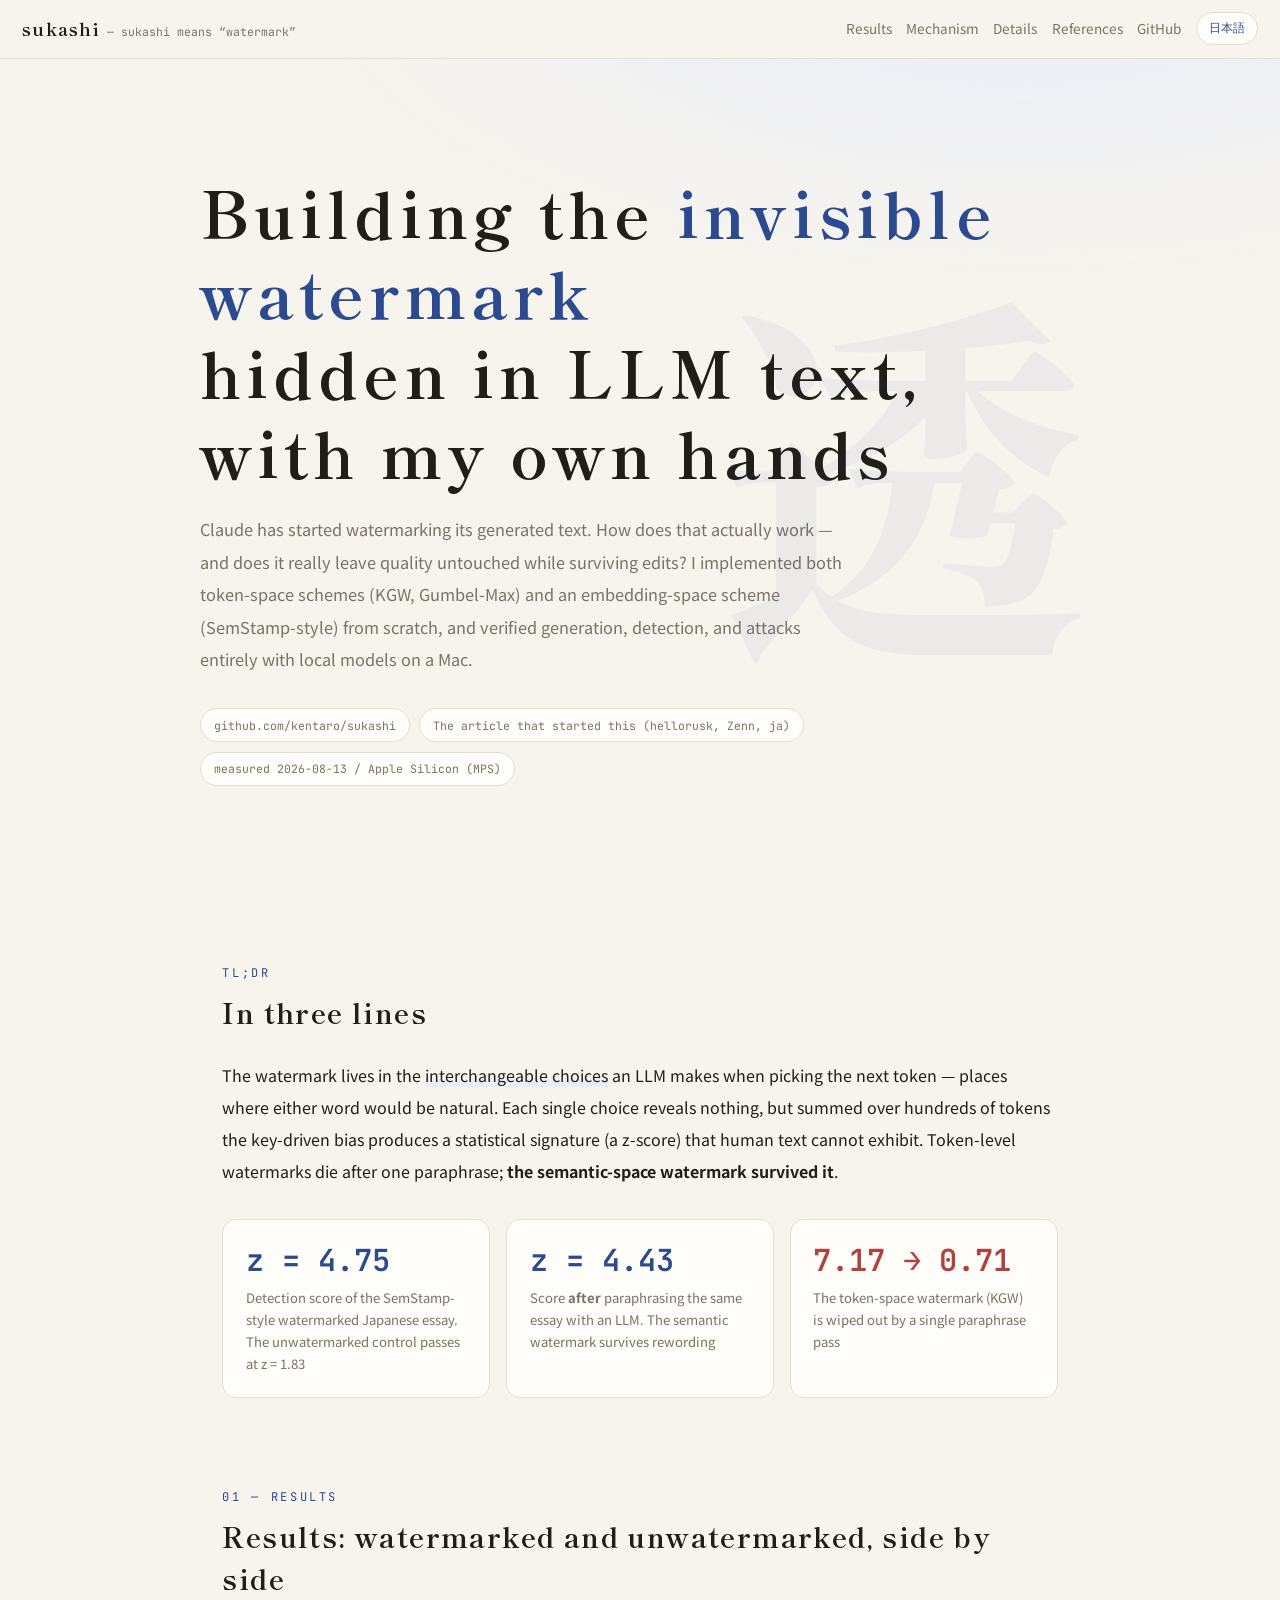
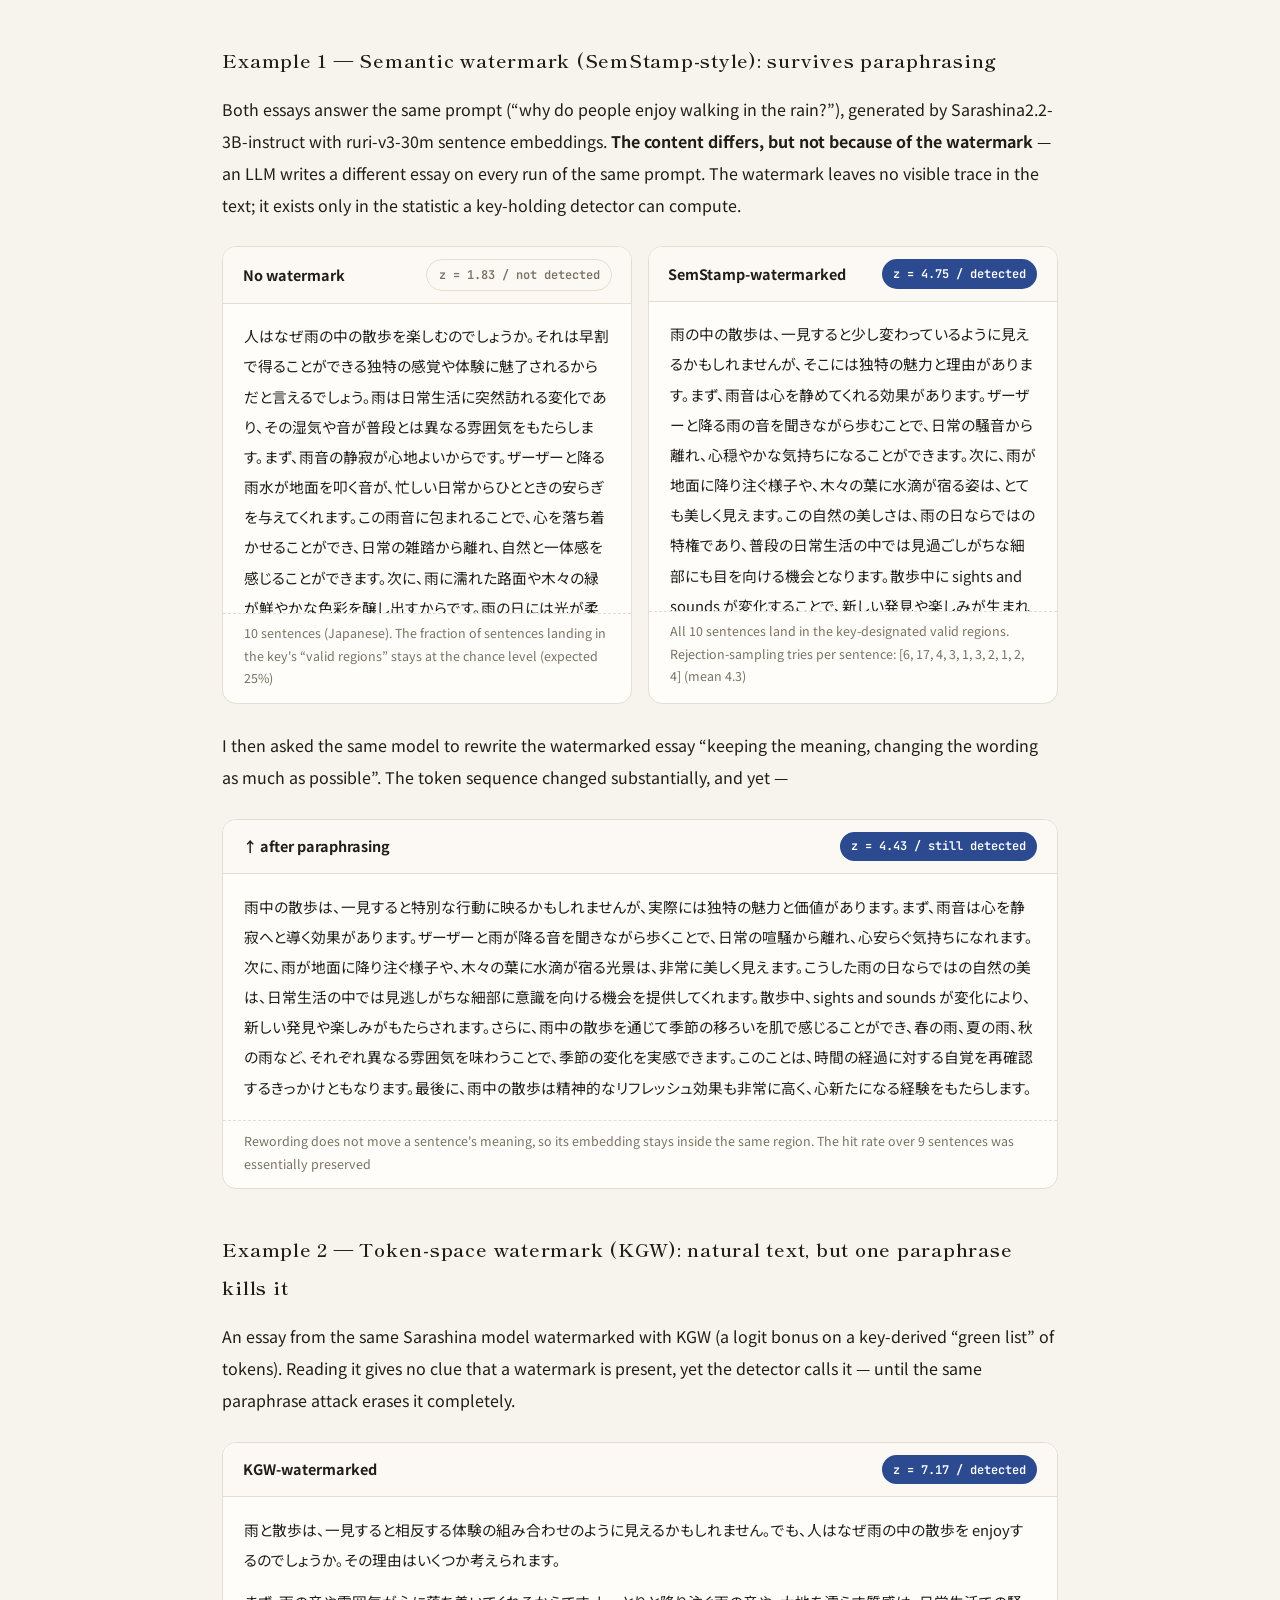
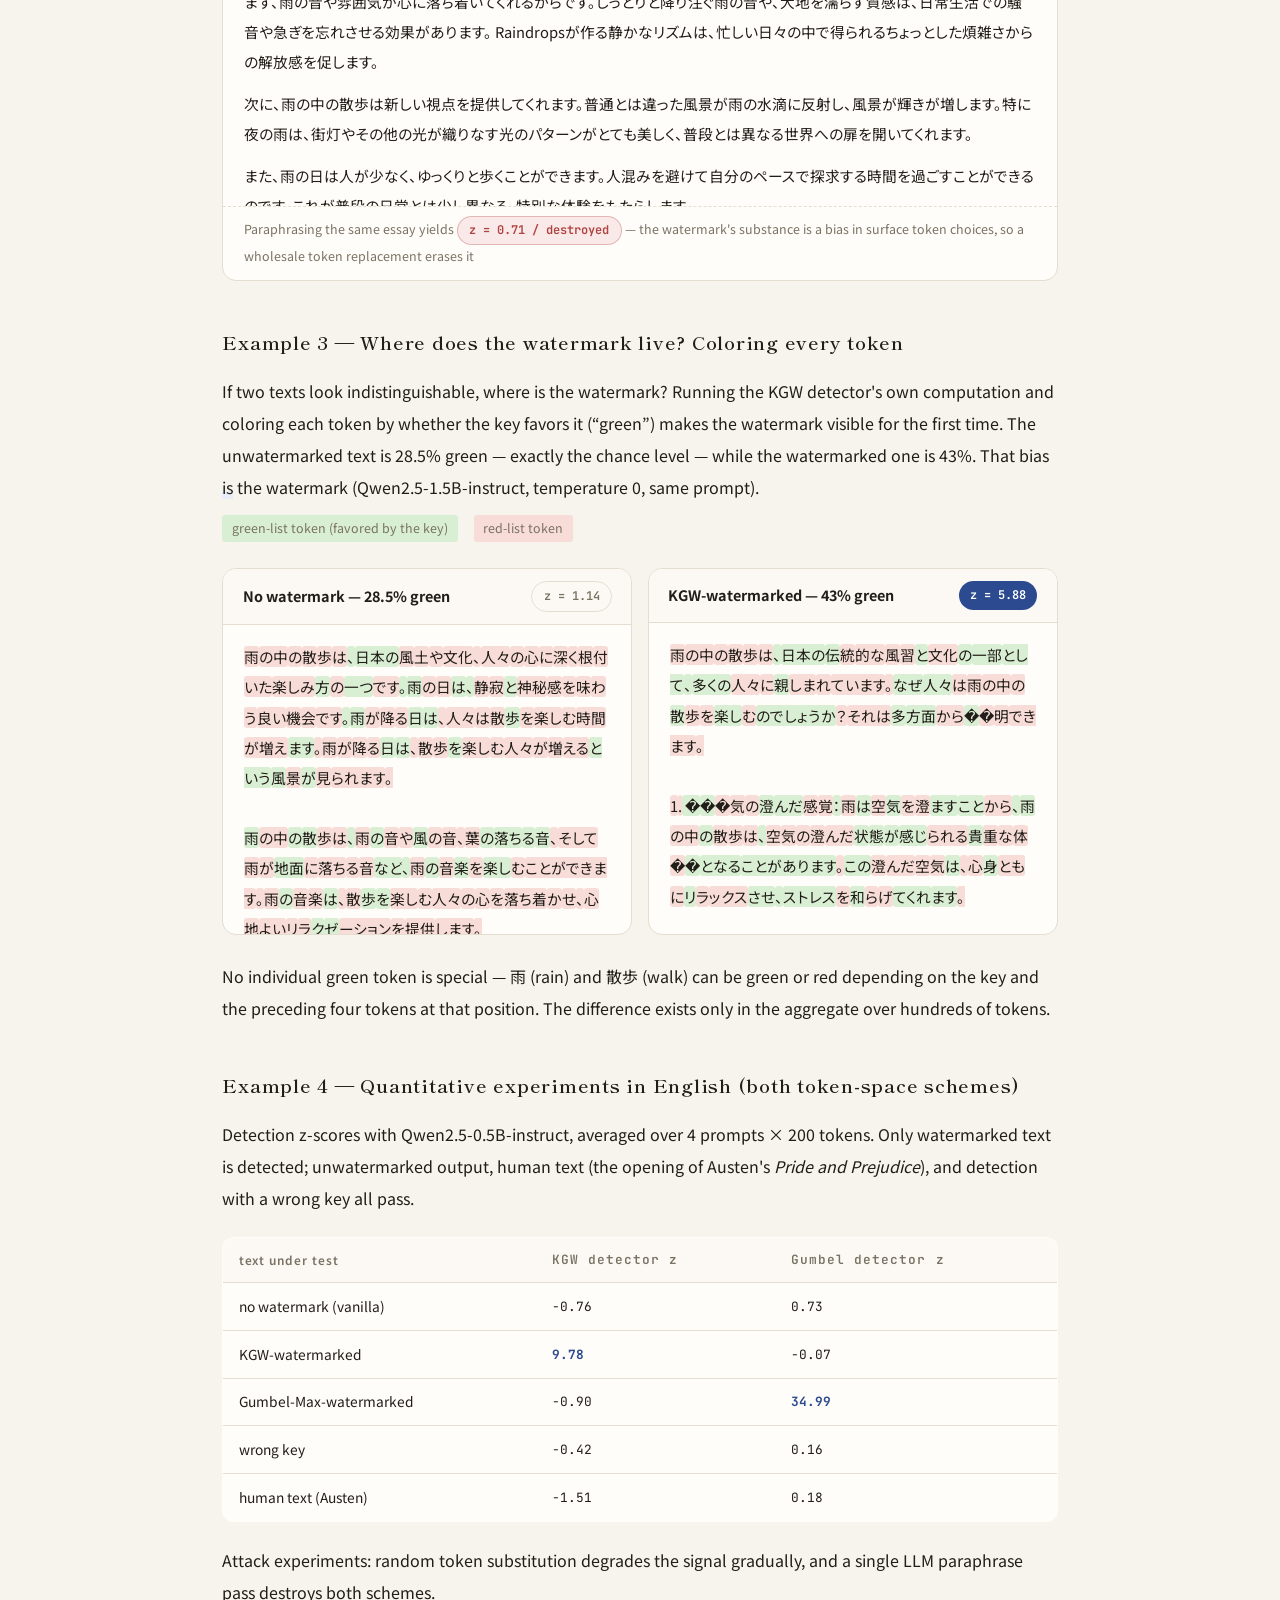
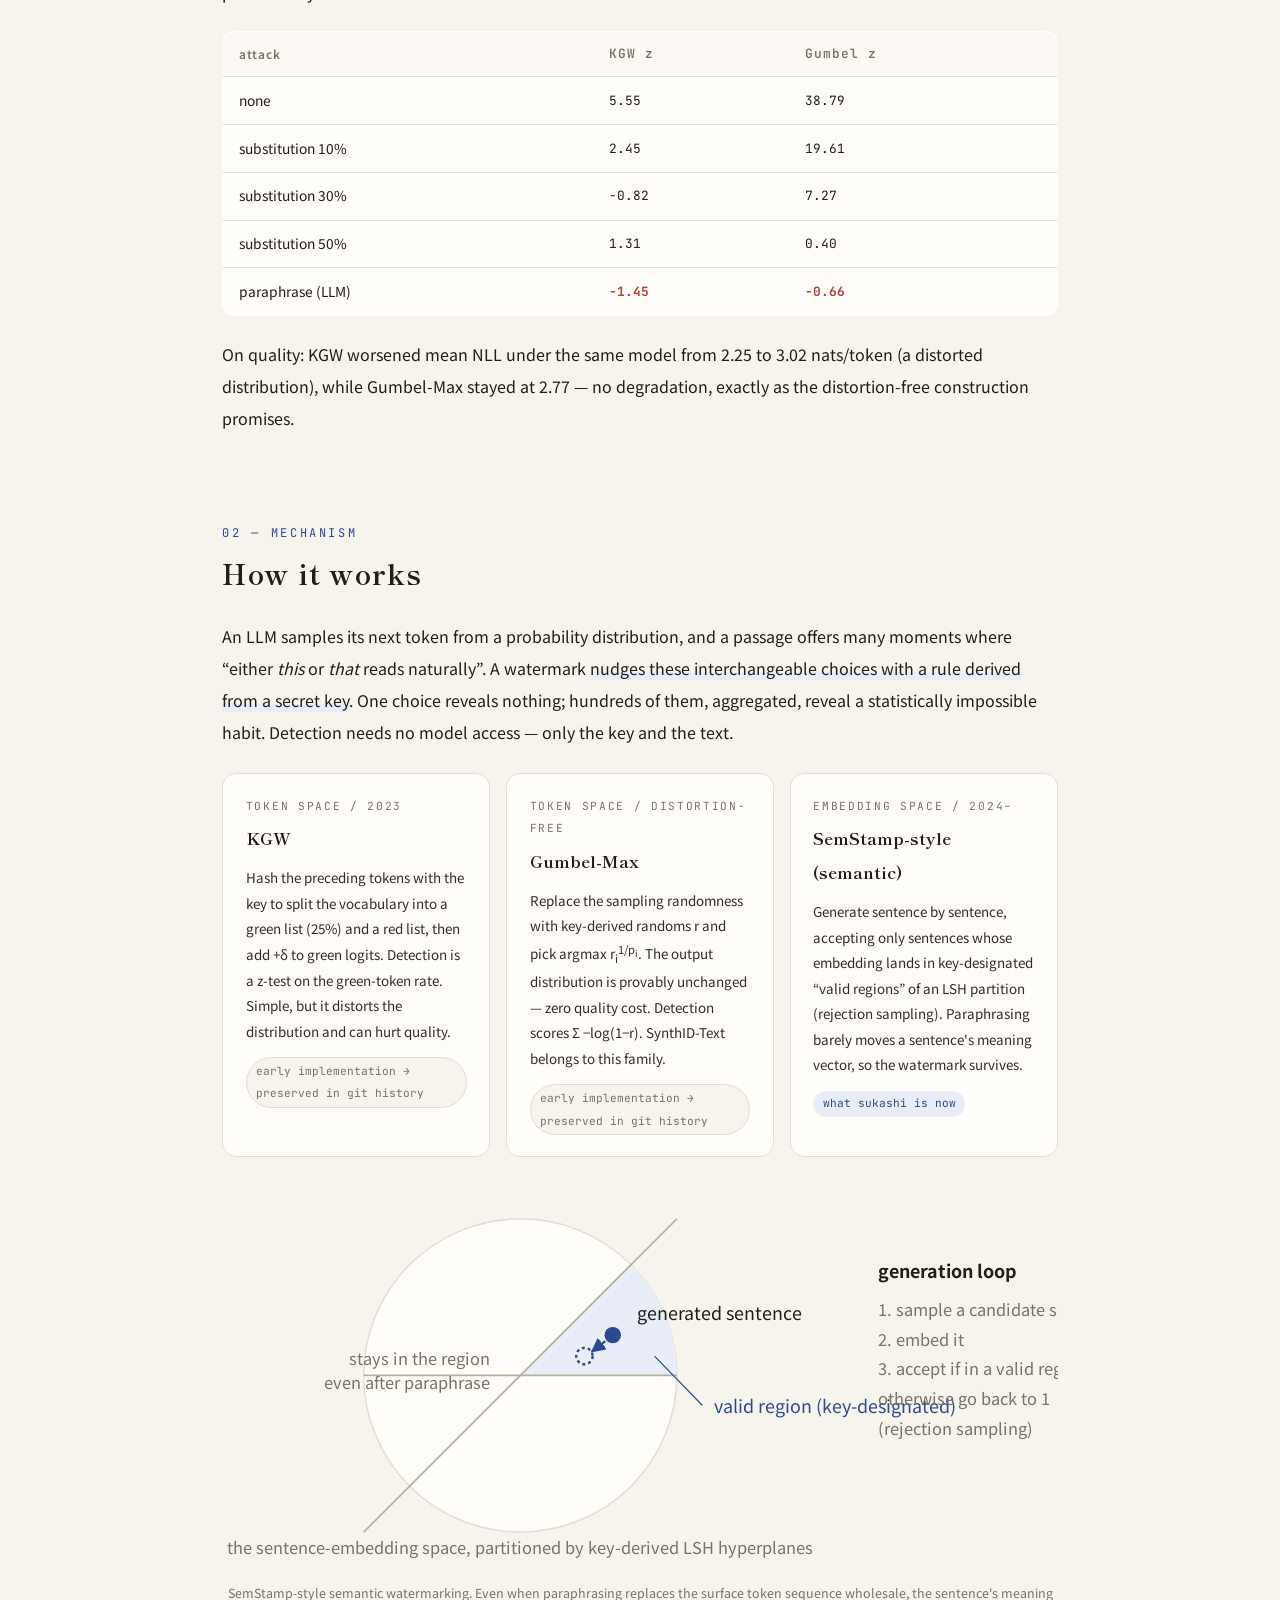
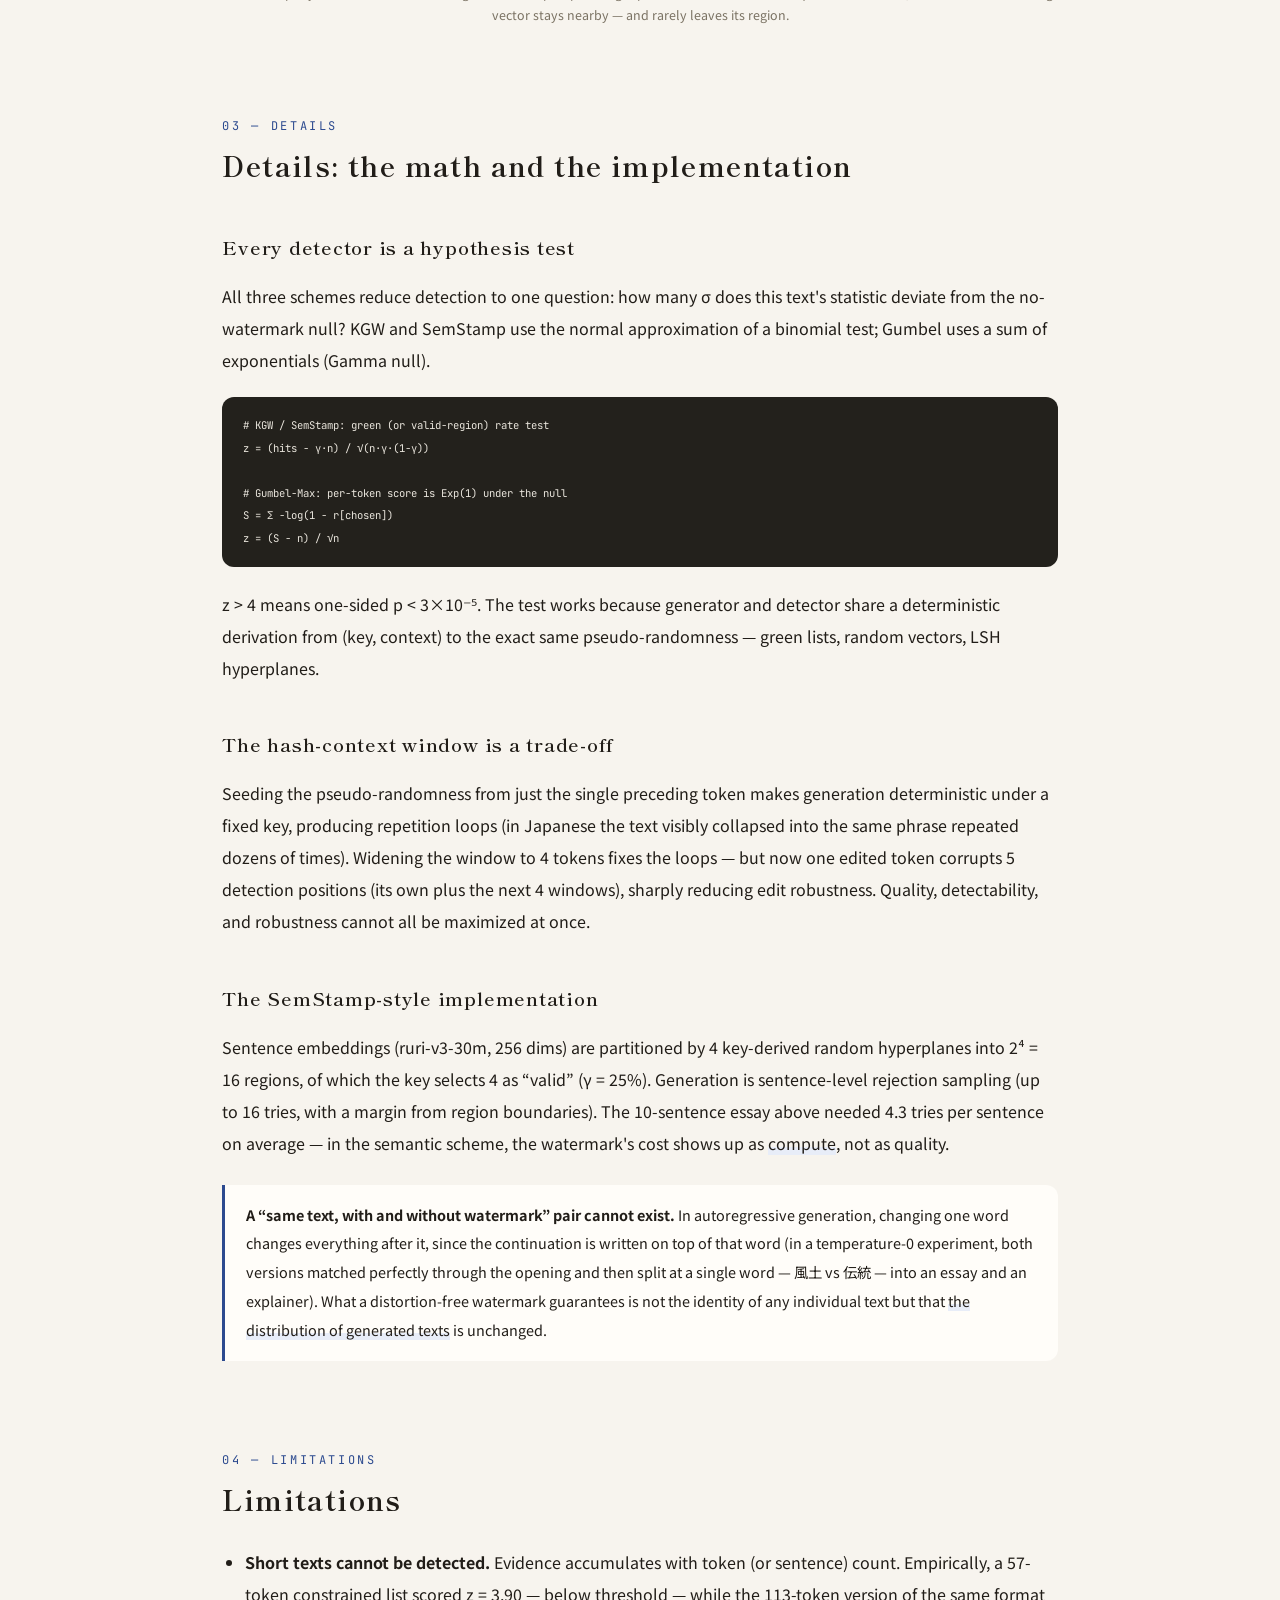
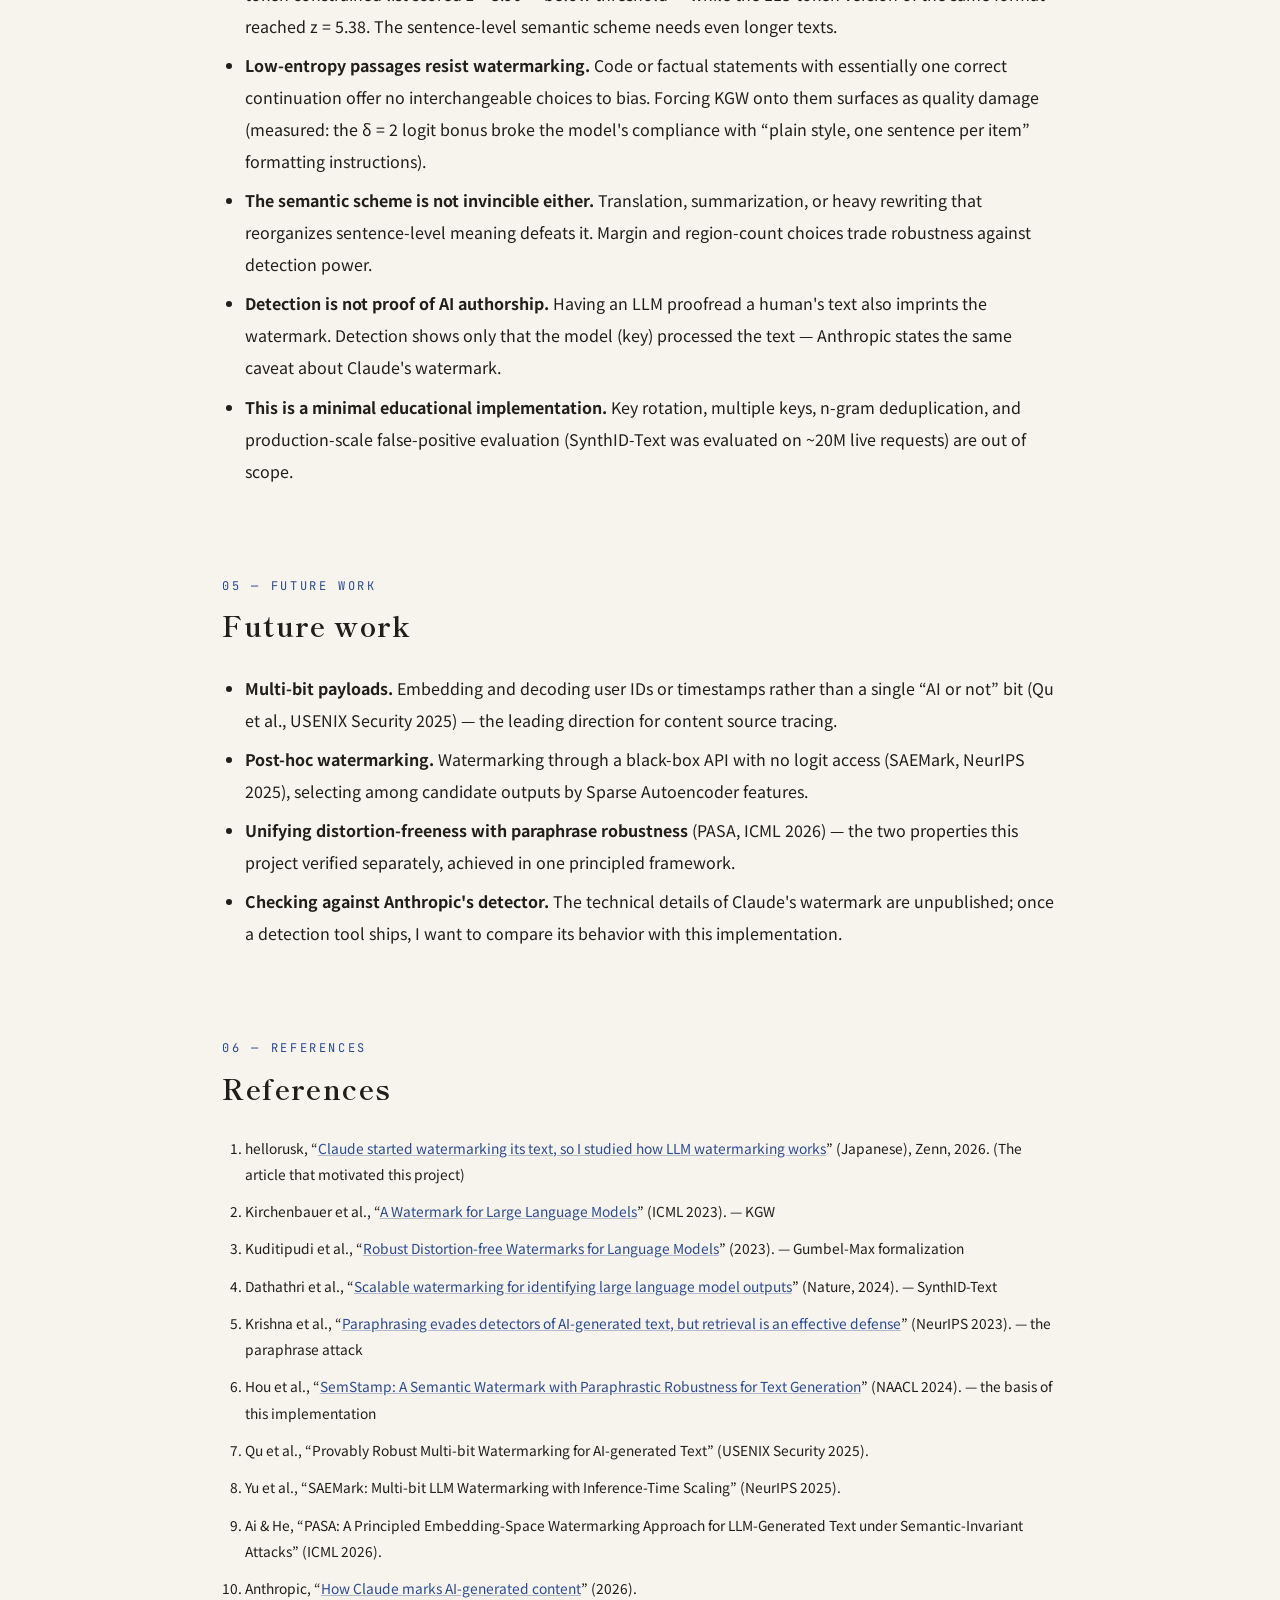
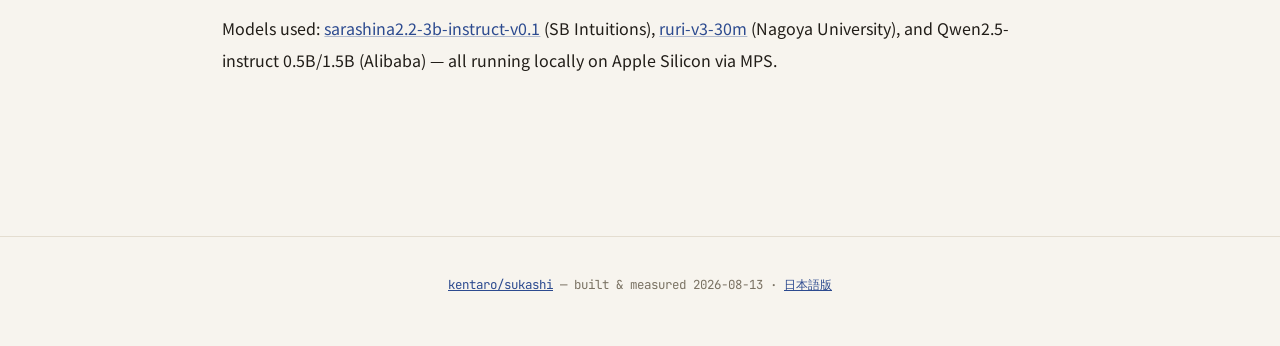
==== docs/en/index.html @ 8abce8b2 "Add bilingual GitHub Pages site with results, mechanism, and references" ====
<!doctype html>
<html lang="en">
<head>
<meta charset="utf-8">
<meta name="viewport" content="width=device-width, initial-scale=1">
<title>sukashi — Building LLM text watermarking from scratch</title>
<meta name="description" content="From-scratch implementations of LLM text watermarking (KGW, Gumbel-Max, and SemStamp-style semantic watermarking), verified end to end with local models: generation, detection, attacks, and paraphrase robustness">
<link rel="icon" href="data:image/svg+xml,<svg xmlns='http://www.w3.org/2000/svg' viewBox='0 0 100 100'><text y='.9em' font-size='90'>💠</text></svg>">
<link rel="preconnect" href="https://fonts.googleapis.com">
<link rel="preconnect" href="https://fonts.gstatic.com" crossorigin>
<link href="https://fonts.googleapis.com/css2?family=Shippori+Mincho:wght@500;600;700&family=Noto+Sans+JP:wght@400;500;700&family=JetBrains+Mono:wght@400;600&display=swap" rel="stylesheet">
<link rel="stylesheet" href="../assets/style.css">
</head>
<body>

<nav>
  <a class="brand" href="#">sukashi<small>— sukashi means “watermark”</small></a>
  <div class="links">
    <a href="#results">Results</a>
    <a href="#how">Mechanism</a>
    <a href="#details">Details</a>
    <a href="#refs">References</a>
    <a href="https://github.com/kentaro/sukashi">GitHub</a>
    <a class="lang" href="../">日本語</a>
  </div>
</nav>

<header class="hero">
  <div class="hero-inner">
    <div class="glyph">透</div>
    <h1>Building the <span class="accent">invisible watermark</span><br>hidden in LLM text,<br>with my own hands</h1>
    <p class="tagline">Claude has started watermarking its generated text. How does that actually work — and does it really leave quality untouched while surviving edits? I implemented both token-space schemes (KGW, Gumbel-Max) and an embedding-space scheme (SemStamp-style) from scratch, and verified generation, detection, and attacks entirely with local models on a Mac.</p>
    <div class="meta">
      <a class="chip" href="https://github.com/kentaro/sukashi">github.com/kentaro/sukashi</a>
      <a class="chip" href="https://zenn.dev/hellorusk/articles/3328866ca9e922">The article that started this (hellorusk, Zenn, ja)</a>
      <span class="chip">measured 2026-08-13 / Apple Silicon (MPS)</span>
    </div>
  </div>
</header>

<main>

<section id="tldr">
  <span class="sec-label">TL;DR</span>
  <h2>In three lines</h2>
  <p>The watermark lives in the <em>interchangeable choices</em> an LLM makes when picking the next token — places where either word would be natural. Each single choice reveals nothing, but summed over hundreds of tokens the key-driven bias produces a statistical signature (a z-score) that human text cannot exhibit. Token-level watermarks die after one paraphrase; <strong>the semantic-space watermark survived it</strong>.</p>
  <div class="stats">
    <div class="stat"><div class="num">z = 4.75</div><div class="desc">Detection score of the SemStamp-style watermarked Japanese essay. The unwatermarked control passes at z = 1.83</div></div>
    <div class="stat"><div class="num">z = 4.43</div><div class="desc">Score <strong>after</strong> paraphrasing the same essay with an LLM. The semantic watermark survives rewording</div></div>
    <div class="stat"><div class="num dead">7.17 → 0.71</div><div class="desc">The token-space watermark (KGW) is wiped out by a single paraphrase pass</div></div>
  </div>
</section>

<section id="results">
  <span class="sec-label">01 — Results</span>
  <h2>Results: watermarked and unwatermarked, side by side</h2>

  <h3>Example 1 — Semantic watermark (SemStamp-style): survives paraphrasing</h3>
  <p>Both essays answer the same prompt (“why do people enjoy walking in the rain?”), generated by Sarashina2.2-3B-instruct with ruri-v3-30m sentence embeddings. <strong>The content differs, but not because of the watermark</strong> — an LLM writes a different essay on every run of the same prompt. The watermark leaves no visible trace in the text; it exists only in the statistic a key-holding detector can compute.</p>

  <div class="pair-wrap"><div class="pair">
    <div class="sample">
      <div class="head"><span class="t">No watermark</span><span class="z miss">z = 1.83 / not detected</span></div>
      <div class="body"><p>人はなぜ雨の中の散歩を楽しむのでしょうか。それは早割で得ることができる独特の感覚や体験に魅了されるからだと言えるでしょう。雨は日常生活に突然訪れる変化であり、その湿気や音が普段とは異なる雰囲気をもたらします。まず、雨音の静寂が心地よいからです。ザーザーと降る雨水が地面を叩く音が、忙しい日常からひとときの安らぎを与えてくれます。この雨音に包まれることで、心を落ち着かせることができ、日常の雑踏から離れ、自然と一体感を感じることができます。次に、雨に濡れた路面や木々の緑が鮮やかな色彩を醸し出すからです。雨の日には光が柔らかく散乱し、世界がより幻想的に見えるのです。特に、濡れた葉っぱや地面に反射する太陽光が描く光の帯は、見る者に不思議な美しさを感じさせます。こうした視覚的な楽しさが、雨の中の散歩をより魅力的なものにします。</p></div>
      <div class="note">10 sentences (Japanese). The fraction of sentences landing in the key's “valid regions” stays at the chance level (expected 25%)</div>
    </div>
    <div class="sample">
      <div class="head"><span class="t">SemStamp-watermarked</span><span class="z hit">z = 4.75 / detected</span></div>
      <div class="body"><p>雨の中の散歩は、一見すると少し変わっているように見えるかもしれませんが、そこには独特の魅力と理由があります。まず、雨音は心を静めてくれる効果があります。ザーザーと降る雨の音を聞きながら歩むことで、日常の騒音から離れ、心穏やかな気持ちになることができます。次に、雨が地面に降り注ぐ様子や、木々の葉に水滴が宿る姿は、とても美しく見えます。この自然の美しさは、雨の日ならではの特権であり、普段の日常生活の中では見過ごしがちな細部にも目を向ける機会となります。散歩中に sights and sounds が変化することで、新しい発見や楽しみが生まれます。さらに、雨中の散歩は季節の移り変わりを肌で感じることができます。春の雨、夏の雨、秋の雨、それぞれ異なる雰囲気があり、それを感じるたびに季節の変化を実感することができます。このことは、時間の流れに対する意識を改めて見直すきっかけにもなります。また、雨中の散歩は精神的なリフレッシュ効果も抜群です。</p></div>
      <div class="note">All 10 sentences land in the key-designated valid regions. Rejection-sampling tries per sentence: [6, 17, 4, 3, 1, 3, 2, 1, 2, 4] (mean 4.3)</div>
    </div>
  </div></div>

  <p>I then asked the same model to rewrite the watermarked essay “keeping the meaning, changing the wording as much as possible”. The token sequence changed substantially, and yet —</p>

  <div class="sample">
    <div class="head"><span class="t">↑ after paraphrasing</span><span class="z hit">z = 4.43 / still detected</span></div>
    <div class="body"><p>雨中の散歩は、一見すると特別な行動に映るかもしれませんが、実際には独特の魅力と価値があります。まず、雨音は心を静寂へと導く効果があります。ザーザーと雨が降る音を聞きながら歩くことで、日常の喧騒から離れ、心安らぐ気持ちになれます。次に、雨が地面に降り注ぐ様子や、木々の葉に水滴が宿る光景は、非常に美しく見えます。こうした雨の日ならではの自然の美は、日常生活の中では見逃しがちな細部に意識を向ける機会を提供してくれます。散歩中、sights and sounds が変化により、新しい発見や楽しみがもたらされます。さらに、雨中の散歩を通じて季節の移ろいを肌で感じることができ、春の雨、夏の雨、秋の雨など、それぞれ異なる雰囲気を味わうことで、季節の変化を実感できます。このことは、時間の経過に対する自覚を再確認するきっかけともなります。最後に、雨中の散歩は精神的なリフレッシュ効果も非常に高く、心新たになる経験をもたらします。</p></div>
    <div class="note">Rewording does not move a sentence's meaning, so its embedding stays inside the same region. The hit rate over 9 sentences was essentially preserved</div>
  </div>

  <h3>Example 2 — Token-space watermark (KGW): natural text, but one paraphrase kills it</h3>
  <p>An essay from the same Sarashina model watermarked with KGW (a logit bonus on a key-derived “green list” of tokens). Reading it gives no clue that a watermark is present, yet the detector calls it — until the same paraphrase attack erases it completely.</p>

  <div class="sample">
    <div class="head"><span class="t">KGW-watermarked</span><span class="z hit">z = 7.17 / detected</span></div>
    <div class="body">
      <p>雨と散歩は、一見すると相反する体験の組み合わせのように見えるかもしれません。でも、人はなぜ雨の中の散歩を enjoyするのでしょうか。その理由はいくつか考えられます。</p>
      <p>まず、雨の音や雰囲気が心に落ち着いてくれるからです。しっとりと降り注ぐ雨の音や、大地を濡らす質感は、日常生活での騒音や急ぎを忘れさせる効果があります。 Raindropsが作る静かなリズムは、忙しい日々の中で得られるちょっとした煩雑さからの解放感を促します。</p>
      <p>次に、雨の中の散歩は新しい視点を提供してくれます。普通とは違った風景が雨の水滴に反射し、風景が輝きが増します。特に夜の雨は、街灯やその他の光が織りなす光のパターンがとても美しく、普段とは異なる世界への扉を開いてくれます。</p>
      <p>また、雨の日は人が少なく、ゆっくりと歩くことができます。人混みを避けて自分のペースで探求する時間を過ごすことができるのです。これが普段の日常とは少し異なる、特別な体験をもたらします。</p>
      <p>最後に、雨の中の散歩は自己発見の場ともなり得ます。静かに自分を省みる時間を持つことで、普段見逃しがちな感情や思考を整理することができます。雨に濡れることによる肌感覚も、新たなインスピレーションを引き出すきっかけとなります。</p>
    </div>
    <div class="note">Paraphrasing the same essay yields <span class="z dead">z = 0.71 / destroyed</span> — the watermark's substance is a bias in surface token choices, so a wholesale token replacement erases it</div>
  </div>

  <h3>Example 3 — Where does the watermark live? Coloring every token</h3>
  <p>If two texts look indistinguishable, where is the watermark? Running the KGW detector's own computation and coloring each token by whether the key favors it (“green”) makes the watermark visible for the first time. The unwatermarked text is 28.5% green — exactly the chance level — while the watermarked one is 43%. That bias <em>is</em> the watermark (Qwen2.5-1.5B-instruct, temperature 0, same prompt).</p>
  <div class="legend"><span class="g">green-list token (favored by the key)</span><span class="r">red-list token</span></div>
  <div class="pair-wrap"><div class="pair">
    <div class="sample">
      <div class="head"><span class="t">No watermark — 28.5% green</span><span class="z miss">z = 1.14</span></div>
      <div class="body tokens"><span class="r">雨</span><span class="r">の中</span><span class="r">の</span><span class="r">散</span><span class="r">歩</span><span class="r">は</span><span class="g">、</span><span class="g">日本の</span><span class="r">風</span><span class="r">土</span><span class="r">や</span><span class="r">文化</span><span class="r">、</span><span class="r">人々</span><span class="r">の</span><span class="r">心</span><span class="r">に</span><span class="r">深</span><span class="r">く</span><span class="r">根</span><span class="r">付</span><span class="r">いた</span><span class="r">楽しみ</span><span class="g">方</span><span class="r">の</span><span class="g">一つ</span><span class="r">です</span><span class="g">。</span><span class="g">雨</span><span class="r">の</span><span class="r">日</span><span class="g">は</span><span class="g">、</span><span class="r">静</span><span class="r">寂</span><span class="g">と</span><span class="r">神秘</span><span class="r">感</span><span class="r">を</span><span class="r">味</span><span class="r">わ</span><span class="r">う</span><span class="r">良い</span><span class="r">機</span><span class="r">会</span><span class="r">です</span><span class="g">。</span><span class="g">雨</span><span class="r">が</span><span class="r">降</span><span class="r">る</span><span class="g">日</span><span class="g">は</span><span class="r">、</span><span class="r">人々</span><span class="r">は</span><span class="r">散</span><span class="g">歩</span><span class="r">を</span><span class="r">楽し</span><span class="r">む</span><span class="r">時間</span><span class="r">が増え</span><span class="g">ます</span><span class="r">。</span><span class="r">雨</span><span class="r">が</span><span class="r">降</span><span class="r">る</span><span class="g">日</span><span class="g">は</span><span class="r">、</span><span class="r">散</span><span class="r">歩</span><span class="g">を</span><span class="r">楽し</span><span class="r">む</span><span class="r">人々</span><span class="r">が</span><span class="r">増</span><span class="r">える</span><span class="g">という</span><span class="g">風</span><span class="r">景</span><span class="g">が</span><span class="r">見</span><span class="r">られます</span><span class="r">。<br><br></span><span class="g">雨</span><span class="r">の中</span><span class="g">の</span><span class="g">散</span><span class="r">歩</span><span class="r">は</span><span class="g">、</span><span class="r">雨</span><span class="g">の</span><span class="r">音</span><span class="r">や</span><span class="g">風</span><span class="r">の</span><span class="r">音</span><span class="r">、</span><span class="r">葉</span><span class="g">の</span><span class="g">落ち</span><span class="g">る</span><span class="g">音</span><span class="r">、</span><span class="r">そして</span><span class="r">雨</span><span class="r">が</span><span class="g">地面</span><span class="r">に</span><span class="r">落ち</span><span class="r">る</span><span class="r">音</span><span class="g">など</span><span class="g">、</span><span class="r">雨</span><span class="g">の</span><span class="r">音</span><span class="g">楽</span><span class="r">を</span><span class="g">楽し</span><span class="r">む</span><span class="r">ことができます</span><span class="r">。</span><span class="r">雨</span><span class="g">の</span><span class="r">音</span><span class="r">楽</span><span class="g">は</span><span class="r">、</span><span class="r">散</span><span class="g">歩</span><span class="g">を</span><span class="r">楽し</span><span class="r">む</span><span class="r">人々</span><span class="r">の</span><span class="r">心</span><span class="r">を</span><span class="r">落ち着</span><span class="r">か</span><span class="r">せ</span><span class="r">、</span><span class="r">心</span><span class="r">地</span><span class="r">よい</span><span class="r">リ</span><span class="r">ラ</span><span class="g">ク</span><span class="g">ゼ</span><span class="r">ーション</span><span class="r">を</span><span class="r">提供</span><span class="r">します</span><span class="r">。<br><br></span><span class="g">また</span><span class="r">、</span><span class="r">雨</span><span class="r">の中</span><span class="g">の</span><span class="r">散</span><span class="r">歩</span><span class="r">は</span><span class="g">、</span><span class="r">雨</span><span class="g">の</span><span class="r">色</span><span class="g">や</span><span class="g">雨</span><span class="g">の</span><span class="g">風</span><span class="r">景</span><span class="r">を</span><span class="g">楽し</span><span class="r">む</span><span class="g">ことができます</span><span class="r">。</span><span class="r">雨</span><span class="g">の</span><span class="r">色</span><span class="r">は</span><span class="r">、</span><span class="r">青</span><span class="r">や</span><span class="r">紫</span><span class="r">、</span><span class="r">赤</span><span class="g">など</span><span class="r">、</span><span class="g">様々な</span><span class="r">色</span><span class="r">を</span><span class="r">楽し</span><span class="g">む</span><span class="r">ことができます</span><span class="r">。</span></div>
    </div>
    <div class="sample">
      <div class="head"><span class="t">KGW-watermarked — 43% green</span><span class="z hit">z = 5.88</span></div>
      <div class="body tokens"><span class="r">雨</span><span class="r">の中</span><span class="r">の</span><span class="r">散</span><span class="r">歩</span><span class="r">は</span><span class="g">、</span><span class="g">日本の</span><span class="g">伝</span><span class="r">統</span><span class="r">的な</span><span class="r">風</span><span class="r">習</span><span class="g">と</span><span class="r">文化</span><span class="g">の</span><span class="g">一部</span><span class="g">として</span><span class="g">、</span><span class="g">多くの</span><span class="r">人々</span><span class="r">に</span><span class="g">親</span><span class="r">しま</span><span class="r">れ</span><span class="r">ています</span><span class="r">。</span><span class="g">なぜ</span><span class="g">人々</span><span class="r">は</span><span class="r">雨</span><span class="r">の中</span><span class="r">の</span><span class="g">散</span><span class="r">歩</span><span class="r">を</span><span class="g">楽し</span><span class="r">む</span><span class="g">のでしょうか</span><span class="r">？</span><span class="r">それは</span><span class="g">多</span><span class="g">方面</span><span class="r">から</span><span class="g">�</span><span class="r">�</span><span class="r">明</span><span class="r">できます</span><span class="r">。<br><br></span><span class="r">1</span><span class="r">.</span><span class="g"> �</span><span class="g">�</span><span class="r">�</span><span class="r">気</span><span class="r">の</span><span class="g">澄</span><span class="g">んだ</span><span class="r">感</span><span class="r">覚</span><span class="g">：</span><span class="r">雨</span><span class="g">は</span><span class="r">空</span><span class="g">気</span><span class="r">を</span><span class="r">澄</span><span class="g">ます</span><span class="g">こと</span><span class="r">から</span><span class="g">、</span><span class="g">雨</span><span class="r">の中</span><span class="g">の</span><span class="r">散</span><span class="r">歩</span><span class="r">は</span><span class="g">、</span><span class="r">空</span><span class="r">気</span><span class="r">の</span><span class="r">澄</span><span class="r">んだ</span><span class="g">状</span><span class="g">態</span><span class="g">が</span><span class="g">感じ</span><span class="r">られる</span><span class="g">貴</span><span class="r">重</span><span class="r">な</span><span class="r">体</span><span class="r">�</span><span class="g">�</span><span class="g">となる</span><span class="g">ことがあります</span><span class="r">。</span><span class="g">この</span><span class="r">澄</span><span class="r">んだ</span><span class="r">空</span><span class="r">気</span><span class="g">は</span><span class="r">、</span><span class="r">心</span><span class="g">身</span><span class="r">とも</span><span class="r">に</span><span class="g">リ</span><span class="r">ラ</span><span class="r">ックス</span><span class="g">させ</span><span class="g">、</span><span class="g">ストレス</span><span class="r">を</span><span class="g">和</span><span class="r">ら</span><span class="r">げ</span><span class="g">てくれ</span><span class="g">ます</span><span class="r">。<br><br></span><span class="g">2</span><span class="g">.</span><span class="g"> </span><span class="r">人</span><span class="r">間</span><span class="r">の</span><span class="g">心理</span><span class="g">的な</span><span class="r">反</span><span class="g">�</span><span class="r">�</span><span class="r">：</span><span class="g">雨</span><span class="r">の中</span><span class="r">の</span><span class="g">散</span><span class="r">歩</span><span class="r">は</span><span class="g">、</span><span class="g">人々</span><span class="g">が</span><span class="g">自然</span><span class="g">の</span><span class="g">力を</span><span class="r">体</span><span class="r">�</span><span class="r">�</span><span class="g">する</span><span class="r">機</span><span class="r">会</span><span class="g">となる</span><span class="g">ため</span><span class="r">、</span><span class="g">心理</span><span class="g">的な</span><span class="r">反</span><span class="g">�</span><span class="r">�</span><span class="g">にも</span><span class="g">影響</span><span class="g">を</span><span class="r">及</span><span class="r">ぼ</span><span class="r">します</span><span class="r">。</span><span class="r">雨</span><span class="g">が</span><span class="r">降</span><span class="g">った</span><span class="g">とき</span><span class="r">、</span><span class="r">人々</span><span class="r">は</span><span class="g">心</span><span class="r">地</span><span class="g">よく</span><span class="r">、</span><span class="g">�</span><span class="r">�</span><span class="g">や</span><span class="r">か</span><span class="g">になる</span><span class="g">ことができます</span><span class="g">。<br><br></span><span class="r">3</span><span class="g">.</span><span class="g"> �</span><span class="r">�</span><span class="r">�</span><span class="r">光</span><span class="r">の</span><span class="g">目的</span><span class="r">：</span><span class="r">雨</span><span class="r">の中</span><span class="r">の</span><span class="g">散</span><span class="r">歩</span><span class="r">は</span></div>
    </div>
  </div></div>
  <p>No individual green token is special — 雨 (rain) and 散歩 (walk) can be green or red depending on the key and the preceding four tokens at that position. The difference exists only in the aggregate over hundreds of tokens.</p>

  <h3>Example 4 — Quantitative experiments in English (both token-space schemes)</h3>
  <p>Detection z-scores with Qwen2.5-0.5B-instruct, averaged over 4 prompts × 200 tokens. Only watermarked text is detected; unwatermarked output, human text (the opening of Austen's <i>Pride and Prejudice</i>), and detection with a wrong key all pass.</p>
  <div class="tbl-wrap"><table>
    <tr><th>text under test</th><th class="mono">KGW detector z</th><th class="mono">Gumbel detector z</th></tr>
    <tr><td>no watermark (vanilla)</td><td class="mono">-0.76</td><td class="mono">0.73</td></tr>
    <tr><td>KGW-watermarked</td><td class="mono"><span class="hi">9.78</span></td><td class="mono">-0.07</td></tr>
    <tr><td>Gumbel-Max-watermarked</td><td class="mono">-0.90</td><td class="mono"><span class="hi">34.99</span></td></tr>
    <tr><td>wrong key</td><td class="mono">-0.42</td><td class="mono">0.16</td></tr>
    <tr><td>human text (Austen)</td><td class="mono">-1.51</td><td class="mono">0.18</td></tr>
  </table></div>
  <p>Attack experiments: random token substitution degrades the signal gradually, and a single LLM paraphrase pass destroys both schemes.</p>
  <div class="tbl-wrap"><table>
    <tr><th>attack</th><th class="mono">KGW z</th><th class="mono">Gumbel z</th></tr>
    <tr><td>none</td><td class="mono">5.55</td><td class="mono">38.79</td></tr>
    <tr><td>substitution 10%</td><td class="mono">2.45</td><td class="mono">19.61</td></tr>
    <tr><td>substitution 30%</td><td class="mono">-0.82</td><td class="mono">7.27</td></tr>
    <tr><td>substitution 50%</td><td class="mono">1.31</td><td class="mono">0.40</td></tr>
    <tr><td>paraphrase (LLM)</td><td class="mono"><span class="lo">-1.45</span></td><td class="mono"><span class="lo">-0.66</span></td></tr>
  </table></div>
  <p>On quality: KGW worsened mean NLL under the same model from 2.25 to 3.02 nats/token (a distorted distribution), while Gumbel-Max stayed at 2.77 — no degradation, exactly as the distortion-free construction promises.</p>
</section>

<section id="how">
  <span class="sec-label">02 — Mechanism</span>
  <h2>How it works</h2>
  <p>An LLM samples its next token from a probability distribution, and a passage offers many moments where “either <i>this</i> or <i>that</i> reads naturally”. A watermark <em>nudges these interchangeable choices with a rule derived from a secret key</em>. One choice reveals nothing; hundreds of them, aggregated, reveal a statistically impossible habit. Detection needs no model access — only the key and the text.</p>

  <div class="schemes">
    <div class="scheme">
      <div class="k">TOKEN SPACE / 2023</div>
      <h4>KGW</h4>
      <p>Hash the preceding tokens with the key to split the vocabulary into a green list (25%) and a red list, then add +δ to green logits. Detection is a z-test on the green-token rate. Simple, but it distorts the distribution and can hurt quality.</p>
      <span class="tag hist">early implementation → preserved in git history</span>
    </div>
    <div class="scheme">
      <div class="k">TOKEN SPACE / DISTORTION-FREE</div>
      <h4>Gumbel-Max</h4>
      <p>Replace the sampling randomness with key-derived randoms r and pick argmax r<sub>i</sub><sup>1/p<sub>i</sub></sup>. The output distribution is provably unchanged — zero quality cost. Detection scores Σ −log(1−r). SynthID-Text belongs to this family.</p>
      <span class="tag hist">early implementation → preserved in git history</span>
    </div>
    <div class="scheme">
      <div class="k">EMBEDDING SPACE / 2024–</div>
      <h4>SemStamp-style (semantic)</h4>
      <p>Generate sentence by sentence, accepting only sentences whose embedding lands in key-designated “valid regions” of an LSH partition (rejection sampling). Paraphrasing barely moves a sentence's meaning vector, so the watermark survives.</p>
      <span class="tag alive">what sukashi is now</span>
    </div>
  </div>

  <figure class="diagram">
    <svg viewBox="0 0 560 250" xmlns="http://www.w3.org/2000/svg" font-family="'Noto Sans JP',sans-serif">
      <defs>
        <marker id="arr" viewBox="0 0 10 10" refX="9" refY="5" markerWidth="7" markerHeight="7" orient="auto-start-reverse">
          <path d="M 0 0 L 10 5 L 0 10 z" fill="#2c4a8f"/>
        </marker>
      </defs>
      <circle cx="200" cy="125" r="105" fill="#fffdf9" stroke="#e4ddd0"/>
      <path d="M 200 125 L 274 50 A 105 105 0 0 1 305 125 Z" fill="#e8edf8"/>
      <line x1="95" y1="230" x2="305" y2="20" stroke="#b9b0a0" stroke-width="1.2"/>
      <line x1="95" y1="125" x2="305" y2="125" stroke="#b9b0a0" stroke-width="1.2"/>
      <circle cx="262" cy="98" r="5.5" fill="#2c4a8f"/>
      <circle cx="243" cy="112" r="5.5" fill="none" stroke="#2c4a8f" stroke-width="1.6" stroke-dasharray="2 2"/>
      <line x1="257" y1="102" x2="248" y2="109" stroke="#2c4a8f" stroke-width="1.4" marker-end="url(#arr)"/>
      <text x="278" y="88" font-size="12" fill="#211d18">generated sentence</text>
      <text x="180" y="118" font-size="11" fill="#7a7263" text-anchor="end">stays in the region</text>
      <text x="180" y="134" font-size="11" fill="#7a7263" text-anchor="end">even after paraphrase</text>
      <text x="330" y="150" font-size="12" fill="#2c4a8f">valid region (key-designated)</text>
      <line x1="322" y1="145" x2="290" y2="112" stroke="#2c4a8f" stroke-width="0.8"/>
      <text x="200" y="245" font-size="11" fill="#7a7263" text-anchor="middle">the sentence-embedding space, partitioned by key-derived LSH hyperplanes</text>
      <text x="440" y="60" font-size="12" fill="#211d18" font-weight="bold">generation loop</text>
      <text x="440" y="85" font-size="11" fill="#7a7263">1. sample a candidate sentence</text>
      <text x="440" y="105" font-size="11" fill="#7a7263">2. embed it</text>
      <text x="440" y="125" font-size="11" fill="#7a7263">3. accept if in a valid region,</text>
      <text x="440" y="145" font-size="11" fill="#7a7263">    otherwise go back to 1</text>
      <text x="440" y="165" font-size="11" fill="#7a7263">(rejection sampling)</text>
    </svg>
    <figcaption>SemStamp-style semantic watermarking. Even when paraphrasing replaces the surface token sequence wholesale, the sentence's meaning vector stays nearby — and rarely leaves its region.</figcaption>
  </figure>
</section>

<section id="details">
  <span class="sec-label">03 — Details</span>
  <h2>Details: the math and the implementation</h2>

  <h3>Every detector is a hypothesis test</h3>
  <p>All three schemes reduce detection to one question: how many σ does this text's statistic deviate from the no-watermark null? KGW and SemStamp use the normal approximation of a binomial test; Gumbel uses a sum of exponentials (Gamma null).</p>
  <pre><code># KGW / SemStamp: green (or valid-region) rate test
z = (hits − γ·n) / √(n·γ·(1−γ))

# Gumbel-Max: per-token score is Exp(1) under the null
S = Σ −log(1 − r[chosen])
z = (S − n) / √n</code></pre>
  <p>z &gt; 4 means one-sided p &lt; 3×10⁻⁵. The test works because generator and detector share a deterministic derivation from (key, context) to the exact same pseudo-randomness — green lists, random vectors, LSH hyperplanes.</p>

  <h3>The hash-context window is a trade-off</h3>
  <p>Seeding the pseudo-randomness from just the single preceding token makes generation deterministic under a fixed key, producing repetition loops (in Japanese the text visibly collapsed into the same phrase repeated dozens of times). Widening the window to 4 tokens fixes the loops — but now one edited token corrupts 5 detection positions (its own plus the next 4 windows), sharply reducing edit robustness. Quality, detectability, and robustness cannot all be maximized at once.</p>

  <h3>The SemStamp-style implementation</h3>
  <p>Sentence embeddings (ruri-v3-30m, 256 dims) are partitioned by 4 key-derived random hyperplanes into 2⁴ = 16 regions, of which the key selects 4 as “valid” (γ = 25%). Generation is sentence-level rejection sampling (up to 16 tries, with a margin from region boundaries). The 10-sentence essay above needed 4.3 tries per sentence on average — in the semantic scheme, the watermark's cost shows up as <em>compute</em>, not as quality.</p>

  <div class="callout">
    <strong>A “same text, with and without watermark” pair cannot exist.</strong> In autoregressive generation, changing one word changes everything after it, since the continuation is written on top of that word (in a temperature-0 experiment, both versions matched perfectly through the opening and then split at a single word — 風土 vs 伝統 — into an essay and an explainer). What a distortion-free watermark guarantees is not the identity of any individual text but that <em>the distribution of generated texts</em> is unchanged.
  </div>
</section>

<section id="limits">
  <span class="sec-label">04 — Limitations</span>
  <h2>Limitations</h2>
  <ul>
    <li><strong>Short texts cannot be detected.</strong> Evidence accumulates with token (or sentence) count. Empirically, a 57-token constrained list scored z = 3.90 — below threshold — while the 113-token version of the same format reached z = 5.38. The sentence-level semantic scheme needs even longer texts.</li>
    <li><strong>Low-entropy passages resist watermarking.</strong> Code or factual statements with essentially one correct continuation offer no interchangeable choices to bias. Forcing KGW onto them surfaces as quality damage (measured: the δ = 2 logit bonus broke the model's compliance with “plain style, one sentence per item” formatting instructions).</li>
    <li><strong>The semantic scheme is not invincible either.</strong> Translation, summarization, or heavy rewriting that reorganizes sentence-level meaning defeats it. Margin and region-count choices trade robustness against detection power.</li>
    <li><strong>Detection is not proof of AI authorship.</strong> Having an LLM proofread a human's text also imprints the watermark. Detection shows only that the model (key) processed the text — Anthropic states the same caveat about Claude's watermark.</li>
    <li><strong>This is a minimal educational implementation.</strong> Key rotation, multiple keys, n-gram deduplication, and production-scale false-positive evaluation (SynthID-Text was evaluated on ~20M live requests) are out of scope.</li>
  </ul>
</section>

<section id="future">
  <span class="sec-label">05 — Future Work</span>
  <h2>Future work</h2>
  <ul>
    <li><strong>Multi-bit payloads.</strong> Embedding and decoding user IDs or timestamps rather than a single “AI or not” bit (Qu et al., USENIX Security 2025) — the leading direction for content source tracing.</li>
    <li><strong>Post-hoc watermarking.</strong> Watermarking through a black-box API with no logit access (SAEMark, NeurIPS 2025), selecting among candidate outputs by Sparse Autoencoder features.</li>
    <li><strong>Unifying distortion-freeness with paraphrase robustness</strong> (PASA, ICML 2026) — the two properties this project verified separately, achieved in one principled framework.</li>
    <li><strong>Checking against Anthropic's detector.</strong> The technical details of Claude's watermark are unpublished; once a detection tool ships, I want to compare its behavior with this implementation.</li>
  </ul>
</section>

<section id="refs">
  <span class="sec-label">06 — References</span>
  <h2>References</h2>
  <ol class="refs">
    <li>hellorusk, “<a href="https://zenn.dev/hellorusk/articles/3328866ca9e922">Claude started watermarking its text, so I studied how LLM watermarking works</a>” (Japanese), Zenn, 2026. (The article that motivated this project)</li>
    <li>Kirchenbauer et al., “<a href="https://arxiv.org/abs/2301.10226">A Watermark for Large Language Models</a>” (ICML 2023). — KGW</li>
    <li>Kuditipudi et al., “<a href="https://arxiv.org/abs/2307.15593">Robust Distortion-free Watermarks for Language Models</a>” (2023). — Gumbel-Max formalization</li>
    <li>Dathathri et al., “<a href="https://www.nature.com/articles/s41586-024-08025-4">Scalable watermarking for identifying large language model outputs</a>” (Nature, 2024). — SynthID-Text</li>
    <li>Krishna et al., “<a href="https://arxiv.org/abs/2303.13408">Paraphrasing evades detectors of AI-generated text, but retrieval is an effective defense</a>” (NeurIPS 2023). — the paraphrase attack</li>
    <li>Hou et al., “<a href="https://arxiv.org/abs/2310.03991">SemStamp: A Semantic Watermark with Paraphrastic Robustness for Text Generation</a>” (NAACL 2024). — the basis of this implementation</li>
    <li>Qu et al., “Provably Robust Multi-bit Watermarking for AI-generated Text” (USENIX Security 2025).</li>
    <li>Yu et al., “SAEMark: Multi-bit LLM Watermarking with Inference-Time Scaling” (NeurIPS 2025).</li>
    <li>Ai &amp; He, “PASA: A Principled Embedding-Space Watermarking Approach for LLM-Generated Text under Semantic-Invariant Attacks” (ICML 2026).</li>
    <li>Anthropic, “<a href="https://support.claude.com/en/articles/16266773-how-claude-marks-ai-generated-content">How Claude marks AI-generated content</a>” (2026).</li>
  </ol>
  <p>Models used: <a href="https://huggingface.co/sbintuitions/sarashina2.2-3b-instruct-v0.1">sarashina2.2-3b-instruct-v0.1</a> (SB Intuitions), <a href="https://huggingface.co/cl-nagoya/ruri-v3-30m">ruri-v3-30m</a> (Nagoya University), and Qwen2.5-instruct 0.5B/1.5B (Alibaba) — all running locally on Apple Silicon via MPS.</p>
</section>

</main>

<footer>
  <a href="https://github.com/kentaro/sukashi">kentaro/sukashi</a> — built &amp; measured 2026-08-13 · <a href="../">日本語版</a>
</footer>

</body>
</html>
---- docs/assets/style.css ----
:root {
  --bg: #f7f4ee;
  --surface: #fffdf9;
  --ink: #211d18;
  --muted: #7a7263;
  --line: #e4ddd0;
  --indigo: #2c4a8f;
  --indigo-soft: #e8edf8;
  --crimson: #b0413e;
  --crimson-soft: #f9e9e8;
  --green-bg: #d9efd3;
  --red-bg: #f7dcd8;
  --serif: "Shippori Mincho", "Hiragino Mincho ProN", Georgia, serif;
  --sans: "Noto Sans JP", "Hiragino Kaku Gothic ProN", -apple-system, sans-serif;
  --mono: "JetBrains Mono", "SF Mono", Menlo, monospace;
}

* { margin: 0; padding: 0; box-sizing: border-box; }

html { scroll-behavior: smooth; }

body {
  background: var(--bg);
  color: var(--ink);
  font-family: var(--sans);
  font-size: 16px;
  line-height: 2;
  font-feature-settings: "palt";
}

/* ---------- nav ---------- */
nav {
  position: sticky; top: 0; z-index: 10;
  display: flex; align-items: center; justify-content: space-between;
  padding: 0.7rem 1.4rem;
  background: color-mix(in srgb, var(--bg) 88%, transparent);
  backdrop-filter: blur(8px);
  border-bottom: 1px solid var(--line);
}
nav .brand { font-family: var(--serif); font-weight: 700; font-size: 1.1rem; letter-spacing: 0.06em; text-decoration: none; color: var(--ink); }
nav .brand small { font-family: var(--mono); font-weight: 400; color: var(--muted); margin-left: 0.6em; font-size: 0.72rem; letter-spacing: 0; }
nav .links { display: flex; gap: 0.9rem; align-items: center; font-size: 0.85rem; }
nav .links a { color: var(--muted); text-decoration: none; }
nav .links a:hover { color: var(--indigo); }
nav .lang {
  font-family: var(--mono); font-size: 0.78rem;
  border: 1px solid var(--line); border-radius: 99px;
  padding: 0.18rem 0.75rem; background: var(--surface);
  color: var(--indigo) !important;
}

/* ---------- hero ---------- */
header.hero {
  position: relative; overflow: hidden;
  padding: 7rem 1.4rem 5.5rem;
  text-align: left;
  background:
    radial-gradient(1200px 500px at 80% -10%, var(--indigo-soft) 0%, transparent 60%),
    var(--bg);
}
.hero-inner { max-width: 880px; margin: 0 auto; position: relative; }
.hero .glyph {
  position: absolute; right: -1rem; top: 50%;
  transform: translateY(-54%);
  font-family: var(--serif); font-weight: 700;
  font-size: clamp(14rem, 30vw, 24rem);
  color: var(--indigo); opacity: 0.055;
  user-select: none; pointer-events: none; line-height: 1;
}
.hero h1 {
  font-family: var(--serif); font-weight: 700;
  font-size: clamp(2.6rem, 6vw, 4rem);
  letter-spacing: 0.08em; line-height: 1.25;
}
.hero h1 .accent { color: var(--indigo); }
.hero .tagline { margin-top: 1.4rem; max-width: 40em; font-size: 1.02rem; color: var(--muted); }
.hero .meta { margin-top: 2rem; display: flex; flex-wrap: wrap; gap: 0.6rem; }
.chip {
  font-family: var(--mono); font-size: 0.72rem;
  border: 1px solid var(--line); background: var(--surface);
  border-radius: 99px; padding: 0.28rem 0.8rem; color: var(--muted);
  text-decoration: none;
}
a.chip:hover { border-color: var(--indigo); color: var(--indigo); }

/* ---------- layout ---------- */
main { max-width: 880px; margin: 0 auto; padding: 0 1.4rem 6rem; }
section { margin-top: 5rem; }
.sec-label {
  font-family: var(--mono); font-size: 0.75rem; letter-spacing: 0.22em;
  color: var(--indigo); text-transform: uppercase;
}
section > h2 {
  font-family: var(--serif); font-weight: 700;
  font-size: 1.75rem; letter-spacing: 0.05em;
  margin: 0.35rem 0 1.6rem; line-height: 1.5;
}
section h3 {
  font-family: var(--serif); font-weight: 600; font-size: 1.18rem;
  margin: 2.6rem 0 0.9rem; letter-spacing: 0.04em;
}
p + p { margin-top: 1em; }
section a { color: var(--indigo); text-decoration-color: color-mix(in srgb, var(--indigo) 35%, transparent); }
em { font-style: normal; background: linear-gradient(transparent 68%, var(--indigo-soft) 68%); }
strong { font-weight: 700; }

/* ---------- stat cards ---------- */
.stats { display: grid; grid-template-columns: repeat(auto-fit, minmax(220px, 1fr)); gap: 1rem; margin: 2rem 0 0; }
.stat {
  background: var(--surface); border: 1px solid var(--line); border-radius: 14px;
  padding: 1.3rem 1.4rem;
}
.stat .num { font-family: var(--mono); font-size: 1.9rem; font-weight: 600; color: var(--indigo); line-height: 1.3; }
.stat .num.dead { color: var(--crimson); }
.stat .desc { font-size: 0.82rem; color: var(--muted); margin-top: 0.4rem; line-height: 1.7; }

/* ---------- z badges ---------- */
.z {
  display: inline-block; font-family: var(--mono); font-size: 0.75rem; font-weight: 600;
  border-radius: 99px; padding: 0.16rem 0.7rem; white-space: nowrap; vertical-align: middle;
}
.z.hit { background: var(--indigo); color: #fff; }
.z.miss { background: transparent; color: var(--muted); border: 1px solid var(--line); }
.z.dead { background: var(--crimson-soft); color: var(--crimson); border: 1px solid color-mix(in srgb, var(--crimson) 30%, transparent); }

/* ---------- sample cards ---------- */
.sample { margin: 1.6rem 0; background: var(--surface); border: 1px solid var(--line); border-radius: 14px; overflow: hidden; }
.sample .head {
  display: flex; align-items: center; justify-content: space-between; gap: 1rem;
  padding: 0.75rem 1.2rem; border-bottom: 1px solid var(--line);
  background: color-mix(in srgb, var(--surface) 60%, var(--bg));
}
.sample .head .t { font-weight: 700; font-size: 0.9rem; }
.sample .body {
  padding: 1.1rem 1.3rem; font-size: 0.92rem; line-height: 2.05;
  max-height: 21em; overflow-y: auto;
}
.sample .body p + p { margin-top: 0.8em; }
.sample .note { padding: 0.55rem 1.3rem 0.8rem; font-size: 0.78rem; color: var(--muted); border-top: 1px dashed var(--line); line-height: 1.8; }

.pair { display: grid; grid-template-columns: 1fr 1fr; gap: 1rem; }
@media (max-width: 720px) { .pair { grid-template-columns: 1fr; } }
.pair .sample { margin: 0; }
.pair-wrap { margin: 1.6rem 0; }

/* ---------- token coloring ---------- */
.tokens { font-size: 0.88rem; line-height: 2.2; }
.g { background: var(--green-bg); border-radius: 3px; }
.r { background: var(--red-bg); border-radius: 3px; }
.legend { display: flex; gap: 1rem; font-size: 0.78rem; color: var(--muted); margin: 0.8rem 0; flex-wrap: wrap; }
.legend .g, .legend .r { padding: 0.05rem 0.6rem; }

/* ---------- tables ---------- */
.tbl-wrap { overflow-x: auto; margin: 1.4rem 0; }
table { border-collapse: collapse; width: 100%; font-size: 0.86rem; background: var(--surface); border: 1px solid var(--line); border-radius: 12px; overflow: hidden; }
th, td { padding: 0.6rem 0.95rem; text-align: left; border-bottom: 1px solid var(--line); }
th { font-size: 0.74rem; letter-spacing: 0.08em; color: var(--muted); font-weight: 600; background: color-mix(in srgb, var(--surface) 60%, var(--bg)); }
td.mono, th.mono { font-family: var(--mono); font-size: 0.8rem; }
tr:last-child td { border-bottom: none; }
td .hi { color: var(--indigo); font-weight: 700; }
td .lo { color: var(--crimson); font-weight: 700; }

/* ---------- scheme cards ---------- */
.schemes { display: grid; grid-template-columns: repeat(auto-fit, minmax(240px, 1fr)); gap: 1rem; margin-top: 1.6rem; }
.scheme { background: var(--surface); border: 1px solid var(--line); border-radius: 14px; padding: 1.3rem 1.4rem; }
.scheme .k { font-family: var(--mono); font-size: 0.7rem; color: var(--muted); letter-spacing: 0.15em; }
.scheme h4 { font-family: var(--serif); font-size: 1.05rem; margin: 0.3rem 0 0.6rem; }
.scheme p { font-size: 0.84rem; line-height: 1.9; color: color-mix(in srgb, var(--ink) 82%, var(--muted)); }
.scheme .tag { display: inline-block; margin-top: 0.8rem; font-size: 0.7rem; font-family: var(--mono); border-radius: 99px; padding: 0.12rem 0.6rem; }
.scheme .tag.alive { background: var(--indigo-soft); color: var(--indigo); }
.scheme .tag.hist { background: var(--bg); color: var(--muted); border: 1px solid var(--line); }

/* ---------- figure ---------- */
figure.diagram { margin: 2rem 0; text-align: center; }
figure.diagram svg { max-width: 100%; height: auto; }
figcaption { font-size: 0.78rem; color: var(--muted); margin-top: 0.7rem; line-height: 1.8; }

/* ---------- callout ---------- */
.callout {
  border-left: 3px solid var(--indigo); background: var(--surface);
  border-radius: 0 12px 12px 0; padding: 1rem 1.3rem; margin: 1.6rem 0;
  font-size: 0.9rem;
}

/* ---------- code ---------- */
pre {
  background: #23211c; color: #eae6dd; border-radius: 12px;
  padding: 1.1rem 1.3rem; overflow-x: auto;
  font-family: var(--mono); font-size: 0.78rem; line-height: 1.8; margin: 1.3rem 0;
}
code { font-family: var(--mono); font-size: 0.85em; background: var(--indigo-soft); border-radius: 4px; padding: 0.08em 0.35em; }
pre code { background: none; padding: 0; }

/* ---------- references ---------- */
ol.refs { padding-left: 1.4rem; font-size: 0.86rem; }
ol.refs li { margin-bottom: 0.7rem; line-height: 1.9; }

ul { padding-left: 1.4rem; }
li { margin-bottom: 0.45em; }

footer {
  border-top: 1px solid var(--line); margin-top: 4rem;
  padding: 2.2rem 1.4rem 3rem; text-align: center;
  font-size: 0.78rem; color: var(--muted); font-family: var(--mono);
}
footer a { color: var(--indigo); }
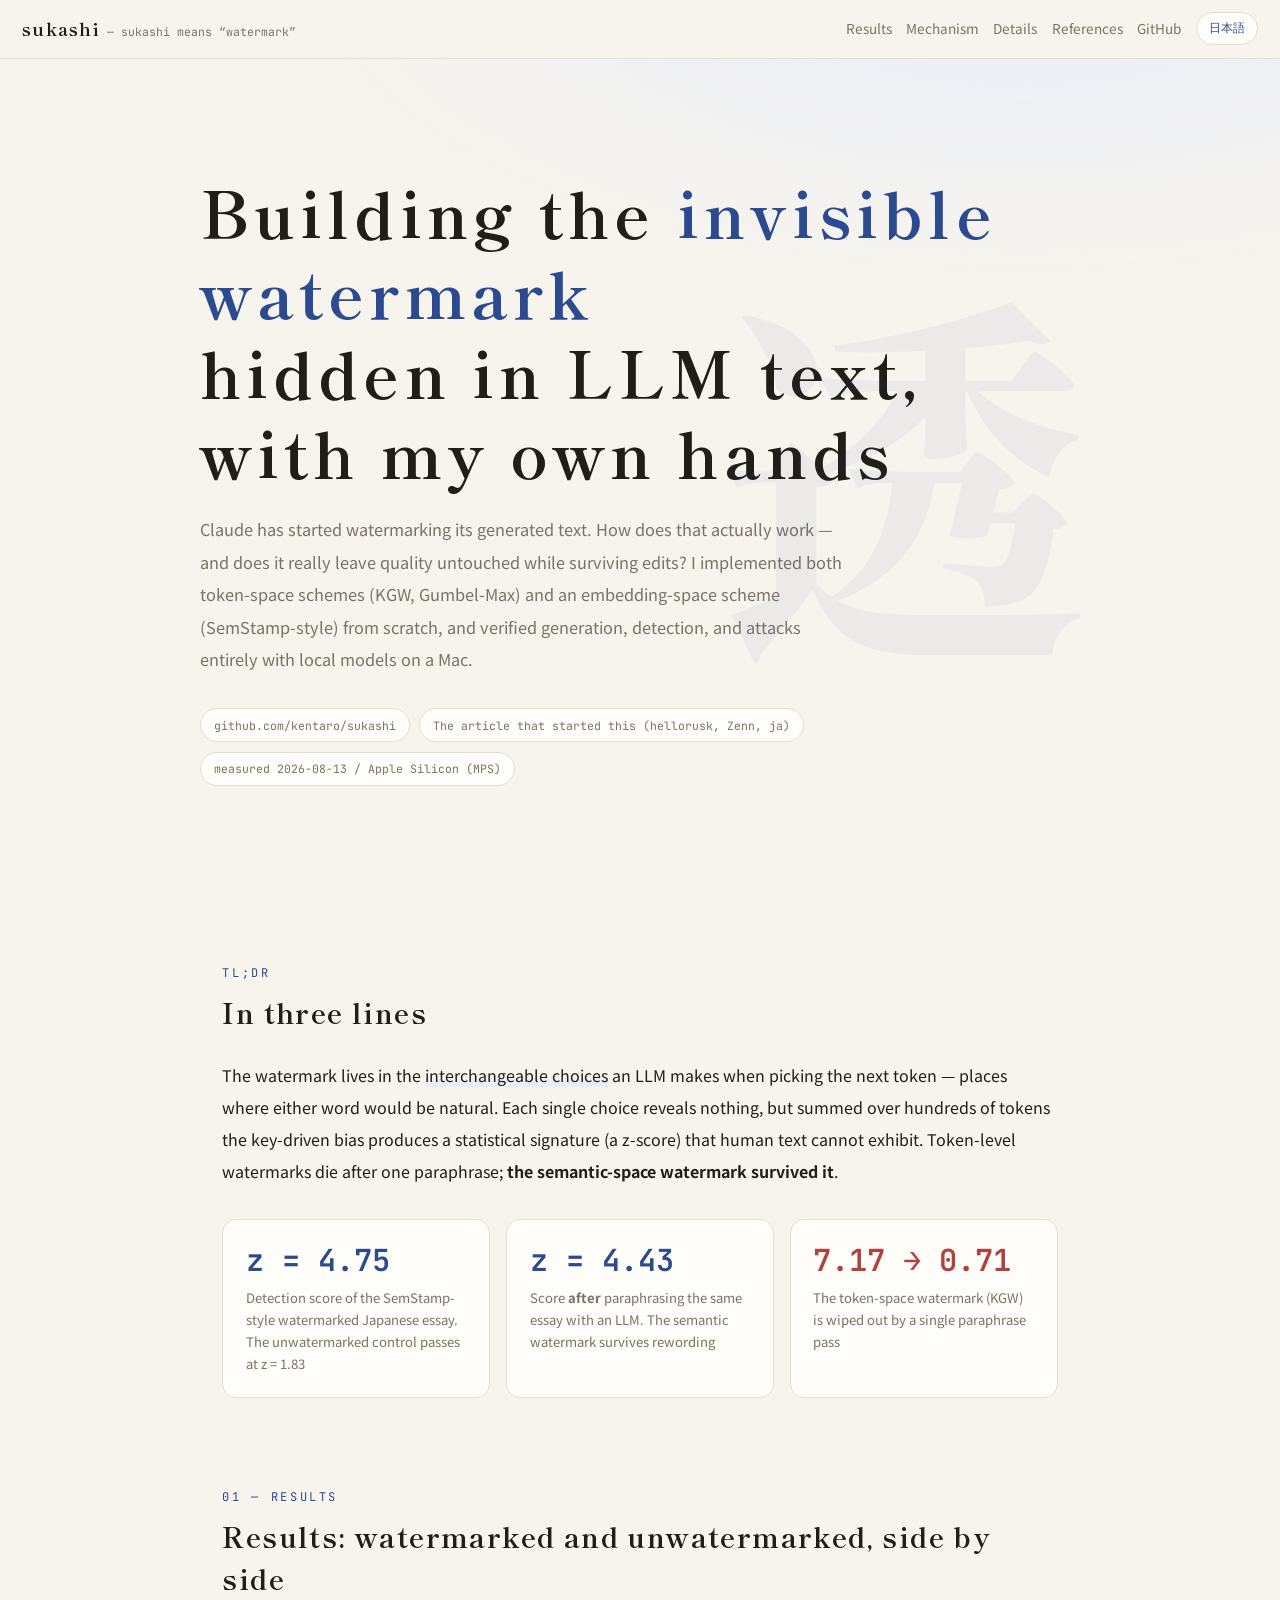
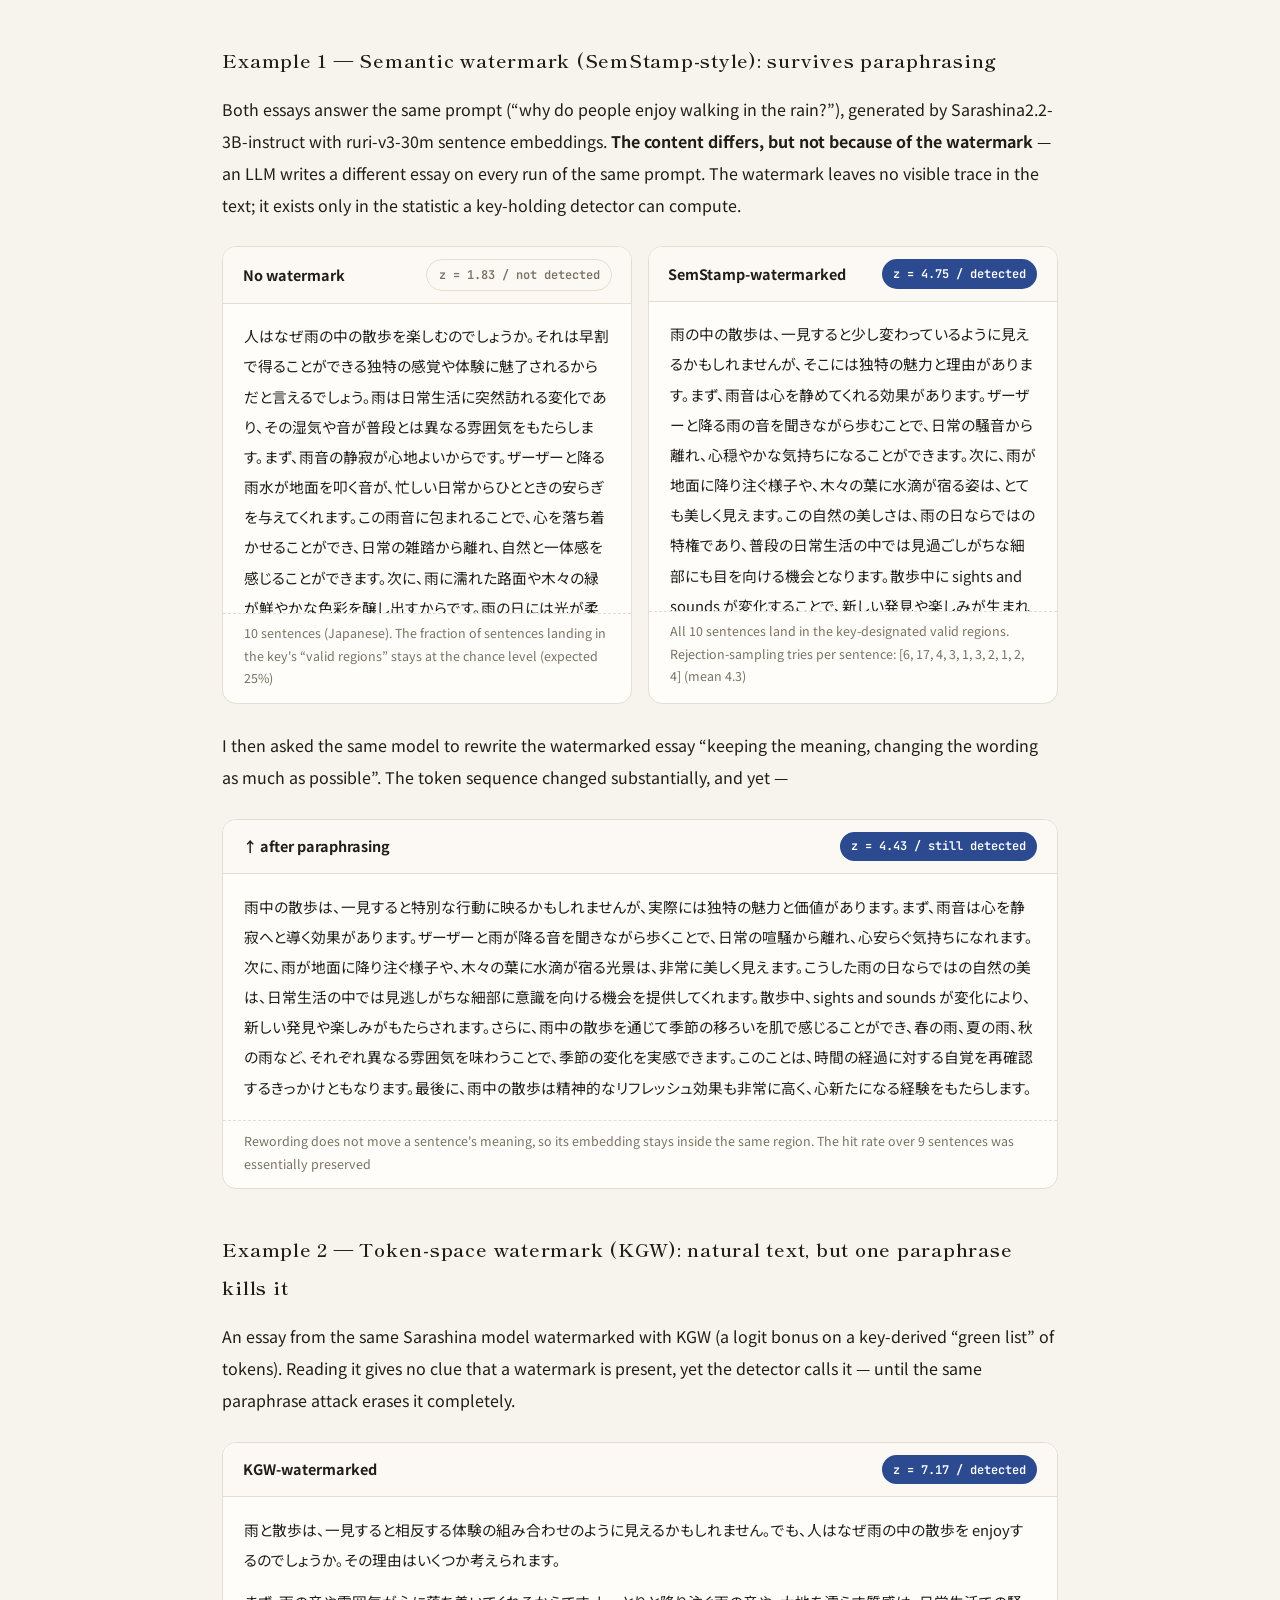
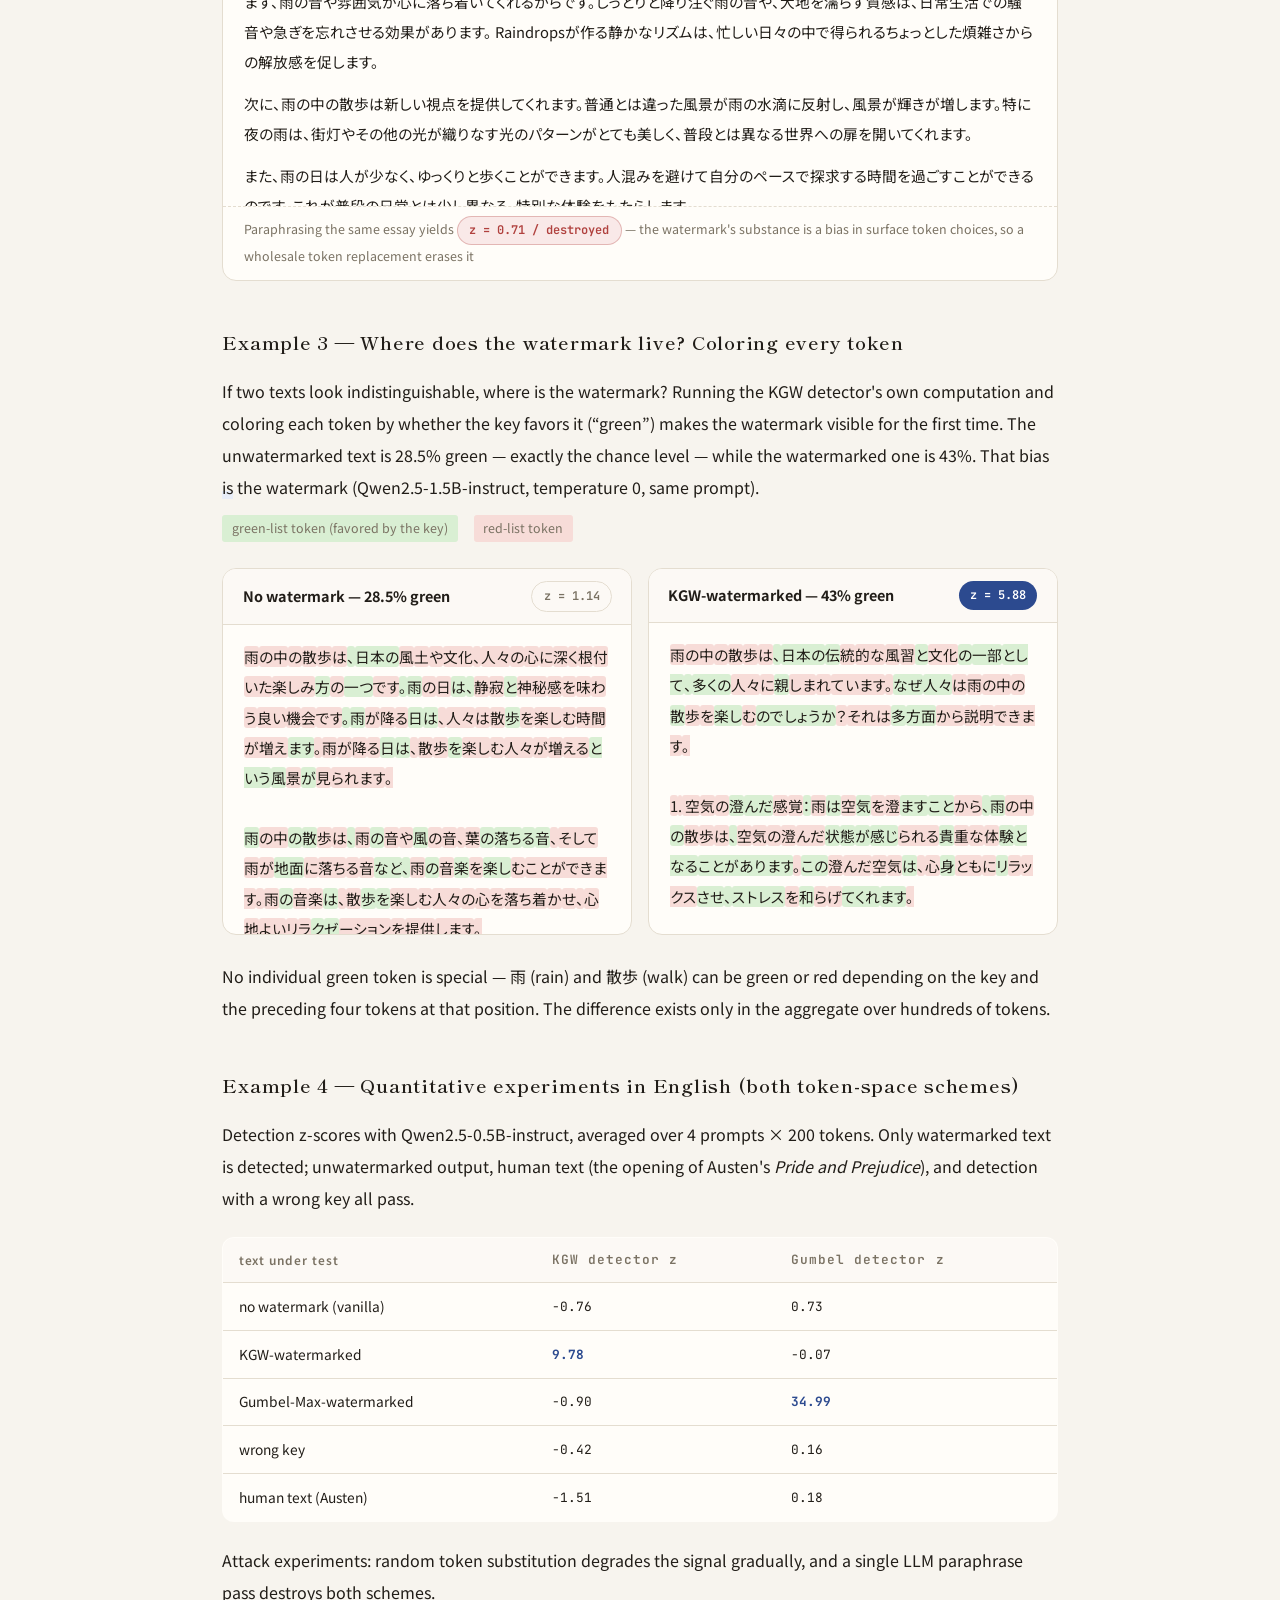
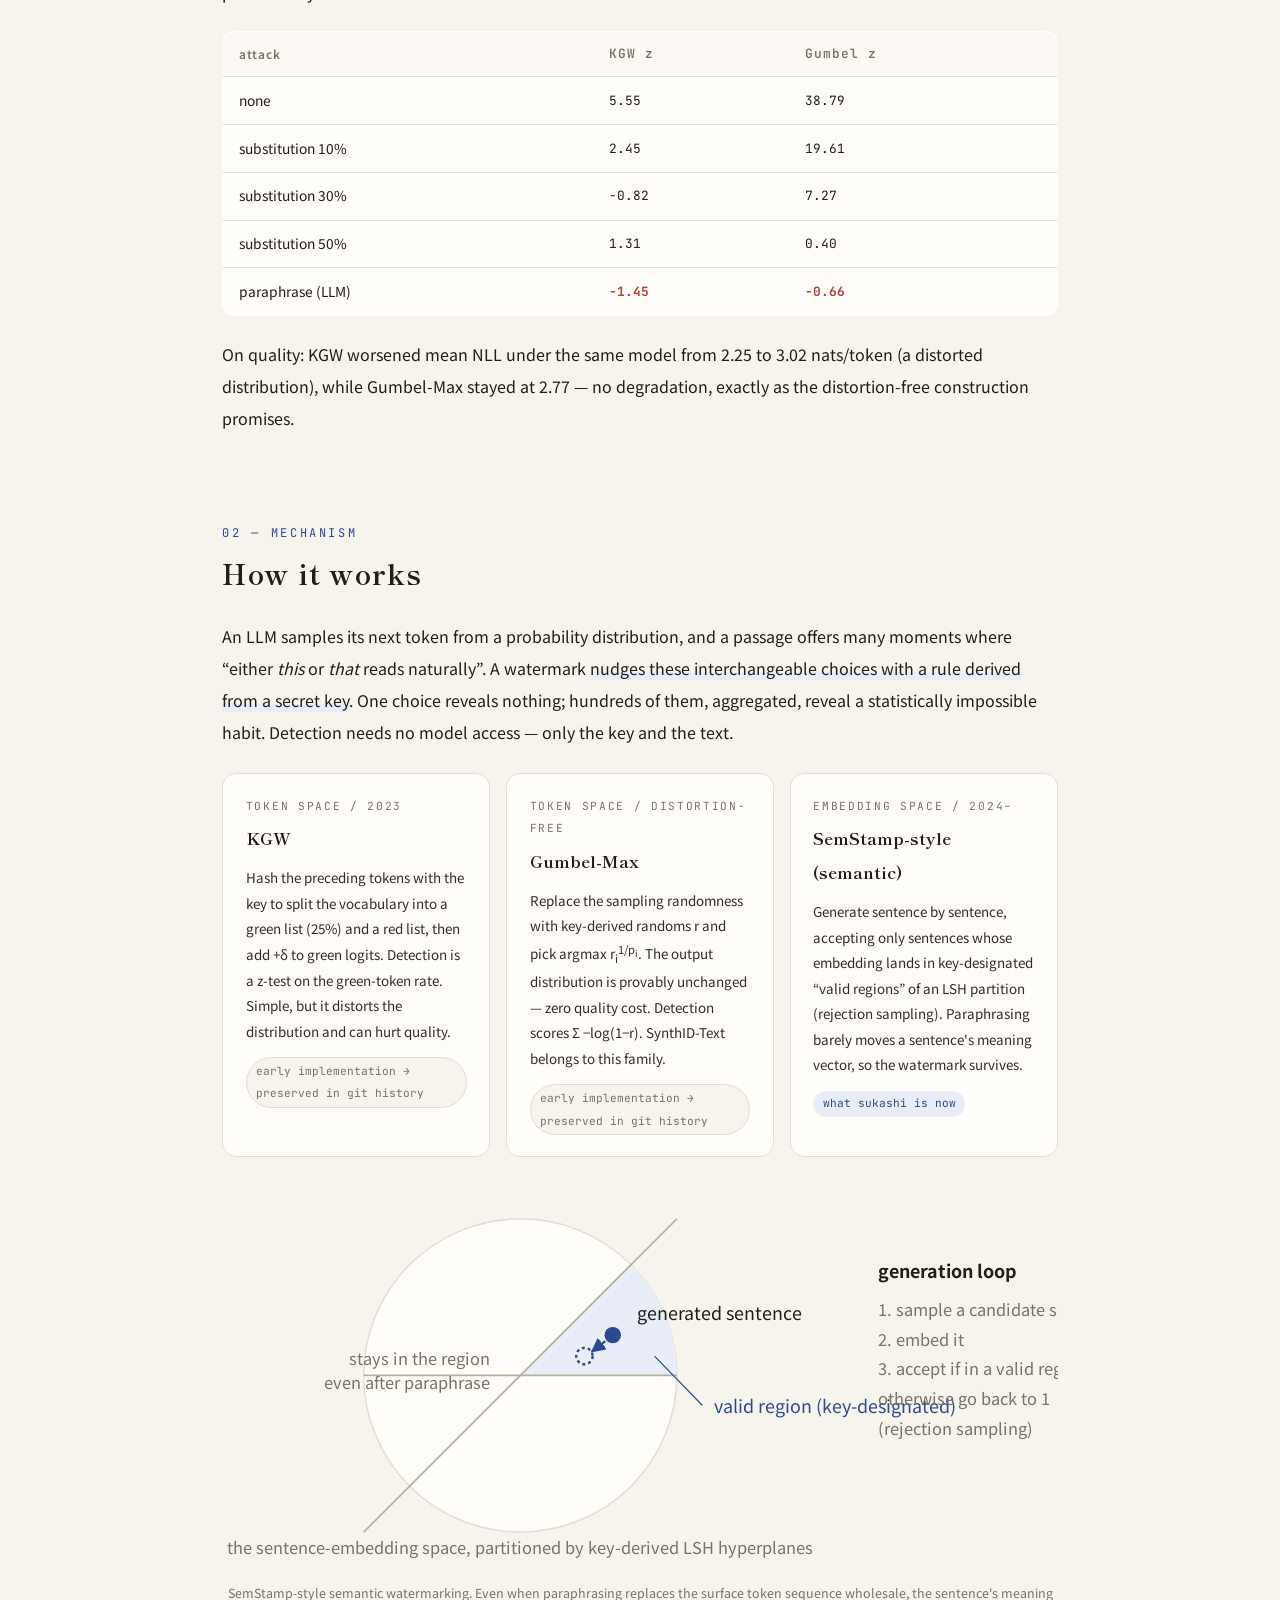
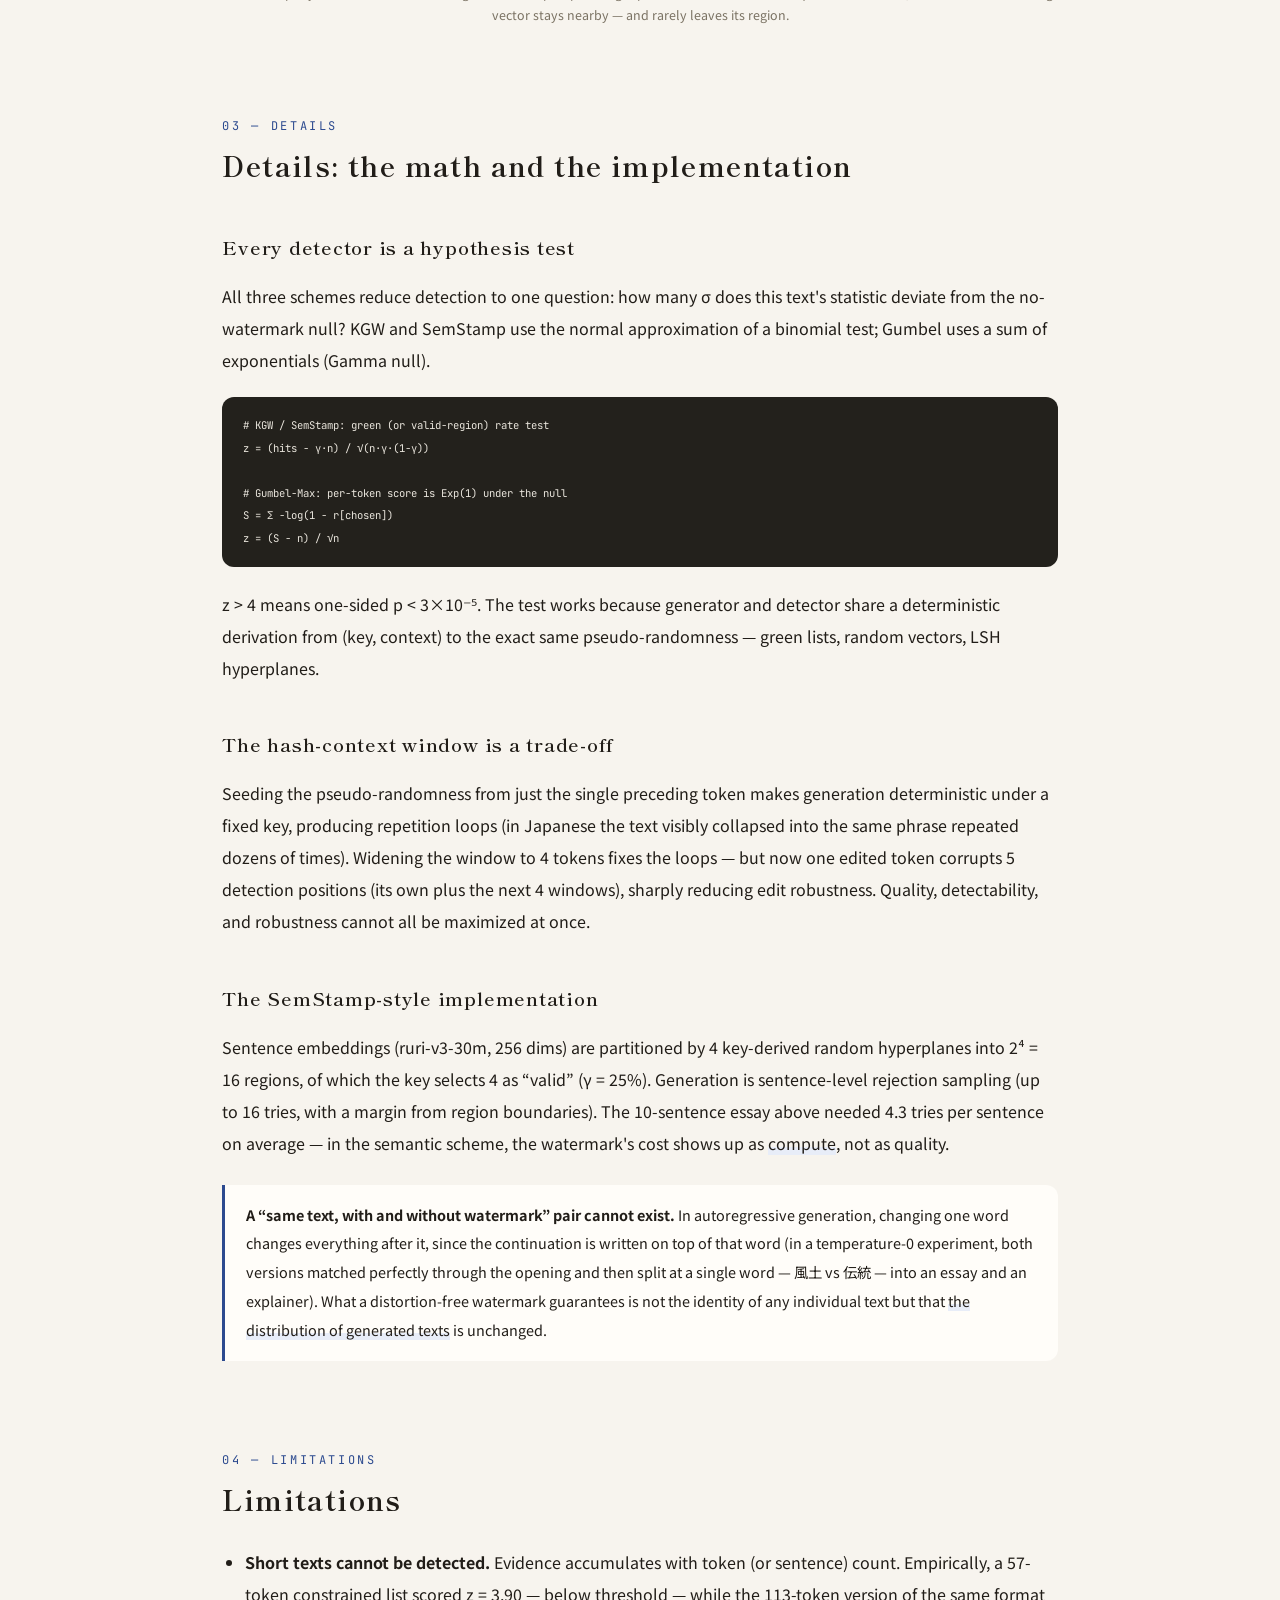
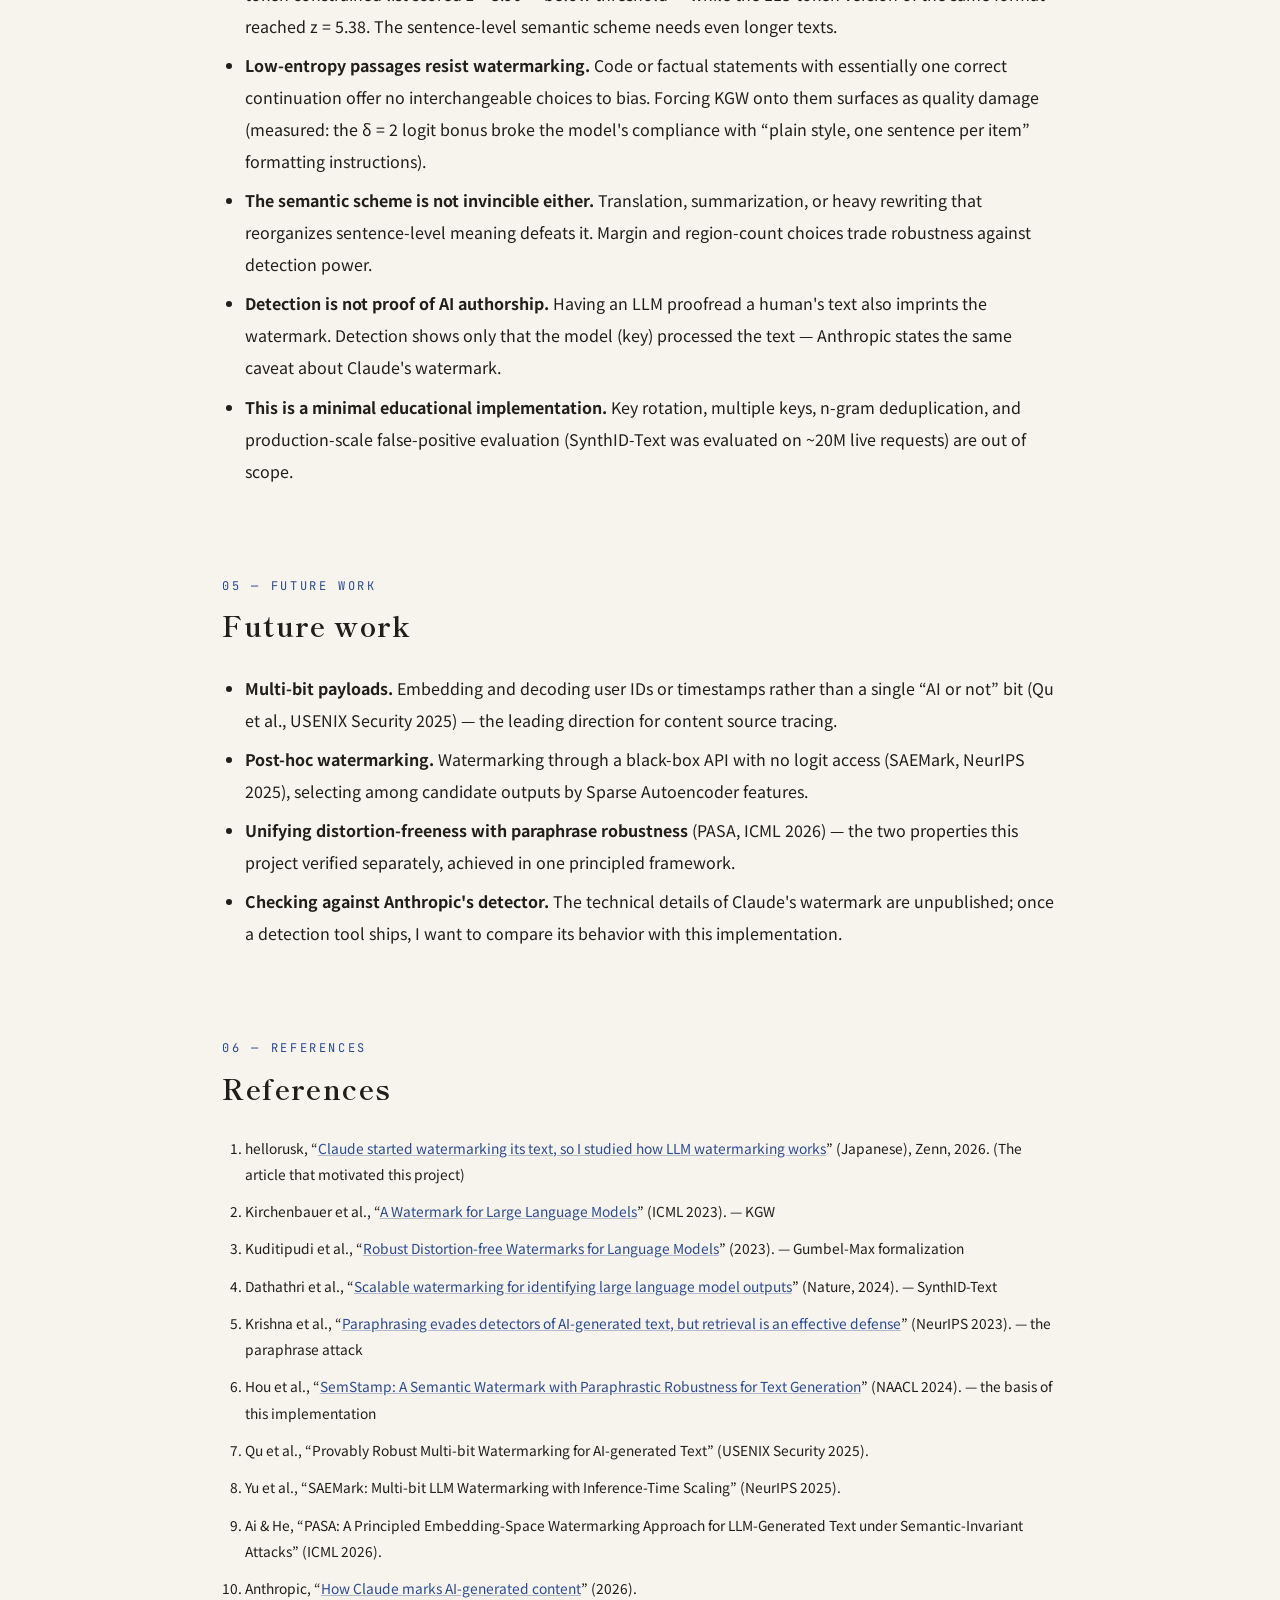
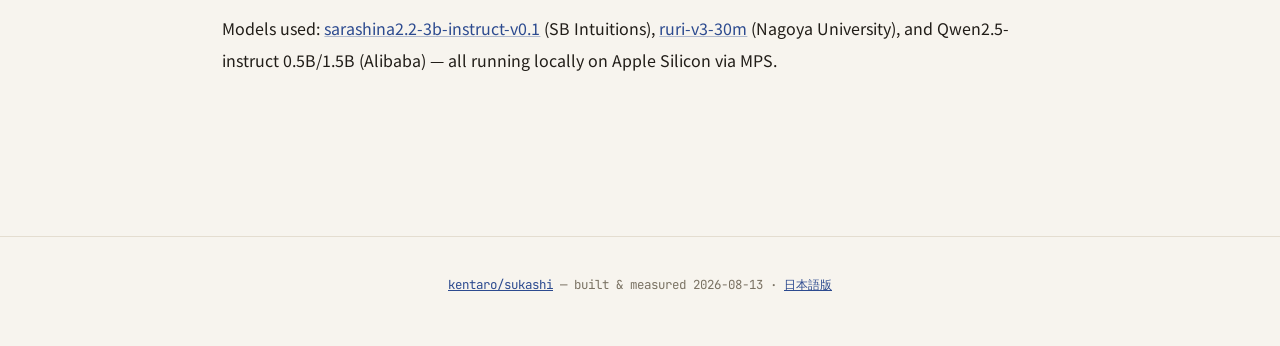
==== commit 60347078: "Fix mojibake in token coloring by merging multi-token characters" ====
--- a/docs/en/index.html
+++ b/docs/en/index.html
@@ -104,7 +104,7 @@
     </div>
     <div class="sample">
       <div class="head"><span class="t">KGW-watermarked — 43% green</span><span class="z hit">z = 5.88</span></div>
-      <div class="body tokens"><span class="r">雨</span><span class="r">の中</span><span class="r">の</span><span class="r">散</span><span class="r">歩</span><span class="r">は</span><span class="g">、</span><span class="g">日本の</span><span class="g">伝</span><span class="r">統</span><span class="r">的な</span><span class="r">風</span><span class="r">習</span><span class="g">と</span><span class="r">文化</span><span class="g">の</span><span class="g">一部</span><span class="g">として</span><span class="g">、</span><span class="g">多くの</span><span class="r">人々</span><span class="r">に</span><span class="g">親</span><span class="r">しま</span><span class="r">れ</span><span class="r">ています</span><span class="r">。</span><span class="g">なぜ</span><span class="g">人々</span><span class="r">は</span><span class="r">雨</span><span class="r">の中</span><span class="r">の</span><span class="g">散</span><span class="r">歩</span><span class="r">を</span><span class="g">楽し</span><span class="r">む</span><span class="g">のでしょうか</span><span class="r">？</span><span class="r">それは</span><span class="g">多</span><span class="g">方面</span><span class="r">から</span><span class="g">�</span><span class="r">�</span><span class="r">明</span><span class="r">できます</span><span class="r">。<br><br></span><span class="r">1</span><span class="r">.</span><span class="g"> �</span><span class="g">�</span><span class="r">�</span><span class="r">気</span><span class="r">の</span><span class="g">澄</span><span class="g">んだ</span><span class="r">感</span><span class="r">覚</span><span class="g">：</span><span class="r">雨</span><span class="g">は</span><span class="r">空</span><span class="g">気</span><span class="r">を</span><span class="r">澄</span><span class="g">ます</span><span class="g">こと</span><span class="r">から</span><span class="g">、</span><span class="g">雨</span><span class="r">の中</span><span class="g">の</span><span class="r">散</span><span class="r">歩</span><span class="r">は</span><span class="g">、</span><span class="r">空</span><span class="r">気</span><span class="r">の</span><span class="r">澄</span><span class="r">んだ</span><span class="g">状</span><span class="g">態</span><span class="g">が</span><span class="g">感じ</span><span class="r">られる</span><span class="g">貴</span><span class="r">重</span><span class="r">な</span><span class="r">体</span><span class="r">�</span><span class="g">�</span><span class="g">となる</span><span class="g">ことがあります</span><span class="r">。</span><span class="g">この</span><span class="r">澄</span><span class="r">んだ</span><span class="r">空</span><span class="r">気</span><span class="g">は</span><span class="r">、</span><span class="r">心</span><span class="g">身</span><span class="r">とも</span><span class="r">に</span><span class="g">リ</span><span class="r">ラ</span><span class="r">ックス</span><span class="g">させ</span><span class="g">、</span><span class="g">ストレス</span><span class="r">を</span><span class="g">和</span><span class="r">ら</span><span class="r">げ</span><span class="g">てくれ</span><span class="g">ます</span><span class="r">。<br><br></span><span class="g">2</span><span class="g">.</span><span class="g"> </span><span class="r">人</span><span class="r">間</span><span class="r">の</span><span class="g">心理</span><span class="g">的な</span><span class="r">反</span><span class="g">�</span><span class="r">�</span><span class="r">：</span><span class="g">雨</span><span class="r">の中</span><span class="r">の</span><span class="g">散</span><span class="r">歩</span><span class="r">は</span><span class="g">、</span><span class="g">人々</span><span class="g">が</span><span class="g">自然</span><span class="g">の</span><span class="g">力を</span><span class="r">体</span><span class="r">�</span><span class="r">�</span><span class="g">する</span><span class="r">機</span><span class="r">会</span><span class="g">となる</span><span class="g">ため</span><span class="r">、</span><span class="g">心理</span><span class="g">的な</span><span class="r">反</span><span class="g">�</span><span class="r">�</span><span class="g">にも</span><span class="g">影響</span><span class="g">を</span><span class="r">及</span><span class="r">ぼ</span><span class="r">します</span><span class="r">。</span><span class="r">雨</span><span class="g">が</span><span class="r">降</span><span class="g">った</span><span class="g">とき</span><span class="r">、</span><span class="r">人々</span><span class="r">は</span><span class="g">心</span><span class="r">地</span><span class="g">よく</span><span class="r">、</span><span class="g">�</span><span class="r">�</span><span class="g">や</span><span class="r">か</span><span class="g">になる</span><span class="g">ことができます</span><span class="g">。<br><br></span><span class="r">3</span><span class="g">.</span><span class="g"> �</span><span class="r">�</span><span class="r">�</span><span class="r">光</span><span class="r">の</span><span class="g">目的</span><span class="r">：</span><span class="r">雨</span><span class="r">の中</span><span class="r">の</span><span class="g">散</span><span class="r">歩</span><span class="r">は</span></div>
+      <div class="body tokens"><span class="r">雨</span><span class="r">の中</span><span class="r">の</span><span class="r">散</span><span class="r">歩</span><span class="r">は</span><span class="g">、</span><span class="g">日本の</span><span class="g">伝</span><span class="r">統</span><span class="r">的な</span><span class="r">風</span><span class="r">習</span><span class="g">と</span><span class="r">文化</span><span class="g">の</span><span class="g">一部</span><span class="g">として</span><span class="g">、</span><span class="g">多くの</span><span class="r">人々</span><span class="r">に</span><span class="g">親</span><span class="r">しま</span><span class="r">れ</span><span class="r">ています</span><span class="r">。</span><span class="g">なぜ</span><span class="g">人々</span><span class="r">は</span><span class="r">雨</span><span class="r">の中</span><span class="r">の</span><span class="g">散</span><span class="r">歩</span><span class="r">を</span><span class="g">楽し</span><span class="r">む</span><span class="g">のでしょうか</span><span class="r">？</span><span class="r">それは</span><span class="g">多</span><span class="g">方面</span><span class="r">から</span><span class="r">説</span><span class="r">明</span><span class="r">できます</span><span class="r">。<br><br></span><span class="r">1</span><span class="r">.</span><span class="r"> 空</span><span class="r">気</span><span class="r">の</span><span class="g">澄</span><span class="g">んだ</span><span class="r">感</span><span class="r">覚</span><span class="g">：</span><span class="r">雨</span><span class="g">は</span><span class="r">空</span><span class="g">気</span><span class="r">を</span><span class="r">澄</span><span class="g">ます</span><span class="g">こと</span><span class="r">から</span><span class="g">、</span><span class="g">雨</span><span class="r">の中</span><span class="g">の</span><span class="r">散</span><span class="r">歩</span><span class="r">は</span><span class="g">、</span><span class="r">空</span><span class="r">気</span><span class="r">の</span><span class="r">澄</span><span class="r">んだ</span><span class="g">状</span><span class="g">態</span><span class="g">が</span><span class="g">感じ</span><span class="r">られる</span><span class="g">貴</span><span class="r">重</span><span class="r">な</span><span class="r">体</span><span class="g">験</span><span class="g">となる</span><span class="g">ことがあります</span><span class="r">。</span><span class="g">この</span><span class="r">澄</span><span class="r">んだ</span><span class="r">空</span><span class="r">気</span><span class="g">は</span><span class="r">、</span><span class="r">心</span><span class="g">身</span><span class="r">とも</span><span class="r">に</span><span class="g">リ</span><span class="r">ラ</span><span class="r">ックス</span><span class="g">させ</span><span class="g">、</span><span class="g">ストレス</span><span class="r">を</span><span class="g">和</span><span class="r">ら</span><span class="r">げ</span><span class="g">てくれ</span><span class="g">ます</span><span class="r">。<br><br></span><span class="g">2</span><span class="g">.</span><span class="g"> </span><span class="r">人</span><span class="r">間</span><span class="r">の</span><span class="g">心理</span><span class="g">的な</span><span class="r">反</span><span class="r">応</span><span class="r">：</span><span class="g">雨</span><span class="r">の中</span><span class="r">の</span><span class="g">散</span><span class="r">歩</span><span class="r">は</span><span class="g">、</span><span class="g">人々</span><span class="g">が</span><span class="g">自然</span><span class="g">の</span><span class="g">力を</span><span class="r">体</span><span class="r">験</span><span class="g">する</span><span class="r">機</span><span class="r">会</span><span class="g">となる</span><span class="g">ため</span><span class="r">、</span><span class="g">心理</span><span class="g">的な</span><span class="r">反</span><span class="r">応</span><span class="g">にも</span><span class="g">影響</span><span class="g">を</span><span class="r">及</span><span class="r">ぼ</span><span class="r">します</span><span class="r">。</span><span class="r">雨</span><span class="g">が</span><span class="r">降</span><span class="g">った</span><span class="g">とき</span><span class="r">、</span><span class="r">人々</span><span class="r">は</span><span class="g">心</span><span class="r">地</span><span class="g">よく</span><span class="r">、</span><span class="r">穏</span><span class="g">や</span><span class="r">か</span><span class="g">になる</span><span class="g">ことができます</span><span class="g">。<br><br></span><span class="r">3</span><span class="g">.</span><span class="r"> 観</span><span class="r">光</span><span class="r">の</span><span class="g">目的</span><span class="r">：</span><span class="r">雨</span><span class="r">の中</span><span class="r">の</span><span class="g">散</span><span class="r">歩</span><span class="r">は</span></div>
     </div>
   </div></div>
   <p>No individual green token is special — 雨 (rain) and 散歩 (walk) can be green or red depending on the key and the preceding four tokens at that position. The difference exists only in the aggregate over hundreds of tokens.</p>
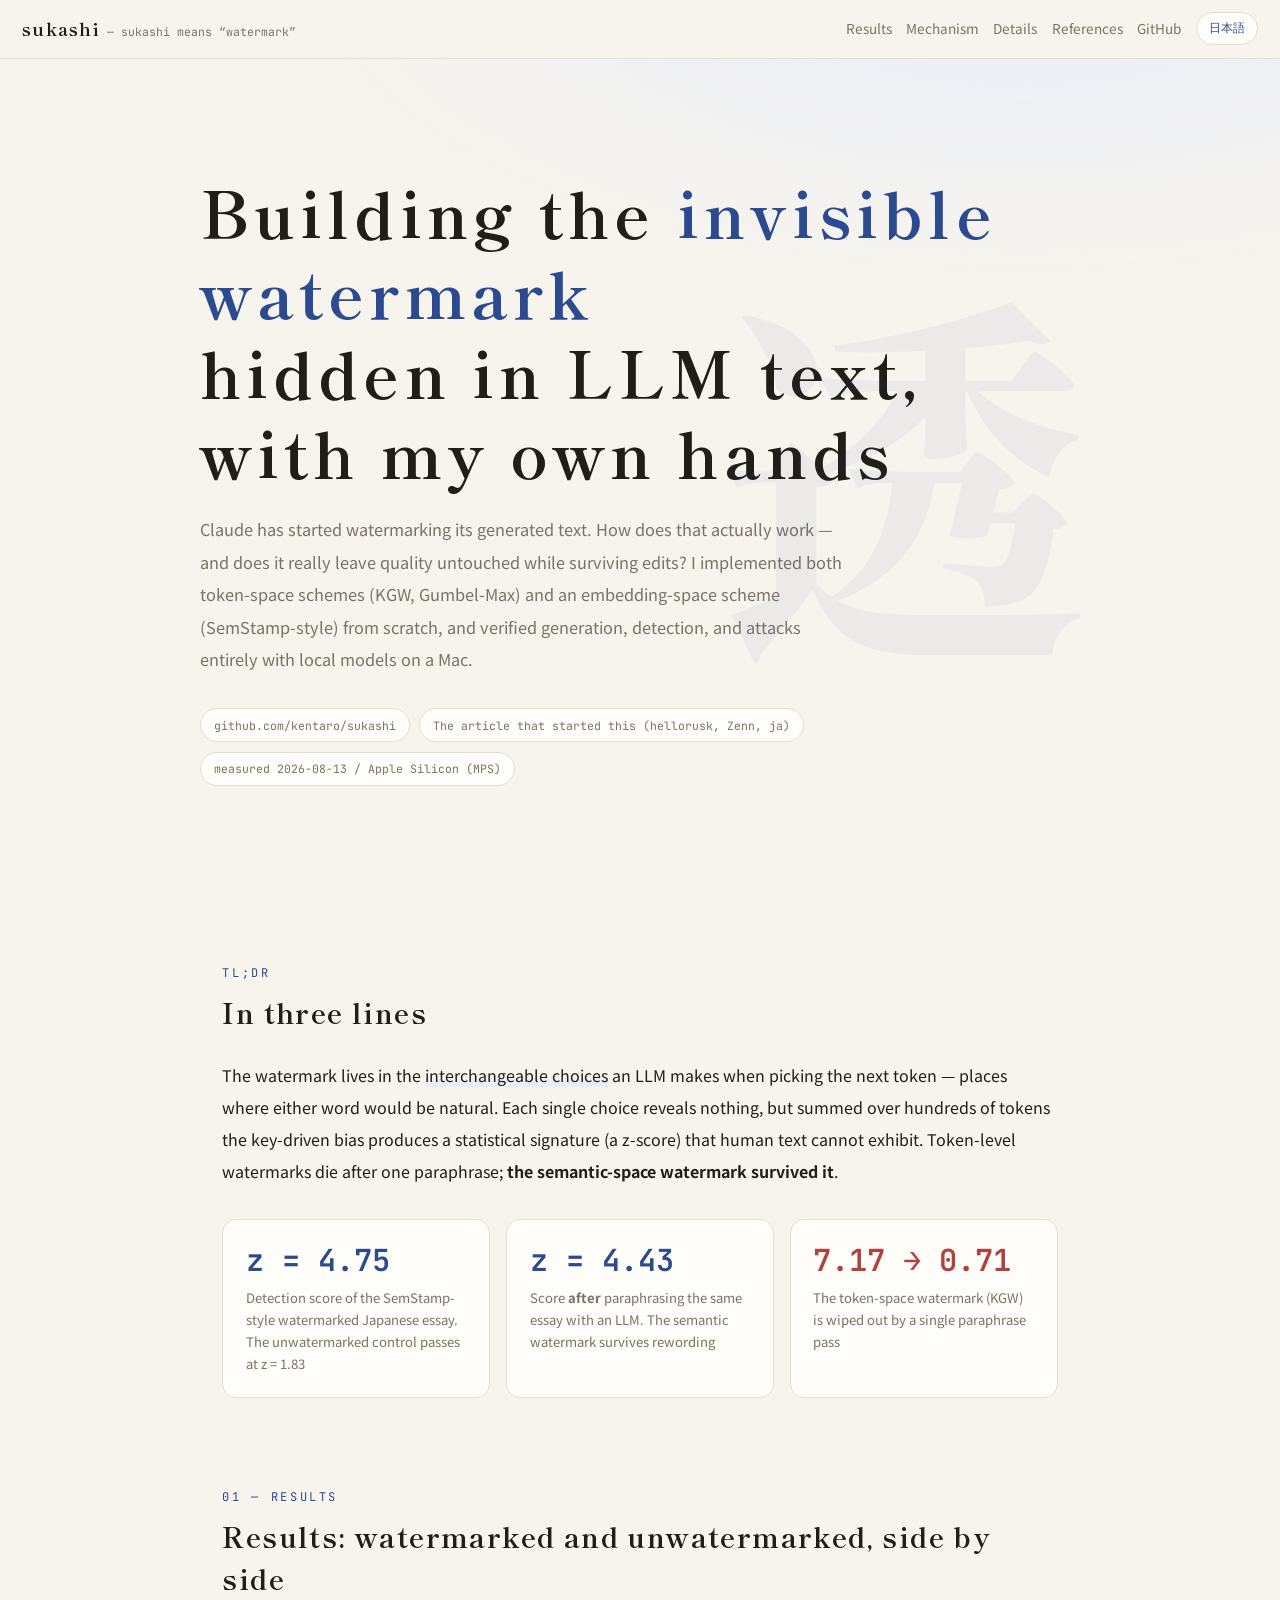
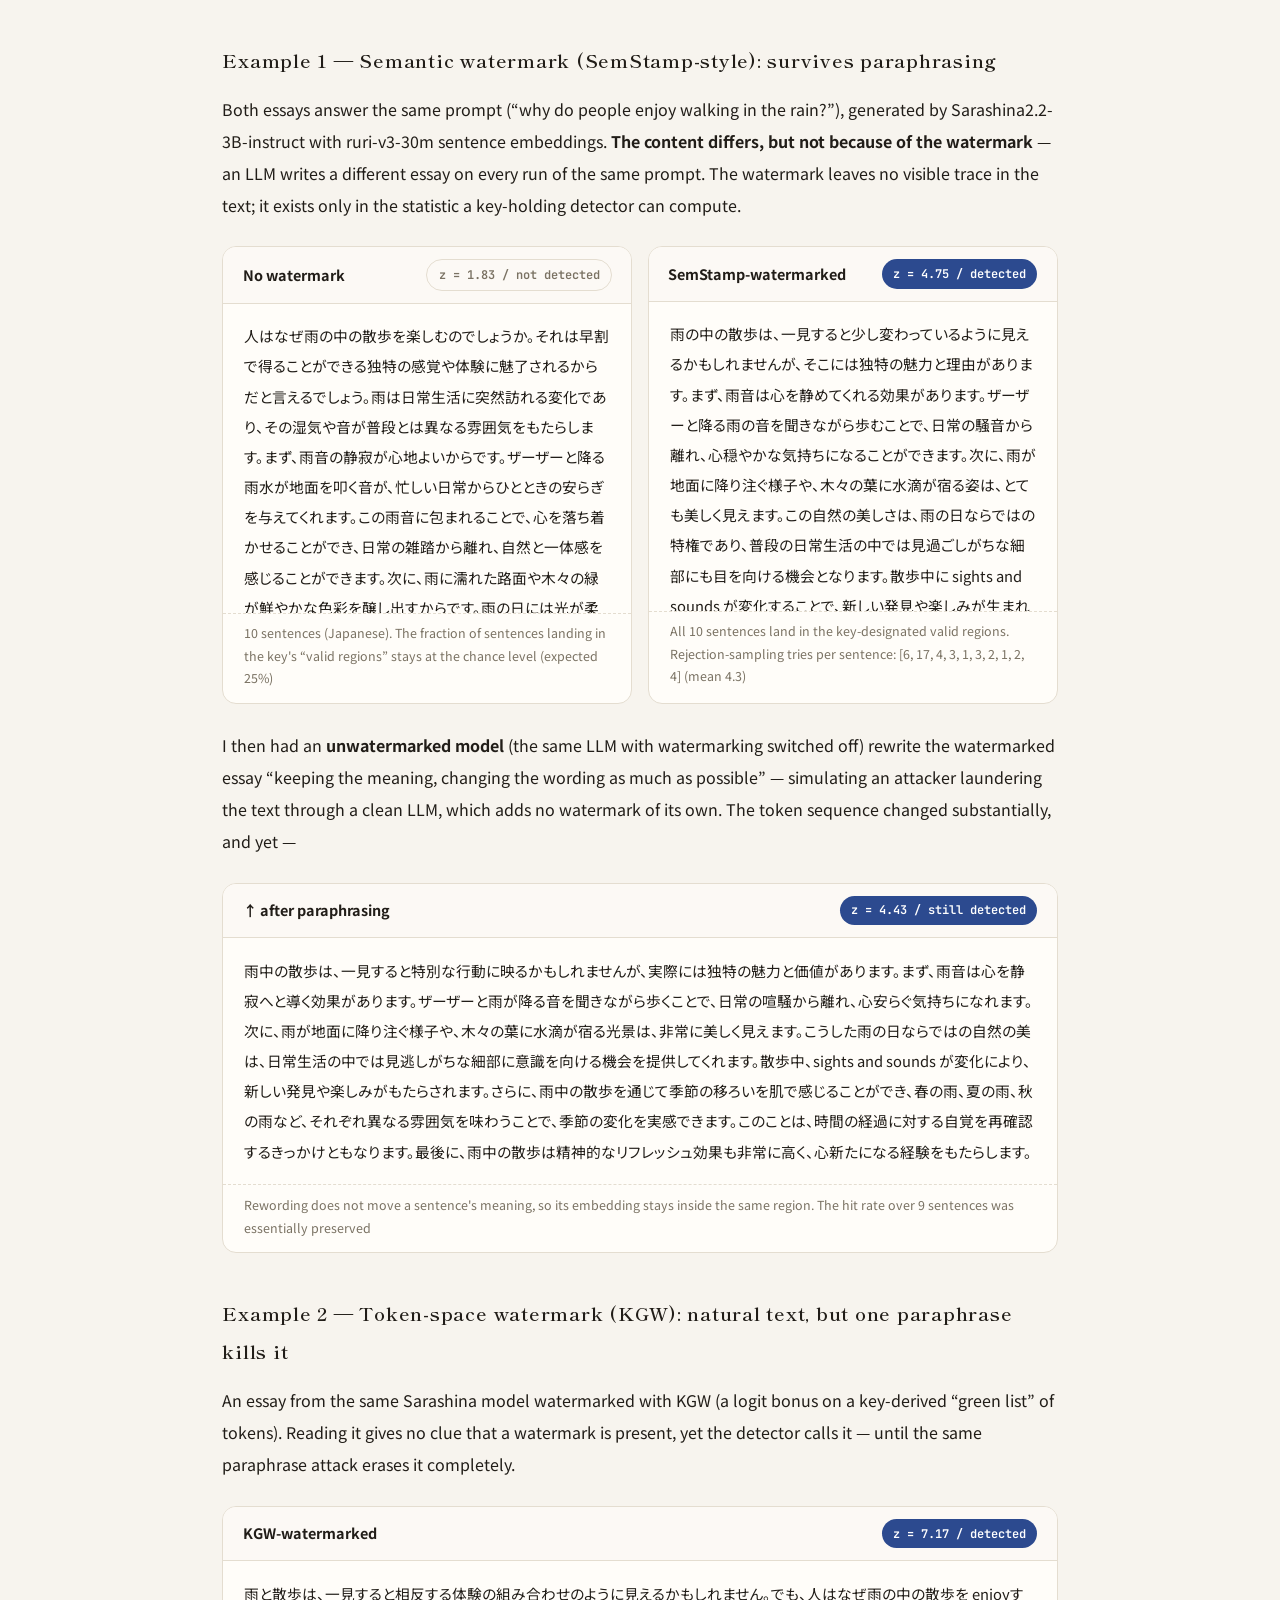
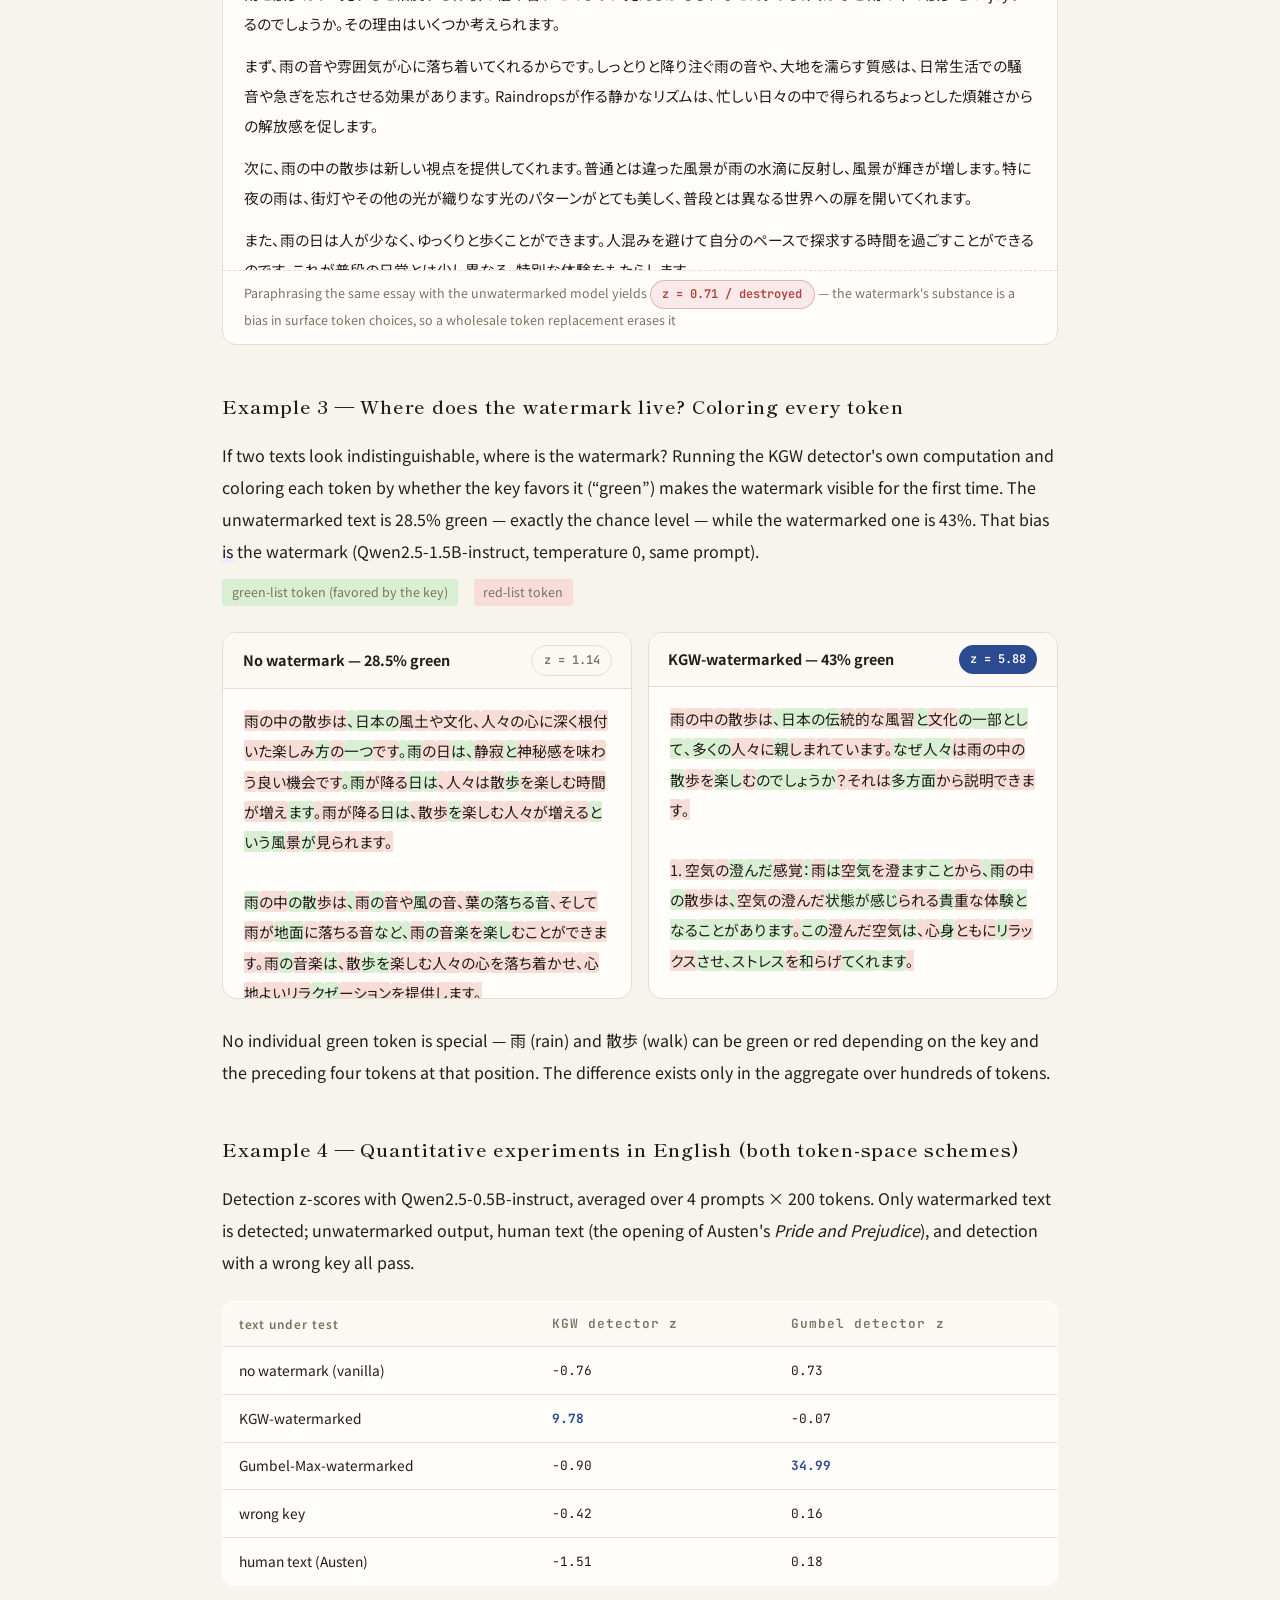
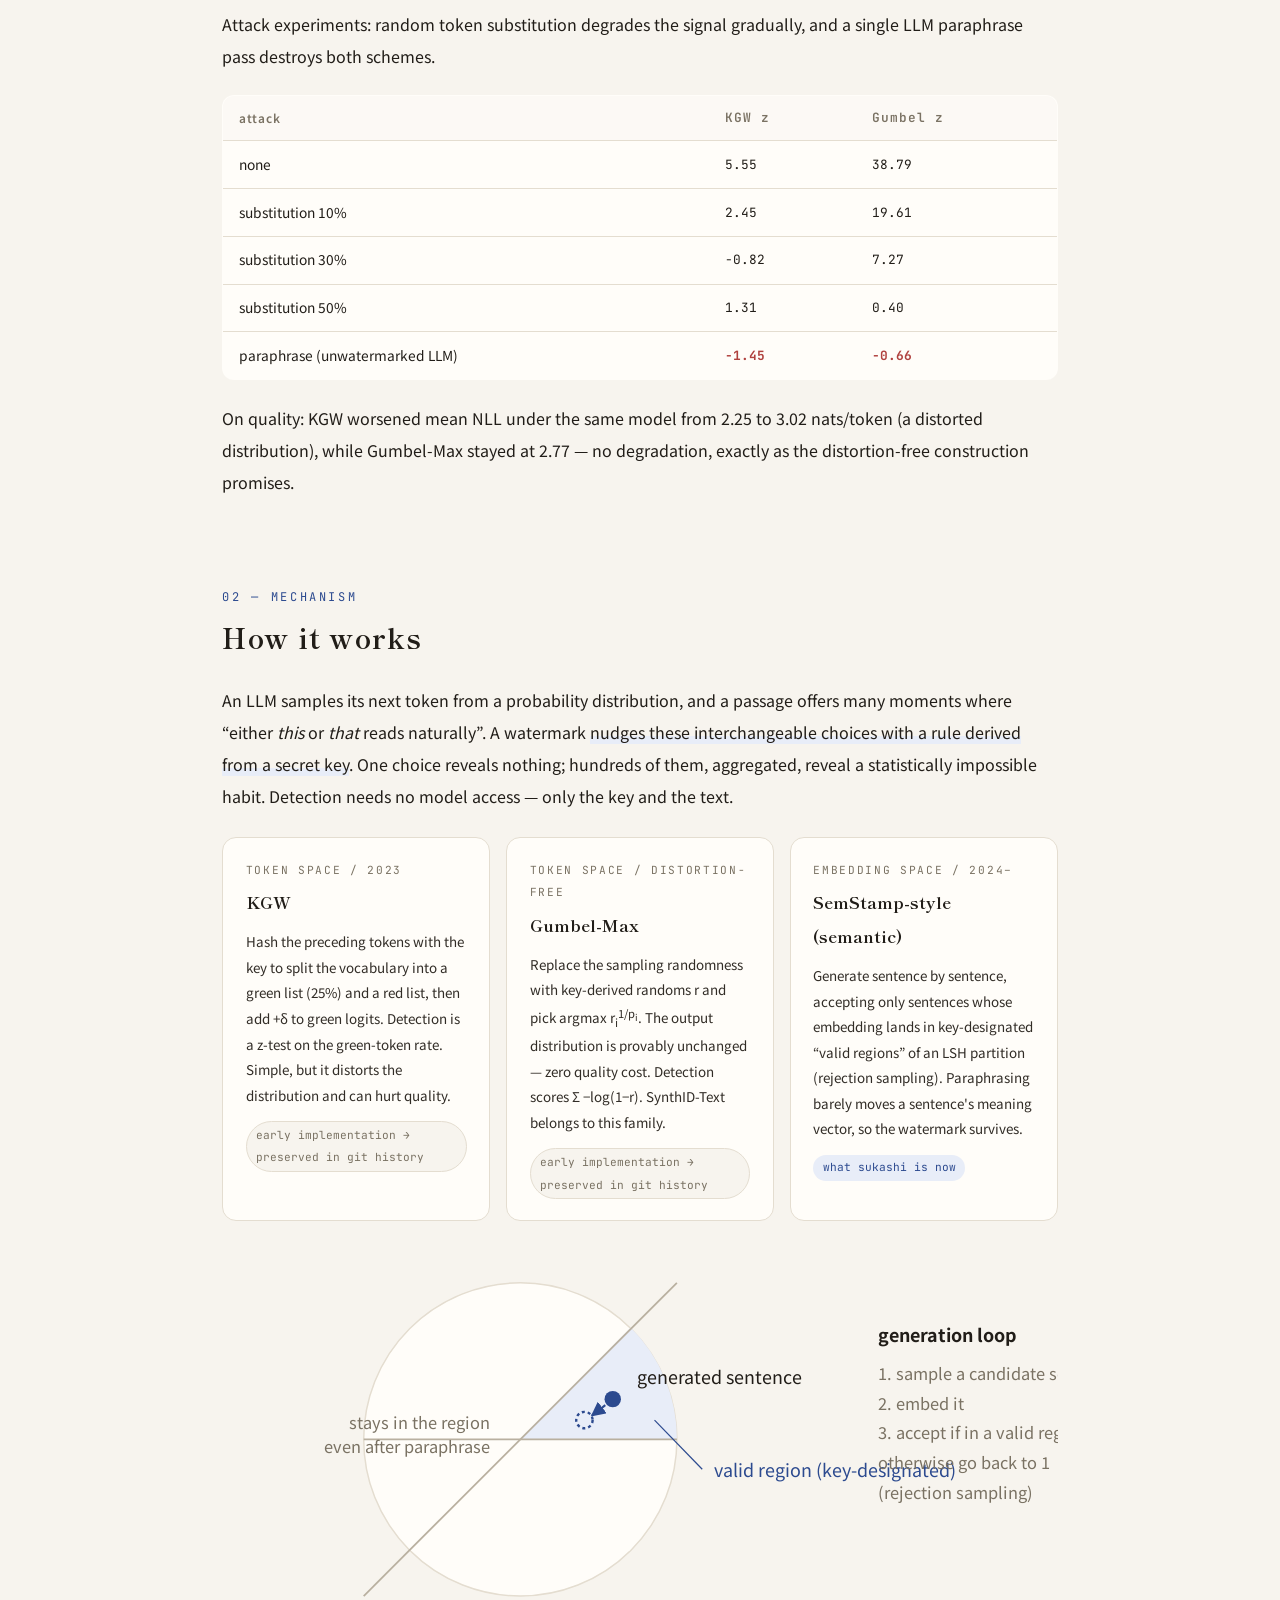
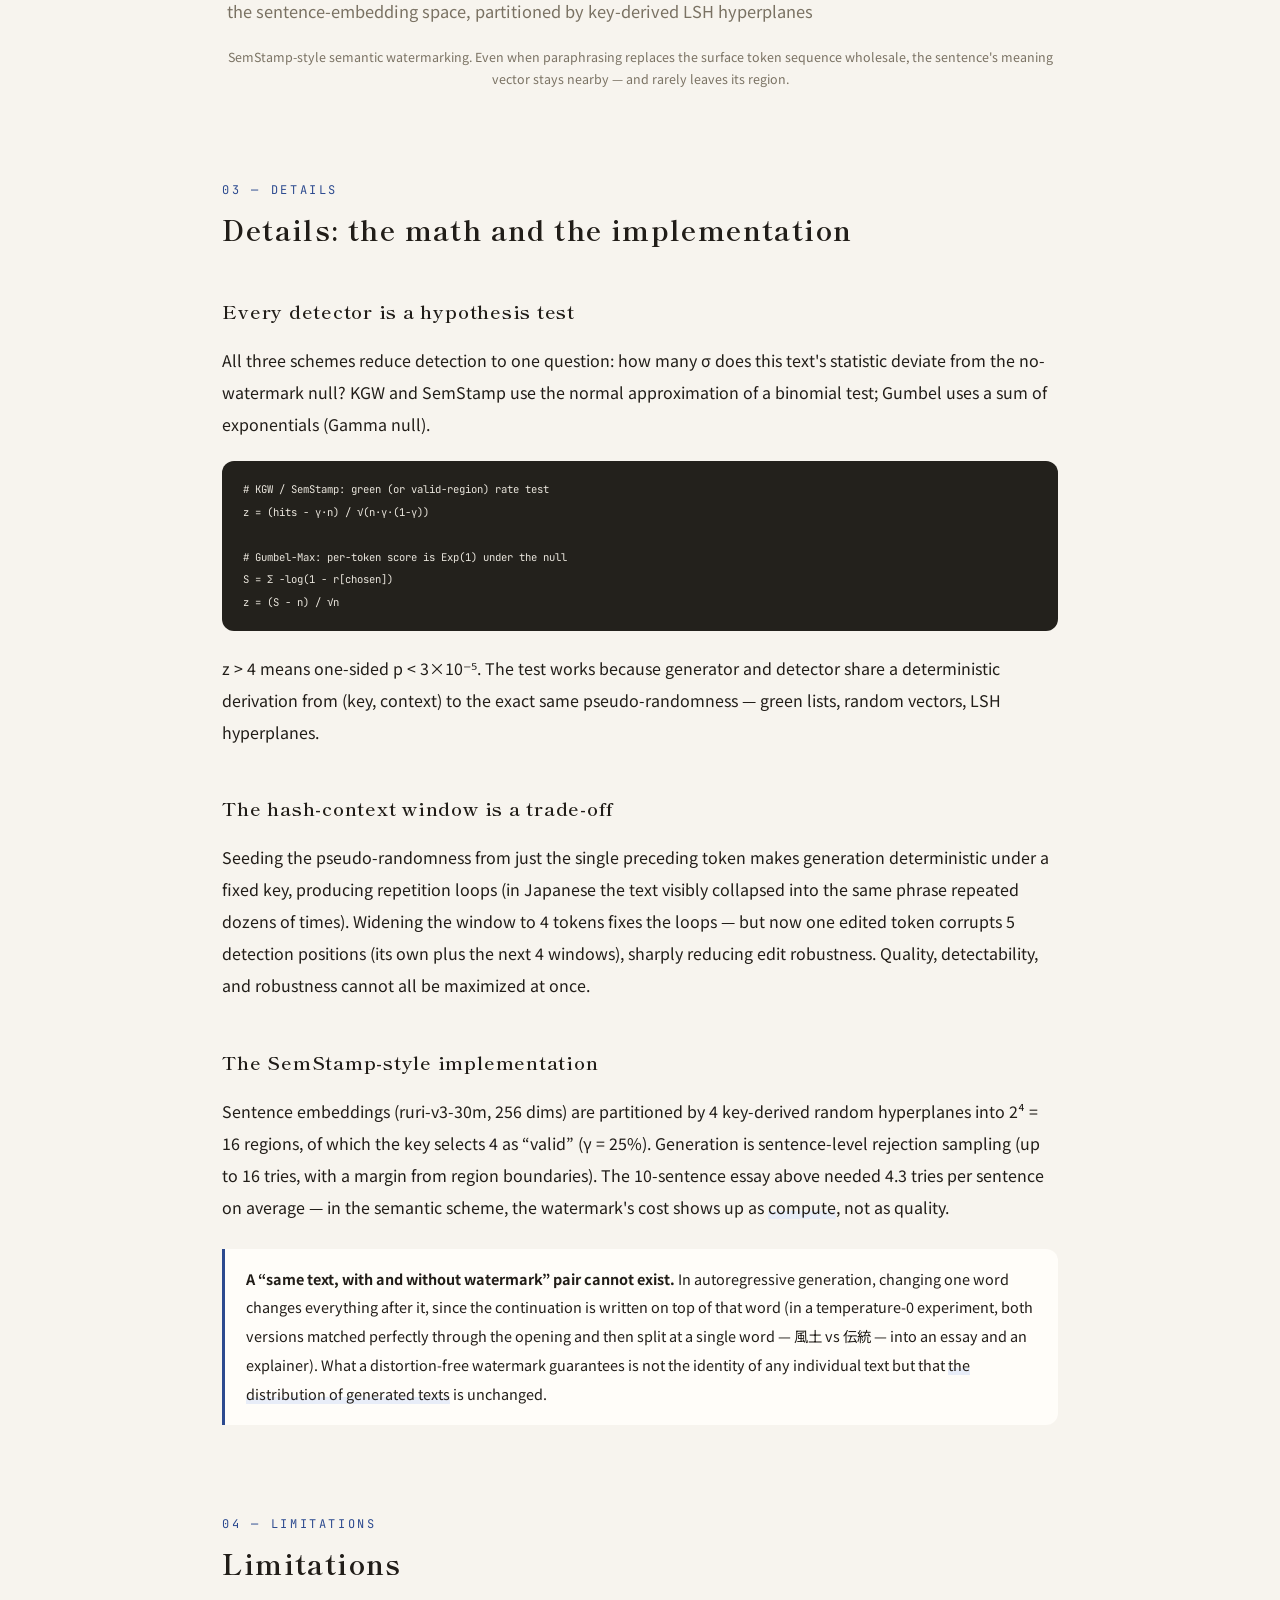
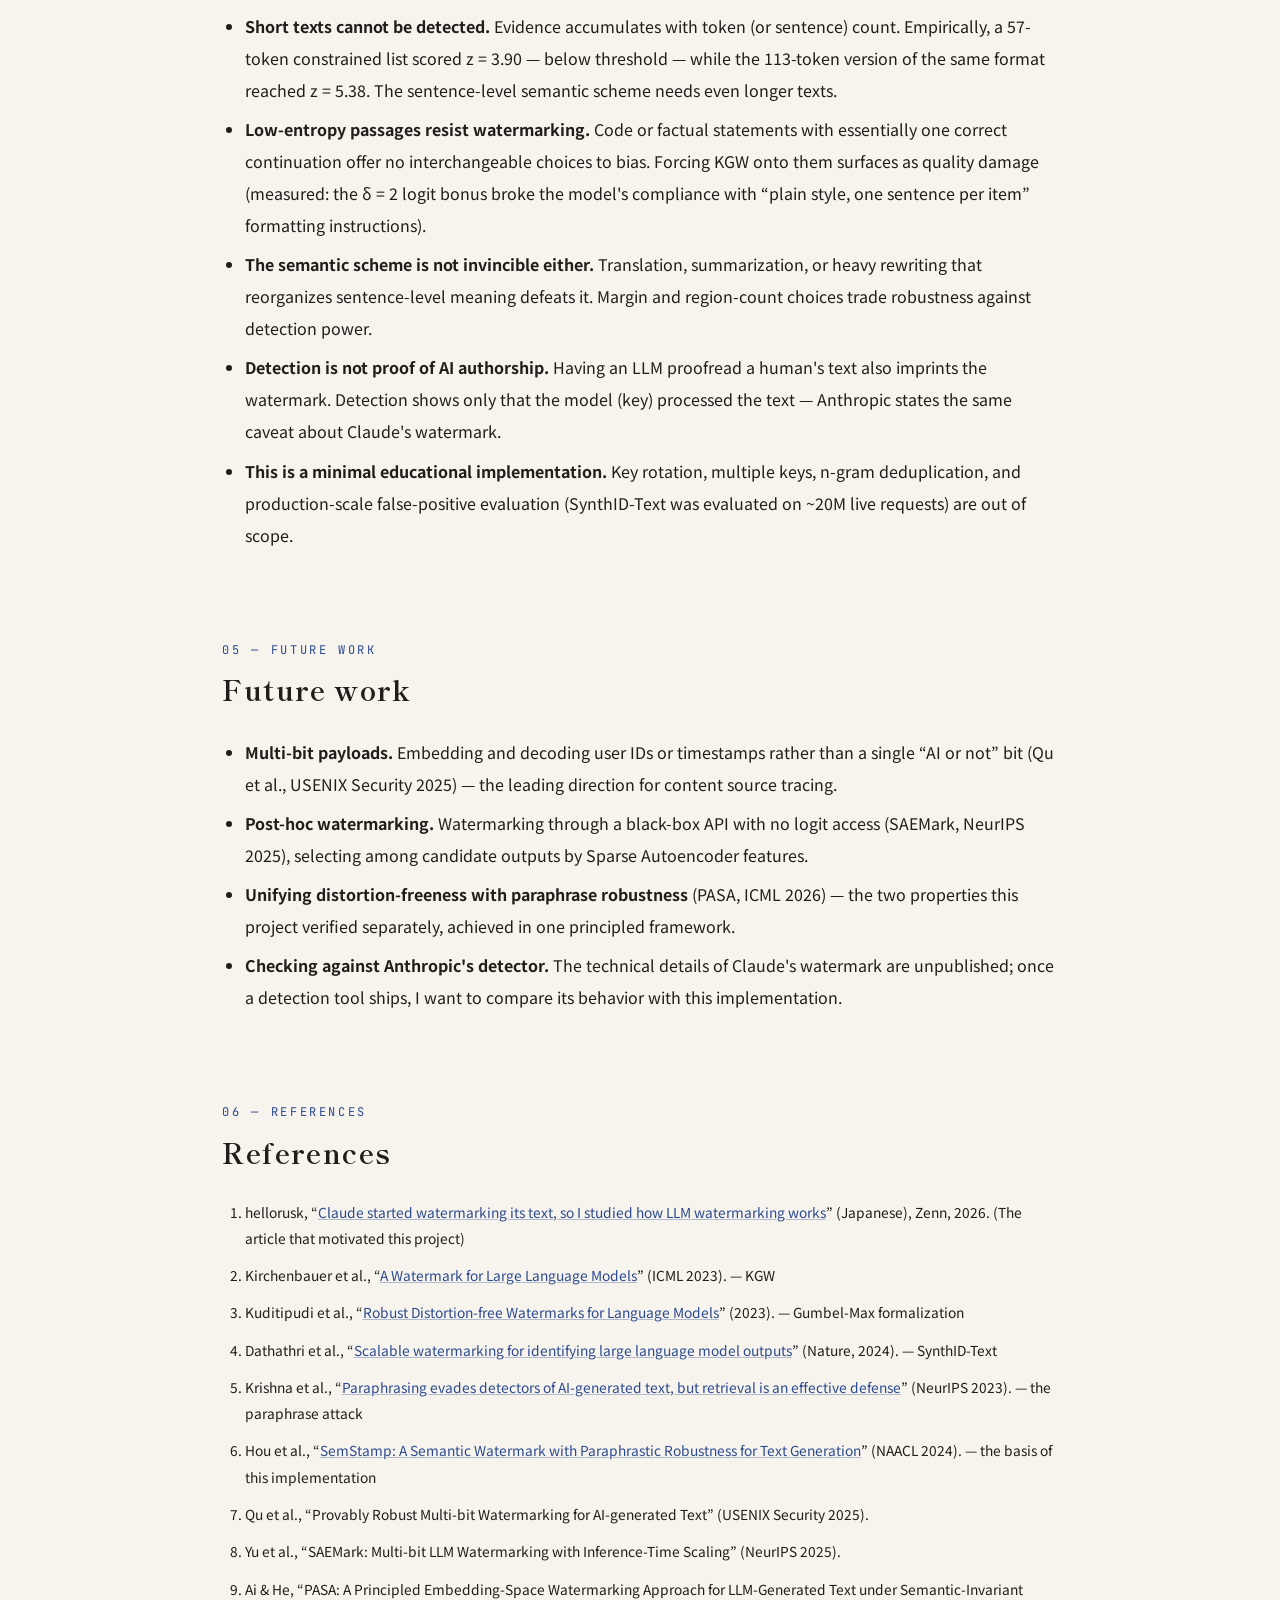
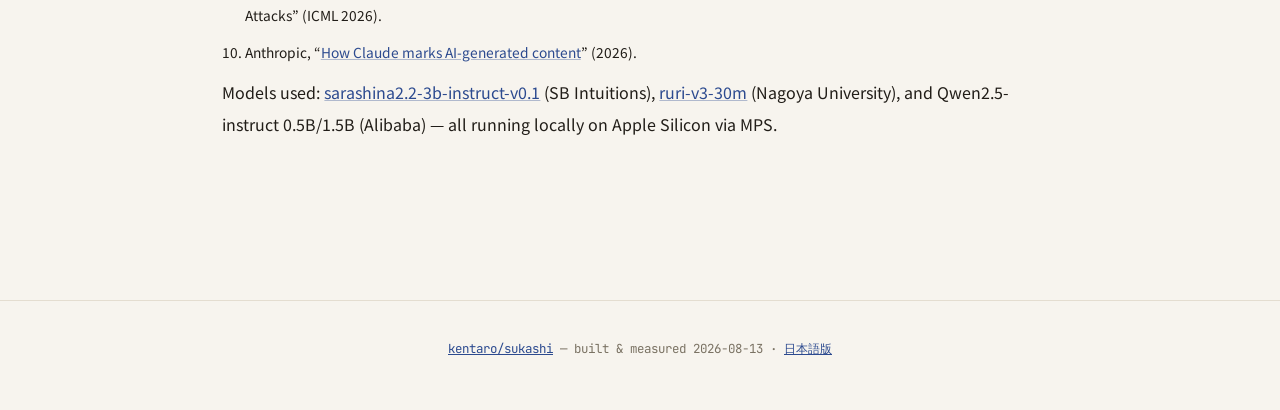
==== commit 2895ea27: "Clarify that the paraphrase attack uses an unwatermarked model" ====
--- a/docs/en/index.html
+++ b/docs/en/index.html
@@ -71,7 +71,7 @@
     </div>
   </div></div>
 
-  <p>I then asked the same model to rewrite the watermarked essay “keeping the meaning, changing the wording as much as possible”. The token sequence changed substantially, and yet —</p>
+  <p>I then had an <strong>unwatermarked model</strong> (the same LLM with watermarking switched off) rewrite the watermarked essay “keeping the meaning, changing the wording as much as possible” — simulating an attacker laundering the text through a clean LLM, which adds no watermark of its own. The token sequence changed substantially, and yet —</p>
 
   <div class="sample">
     <div class="head"><span class="t">↑ after paraphrasing</span><span class="z hit">z = 4.43 / still detected</span></div>
@@ -91,7 +91,7 @@
       <p>また、雨の日は人が少なく、ゆっくりと歩くことができます。人混みを避けて自分のペースで探求する時間を過ごすことができるのです。これが普段の日常とは少し異なる、特別な体験をもたらします。</p>
       <p>最後に、雨の中の散歩は自己発見の場ともなり得ます。静かに自分を省みる時間を持つことで、普段見逃しがちな感情や思考を整理することができます。雨に濡れることによる肌感覚も、新たなインスピレーションを引き出すきっかけとなります。</p>
     </div>
-    <div class="note">Paraphrasing the same essay yields <span class="z dead">z = 0.71 / destroyed</span> — the watermark's substance is a bias in surface token choices, so a wholesale token replacement erases it</div>
+    <div class="note">Paraphrasing the same essay with the unwatermarked model yields <span class="z dead">z = 0.71 / destroyed</span> — the watermark's substance is a bias in surface token choices, so a wholesale token replacement erases it</div>
   </div>
 
   <h3>Example 3 — Where does the watermark live? Coloring every token</h3>
@@ -126,7 +126,7 @@
     <tr><td>substitution 10%</td><td class="mono">2.45</td><td class="mono">19.61</td></tr>
     <tr><td>substitution 30%</td><td class="mono">-0.82</td><td class="mono">7.27</td></tr>
     <tr><td>substitution 50%</td><td class="mono">1.31</td><td class="mono">0.40</td></tr>
-    <tr><td>paraphrase (LLM)</td><td class="mono"><span class="lo">-1.45</span></td><td class="mono"><span class="lo">-0.66</span></td></tr>
+    <tr><td>paraphrase (unwatermarked LLM)</td><td class="mono"><span class="lo">-1.45</span></td><td class="mono"><span class="lo">-0.66</span></td></tr>
   </table></div>
   <p>On quality: KGW worsened mean NLL under the same model from 2.25 to 3.02 nats/token (a distorted distribution), while Gumbel-Max stayed at 2.77 — no degradation, exactly as the distortion-free construction promises.</p>
 </section>
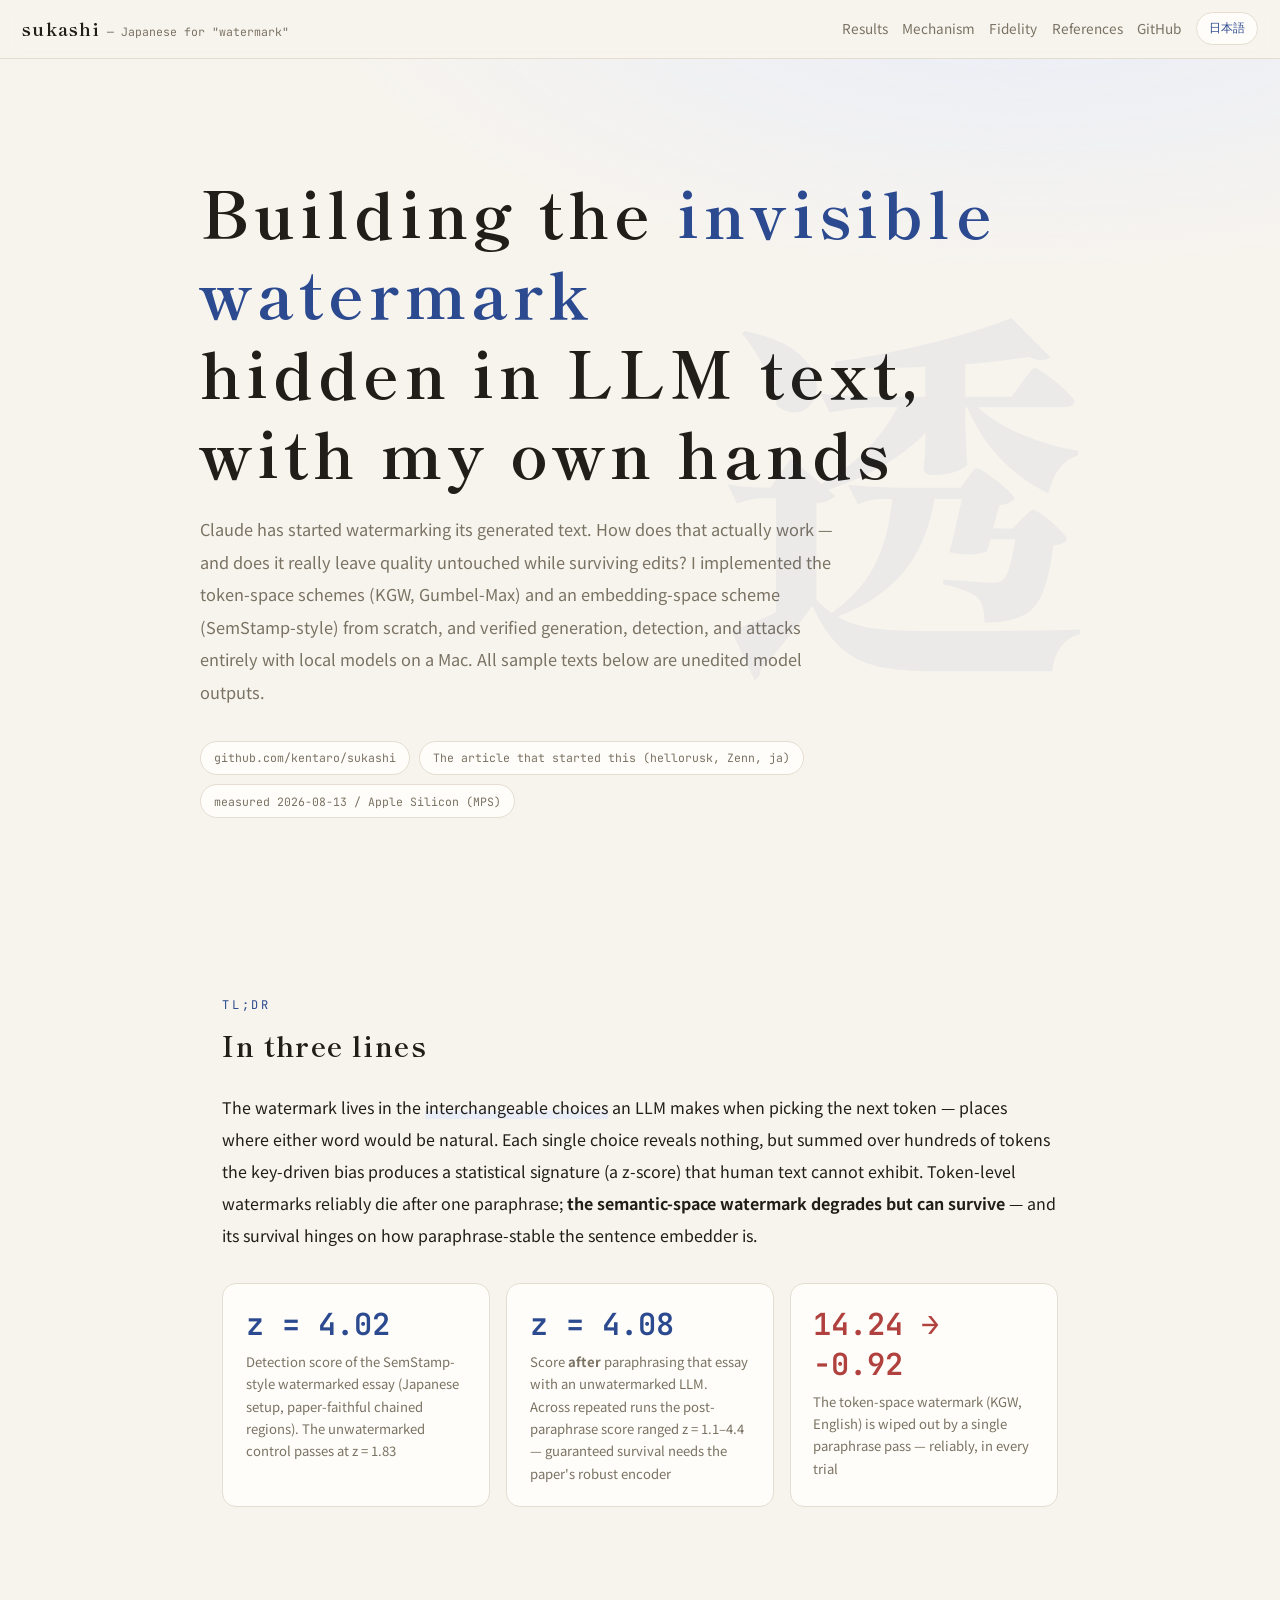
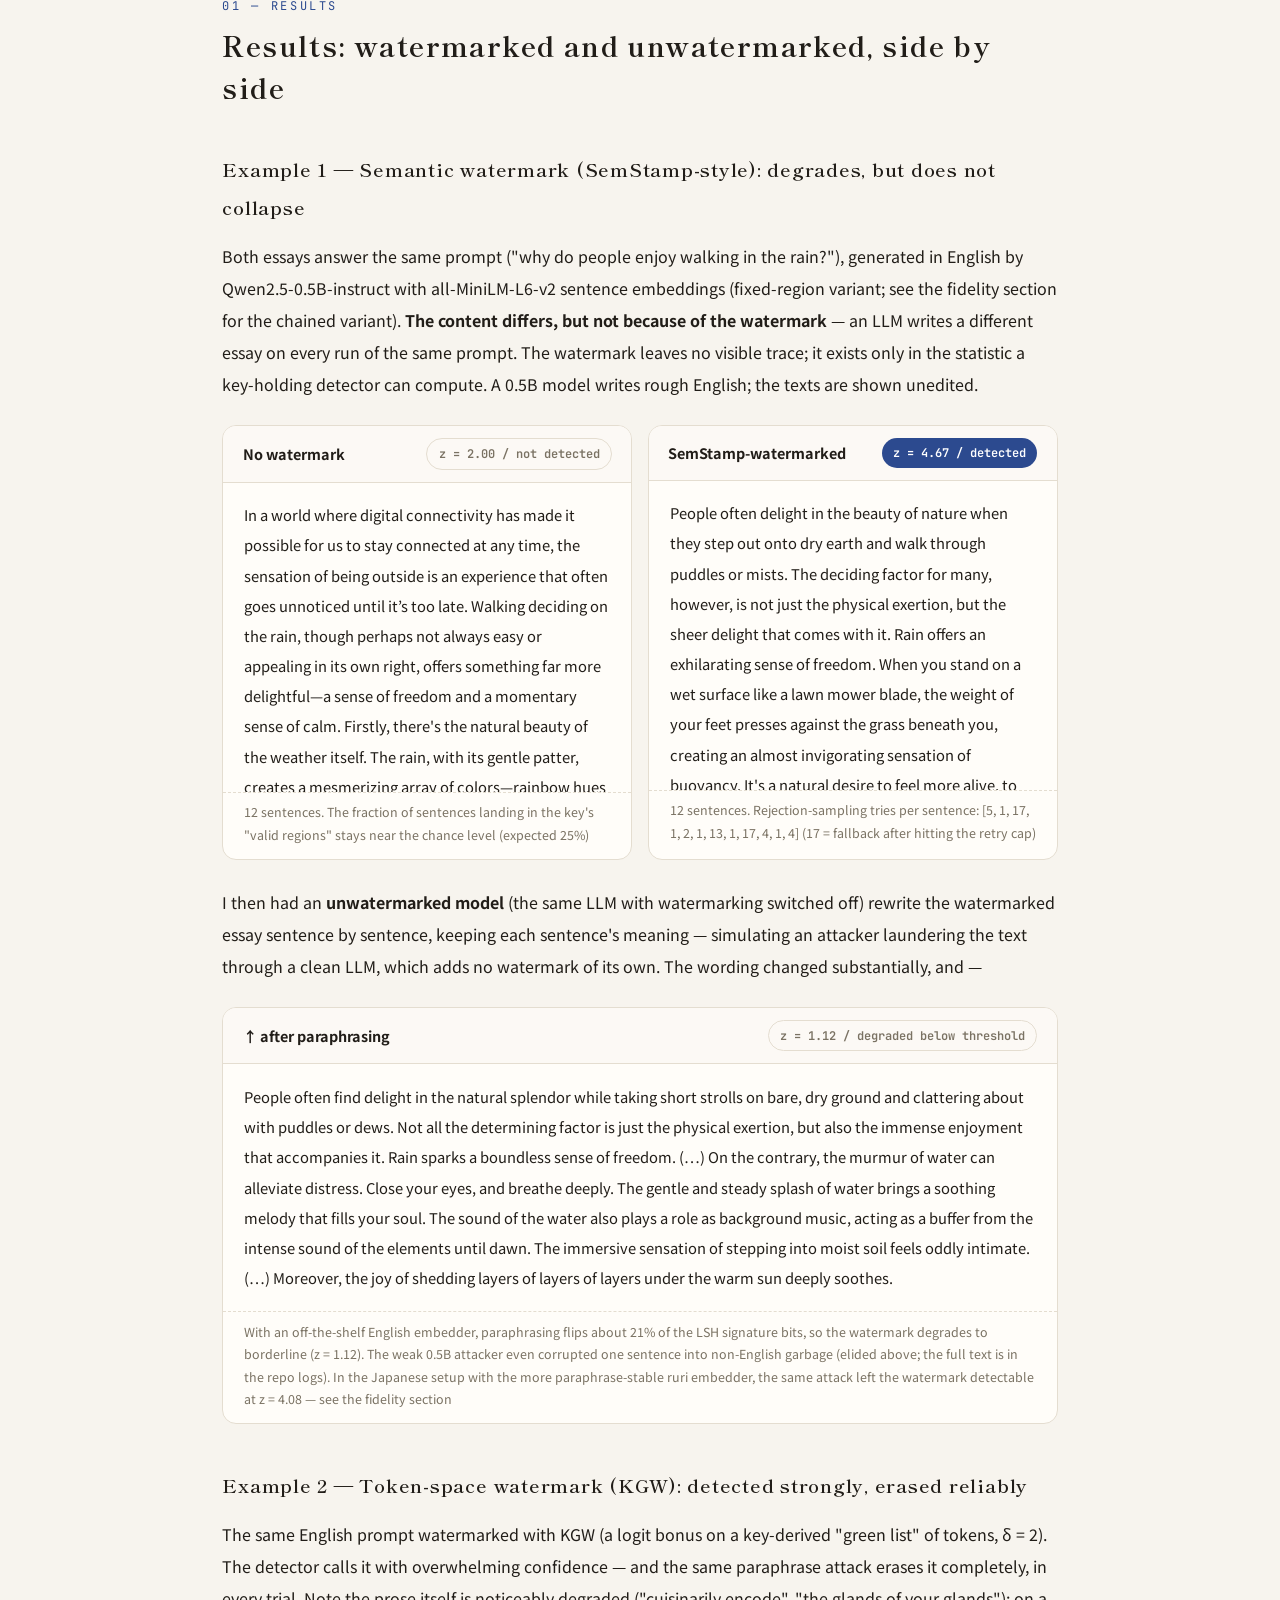
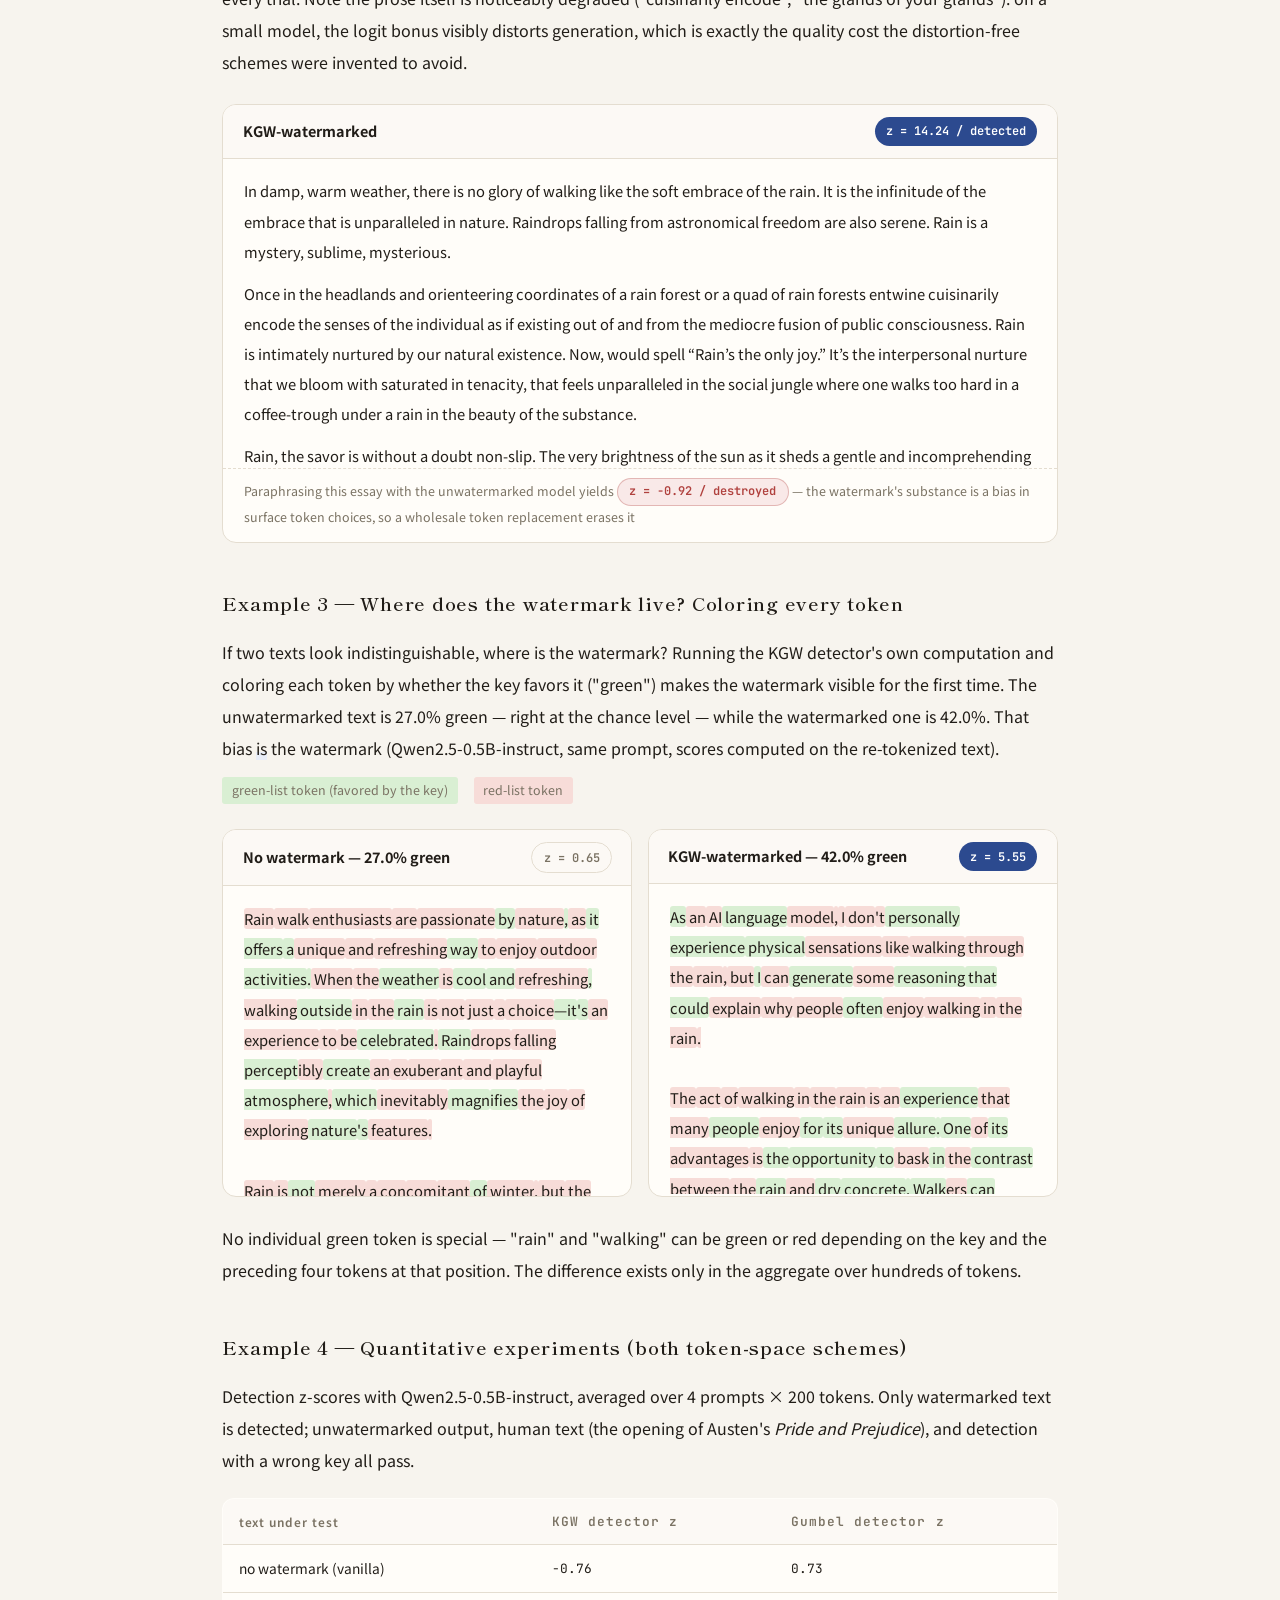
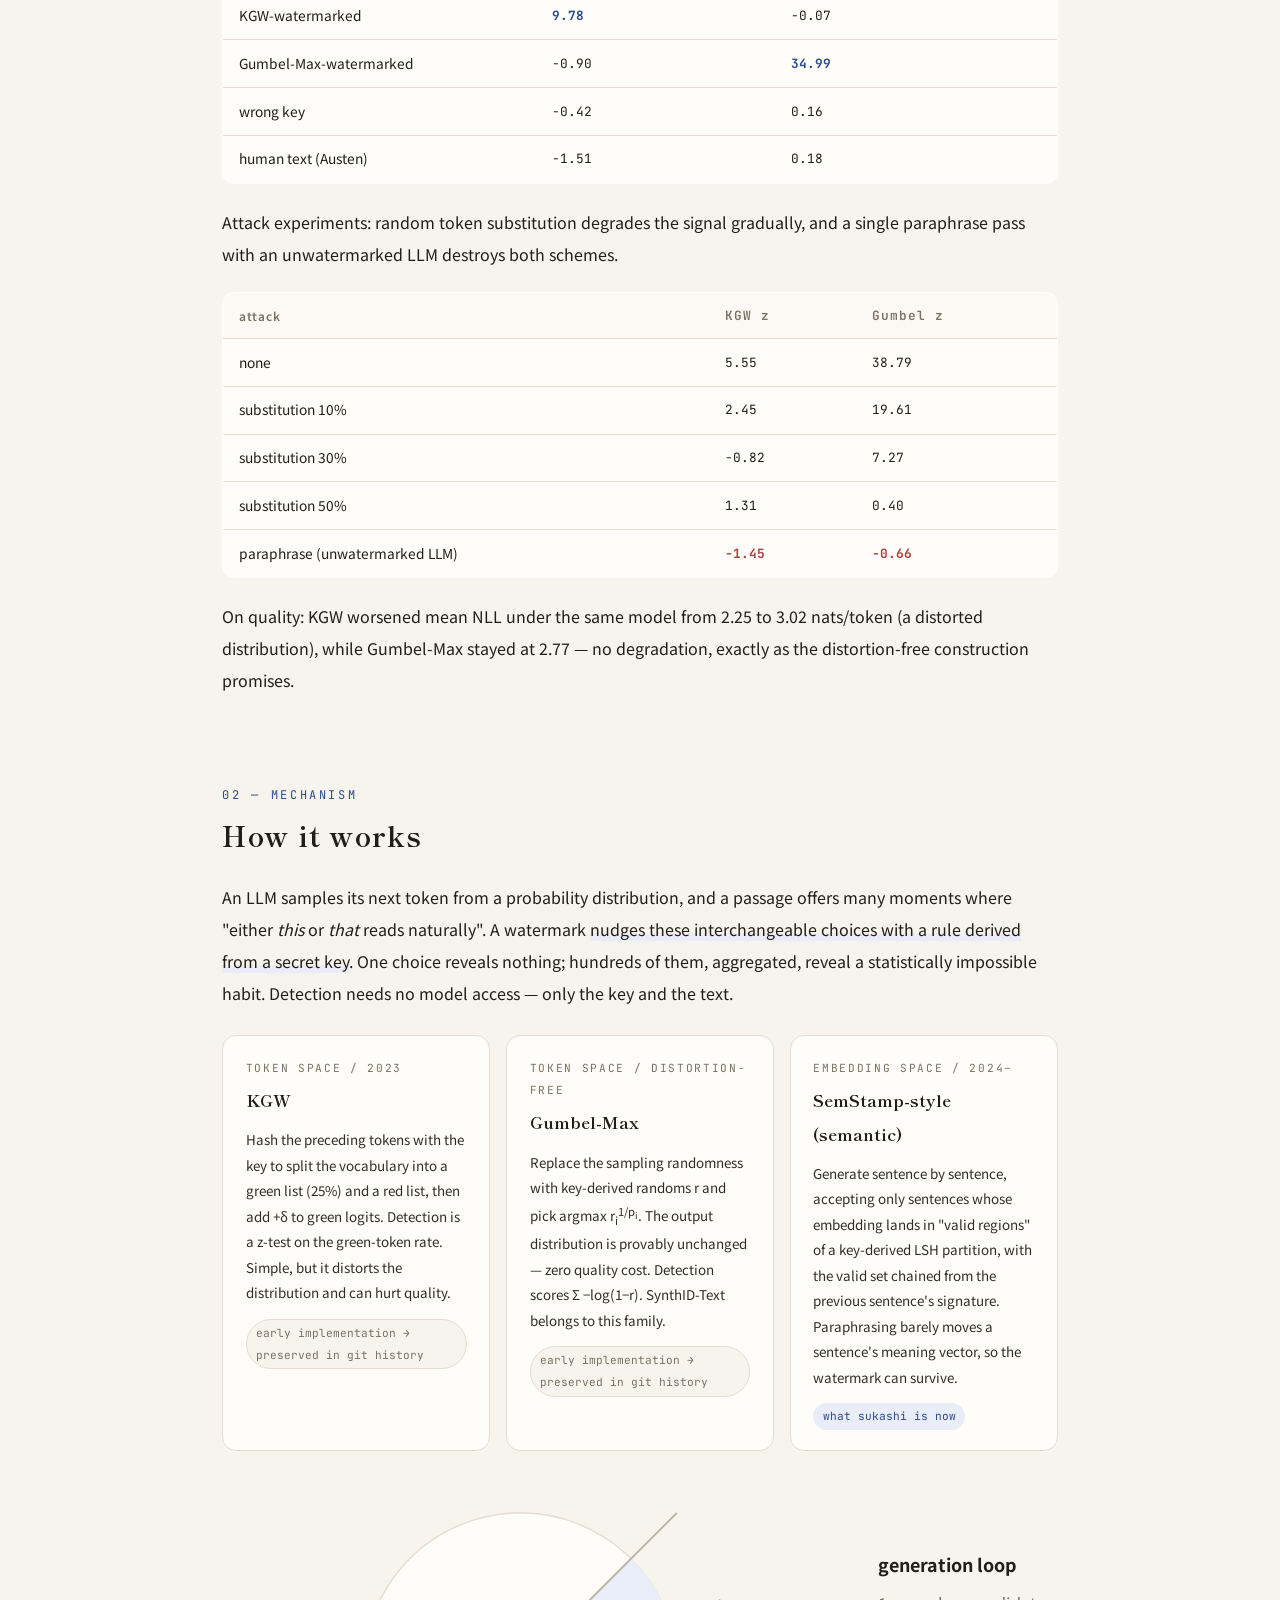
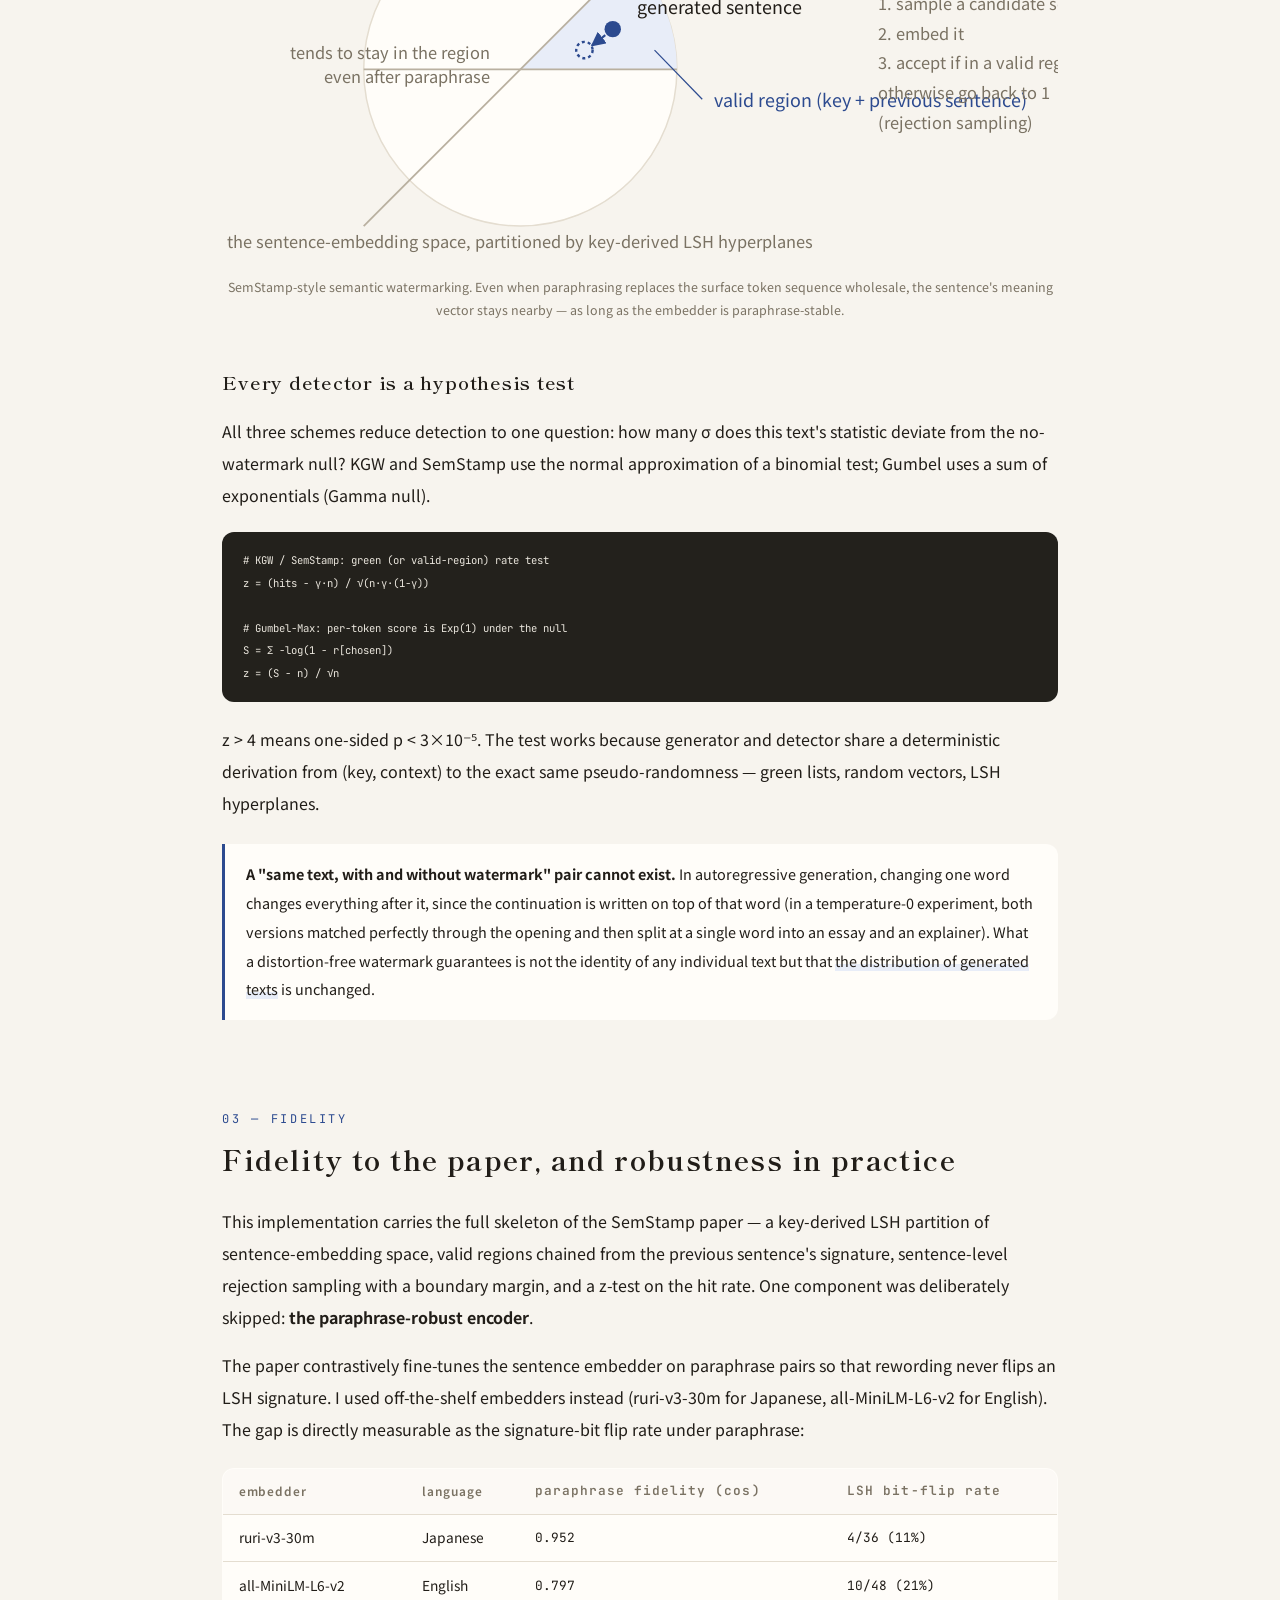
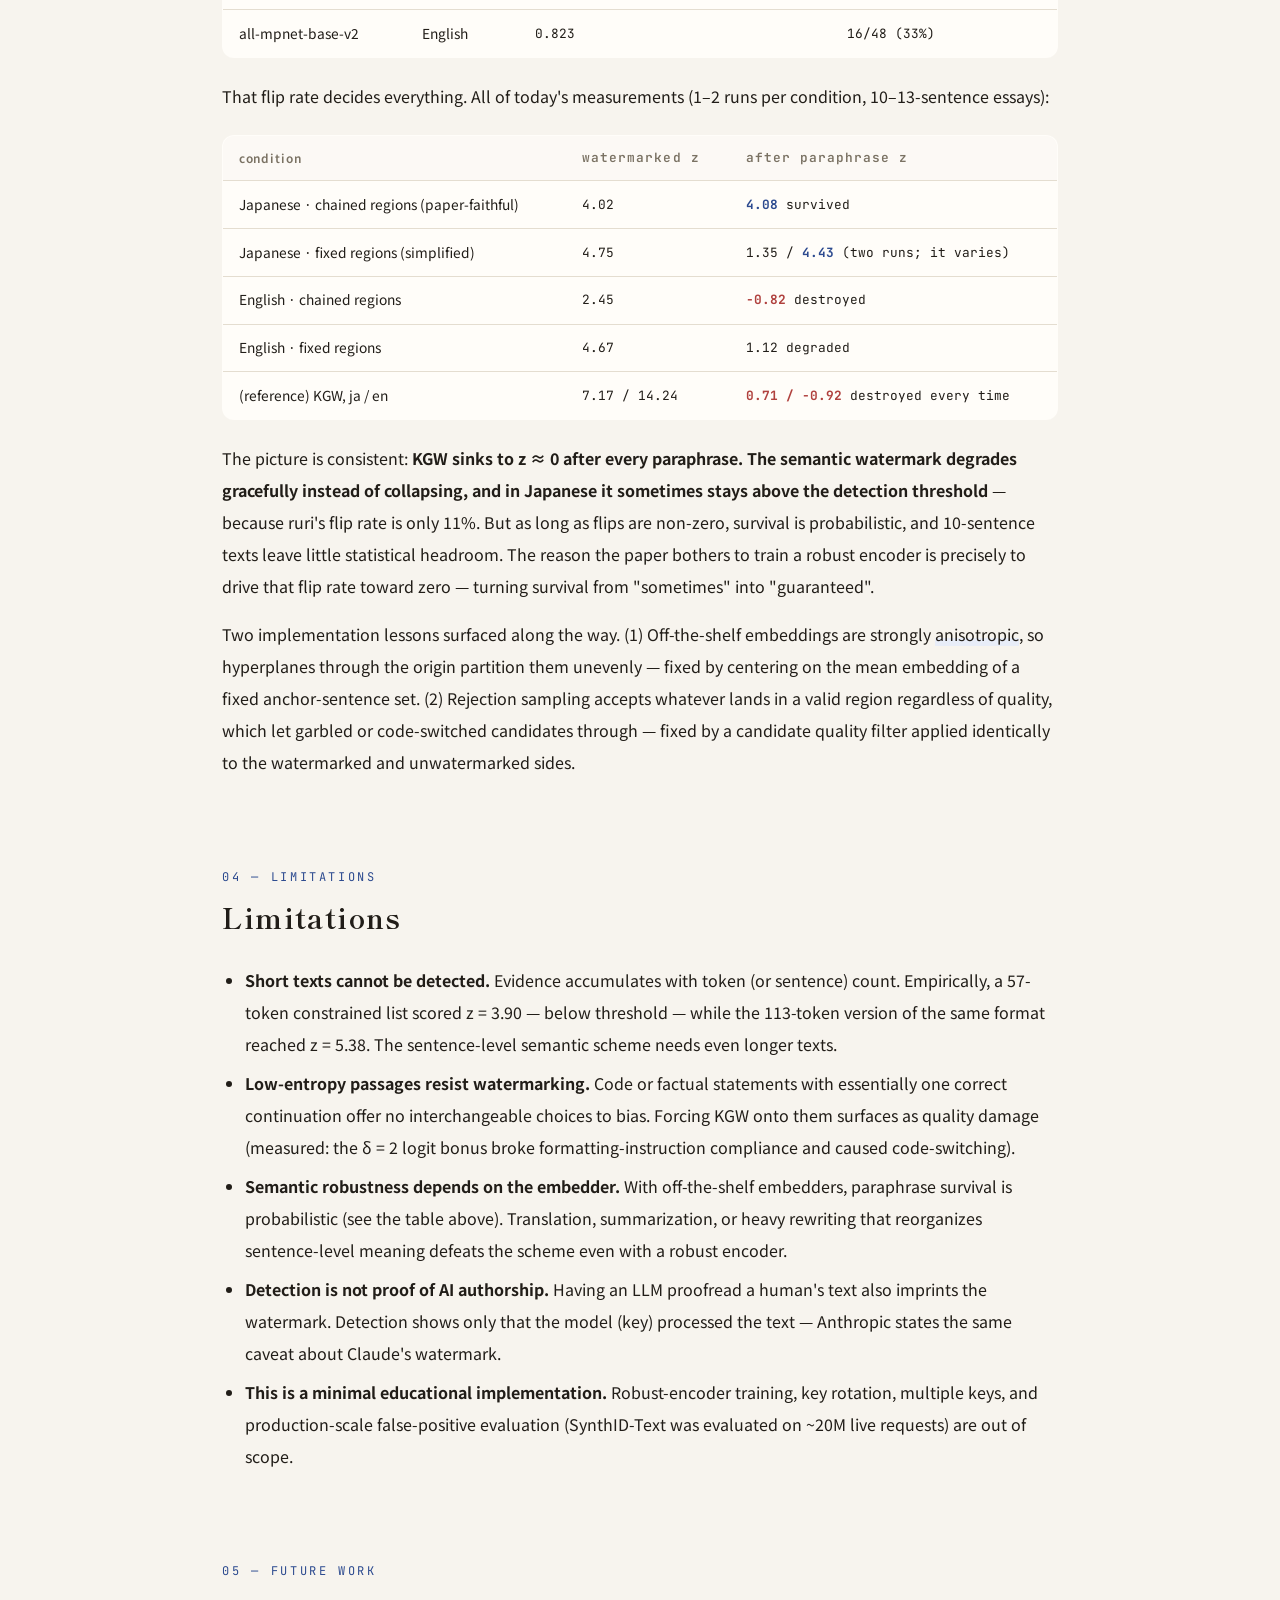
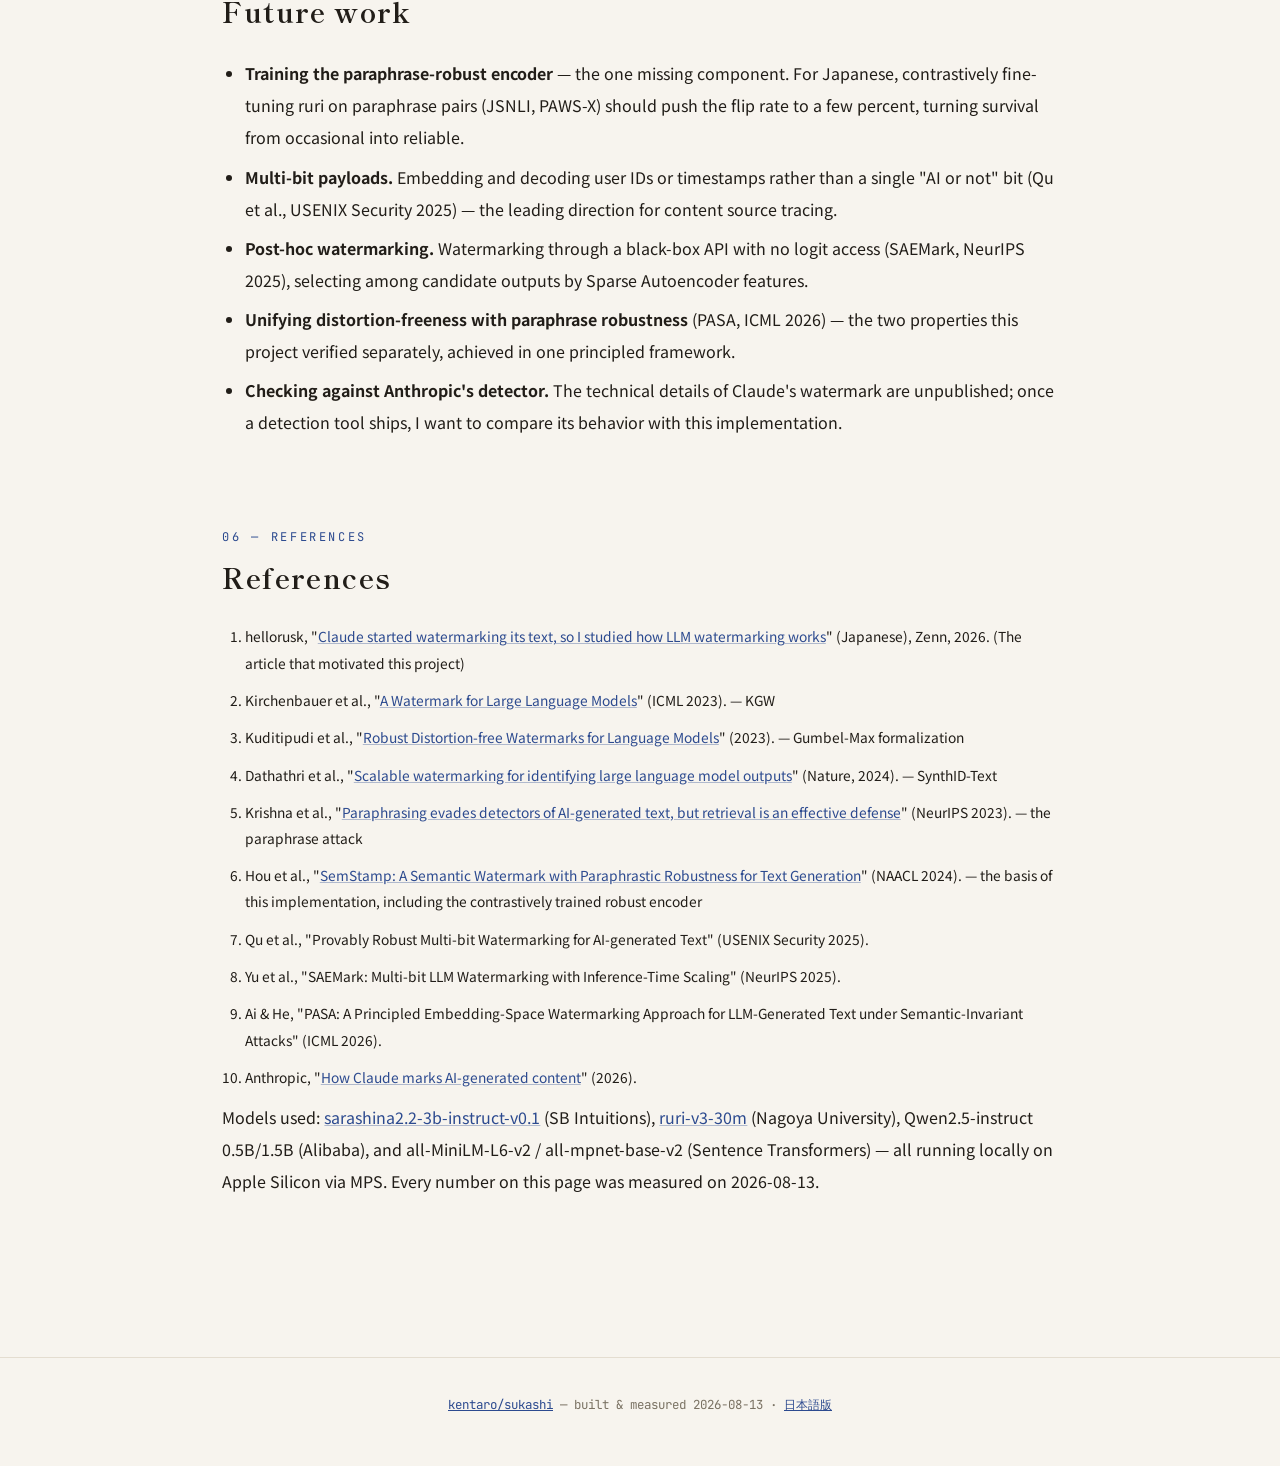
==== commit 8280003e: "Rewrite pages with final measurements, English examples, and fidelity section" ====
--- a/docs/en/index.html
+++ b/docs/en/index.html
@@ -14,11 +14,11 @@
 <body>
 
 <nav>
-  <a class="brand" href="#">sukashi<small>— sukashi means “watermark”</small></a>
+  <a class="brand" href="#">sukashi<small>— Japanese for "watermark"</small></a>
   <div class="links">
     <a href="#results">Results</a>
     <a href="#how">Mechanism</a>
-    <a href="#details">Details</a>
+    <a href="#fidelity">Fidelity</a>
     <a href="#refs">References</a>
     <a href="https://github.com/kentaro/sukashi">GitHub</a>
     <a class="lang" href="../">日本語</a>
@@ -29,7 +29,7 @@
   <div class="hero-inner">
     <div class="glyph">透</div>
     <h1>Building the <span class="accent">invisible watermark</span><br>hidden in LLM text,<br>with my own hands</h1>
-    <p class="tagline">Claude has started watermarking its generated text. How does that actually work — and does it really leave quality untouched while surviving edits? I implemented both token-space schemes (KGW, Gumbel-Max) and an embedding-space scheme (SemStamp-style) from scratch, and verified generation, detection, and attacks entirely with local models on a Mac.</p>
+    <p class="tagline">Claude has started watermarking its generated text. How does that actually work — and does it really leave quality untouched while surviving edits? I implemented the token-space schemes (KGW, Gumbel-Max) and an embedding-space scheme (SemStamp-style) from scratch, and verified generation, detection, and attacks entirely with local models on a Mac. All sample texts below are unedited model outputs.</p>
     <div class="meta">
       <a class="chip" href="https://github.com/kentaro/sukashi">github.com/kentaro/sukashi</a>
       <a class="chip" href="https://zenn.dev/hellorusk/articles/3328866ca9e922">The article that started this (hellorusk, Zenn, ja)</a>
@@ -43,11 +43,11 @@
 <section id="tldr">
   <span class="sec-label">TL;DR</span>
   <h2>In three lines</h2>
-  <p>The watermark lives in the <em>interchangeable choices</em> an LLM makes when picking the next token — places where either word would be natural. Each single choice reveals nothing, but summed over hundreds of tokens the key-driven bias produces a statistical signature (a z-score) that human text cannot exhibit. Token-level watermarks die after one paraphrase; <strong>the semantic-space watermark survived it</strong>.</p>
+  <p>The watermark lives in the <em>interchangeable choices</em> an LLM makes when picking the next token — places where either word would be natural. Each single choice reveals nothing, but summed over hundreds of tokens the key-driven bias produces a statistical signature (a z-score) that human text cannot exhibit. Token-level watermarks reliably die after one paraphrase; <strong>the semantic-space watermark degrades but can survive</strong> — and its survival hinges on how paraphrase-stable the sentence embedder is.</p>
   <div class="stats">
-    <div class="stat"><div class="num">z = 4.75</div><div class="desc">Detection score of the SemStamp-style watermarked Japanese essay. The unwatermarked control passes at z = 1.83</div></div>
-    <div class="stat"><div class="num">z = 4.43</div><div class="desc">Score <strong>after</strong> paraphrasing the same essay with an LLM. The semantic watermark survives rewording</div></div>
-    <div class="stat"><div class="num dead">7.17 → 0.71</div><div class="desc">The token-space watermark (KGW) is wiped out by a single paraphrase pass</div></div>
+    <div class="stat"><div class="num">z = 4.02</div><div class="desc">Detection score of the SemStamp-style watermarked essay (Japanese setup, paper-faithful chained regions). The unwatermarked control passes at z = 1.83</div></div>
+    <div class="stat"><div class="num">z = 4.08</div><div class="desc">Score <strong>after</strong> paraphrasing that essay with an unwatermarked LLM. Across repeated runs the post-paraphrase score ranged z = 1.1–4.4 — guaranteed survival needs the paper's robust encoder</div></div>
+    <div class="stat"><div class="num dead">14.24 → -0.92</div><div class="desc">The token-space watermark (KGW, English) is wiped out by a single paraphrase pass — reliably, in every trial</div></div>
   </div>
 </section>
 
@@ -55,61 +55,59 @@
   <span class="sec-label">01 — Results</span>
   <h2>Results: watermarked and unwatermarked, side by side</h2>
 
-  <h3>Example 1 — Semantic watermark (SemStamp-style): survives paraphrasing</h3>
-  <p>Both essays answer the same prompt (“why do people enjoy walking in the rain?”), generated by Sarashina2.2-3B-instruct with ruri-v3-30m sentence embeddings. <strong>The content differs, but not because of the watermark</strong> — an LLM writes a different essay on every run of the same prompt. The watermark leaves no visible trace in the text; it exists only in the statistic a key-holding detector can compute.</p>
+  <h3>Example 1 — Semantic watermark (SemStamp-style): degrades, but does not collapse</h3>
+  <p>Both essays answer the same prompt ("why do people enjoy walking in the rain?"), generated in English by Qwen2.5-0.5B-instruct with all-MiniLM-L6-v2 sentence embeddings (fixed-region variant; see the fidelity section for the chained variant). <strong>The content differs, but not because of the watermark</strong> — an LLM writes a different essay on every run of the same prompt. The watermark leaves no visible trace; it exists only in the statistic a key-holding detector can compute. A 0.5B model writes rough English; the texts are shown unedited.</p>
 
   <div class="pair-wrap"><div class="pair">
     <div class="sample">
-      <div class="head"><span class="t">No watermark</span><span class="z miss">z = 1.83 / not detected</span></div>
-      <div class="body"><p>人はなぜ雨の中の散歩を楽しむのでしょうか。それは早割で得ることができる独特の感覚や体験に魅了されるからだと言えるでしょう。雨は日常生活に突然訪れる変化であり、その湿気や音が普段とは異なる雰囲気をもたらします。まず、雨音の静寂が心地よいからです。ザーザーと降る雨水が地面を叩く音が、忙しい日常からひとときの安らぎを与えてくれます。この雨音に包まれることで、心を落ち着かせることができ、日常の雑踏から離れ、自然と一体感を感じることができます。次に、雨に濡れた路面や木々の緑が鮮やかな色彩を醸し出すからです。雨の日には光が柔らかく散乱し、世界がより幻想的に見えるのです。特に、濡れた葉っぱや地面に反射する太陽光が描く光の帯は、見る者に不思議な美しさを感じさせます。こうした視覚的な楽しさが、雨の中の散歩をより魅力的なものにします。</p></div>
-      <div class="note">10 sentences (Japanese). The fraction of sentences landing in the key's “valid regions” stays at the chance level (expected 25%)</div>
-    </div>
-    <div class="sample">
-      <div class="head"><span class="t">SemStamp-watermarked</span><span class="z hit">z = 4.75 / detected</span></div>
-      <div class="body"><p>雨の中の散歩は、一見すると少し変わっているように見えるかもしれませんが、そこには独特の魅力と理由があります。まず、雨音は心を静めてくれる効果があります。ザーザーと降る雨の音を聞きながら歩むことで、日常の騒音から離れ、心穏やかな気持ちになることができます。次に、雨が地面に降り注ぐ様子や、木々の葉に水滴が宿る姿は、とても美しく見えます。この自然の美しさは、雨の日ならではの特権であり、普段の日常生活の中では見過ごしがちな細部にも目を向ける機会となります。散歩中に sights and sounds が変化することで、新しい発見や楽しみが生まれます。さらに、雨中の散歩は季節の移り変わりを肌で感じることができます。春の雨、夏の雨、秋の雨、それぞれ異なる雰囲気があり、それを感じるたびに季節の変化を実感することができます。このことは、時間の流れに対する意識を改めて見直すきっかけにもなります。また、雨中の散歩は精神的なリフレッシュ効果も抜群です。</p></div>
-      <div class="note">All 10 sentences land in the key-designated valid regions. Rejection-sampling tries per sentence: [6, 17, 4, 3, 1, 3, 2, 1, 2, 4] (mean 4.3)</div>
+      <div class="head"><span class="t">No watermark</span><span class="z miss">z = 2.00 / not detected</span></div>
+      <div class="body"><p>In a world where digital connectivity has made it possible for us to stay connected at any time, the sensation of being outside is an experience that often goes unnoticed until it’s too late. Walking deciding on the rain, though perhaps not always easy or appealing in its own right, offers something far more delightful—a sense of freedom and a momentary sense of calm. Firstly, there's the natural beauty of the weather itself. The rain, with its gentle patter, creates a mesmerizing array of colors—rainbow hues of blue, green, brown, and purple. As you navigate through this rain-soaked landscape, every step you take brings you closer to nature, making the experience all the more tranquil and serene. Moreover, walking in the rain can be incredibly therapeutic, especially if you’re feeling stressed or anxious. The rhythmic sound of your feet against the wet ground calms your mind, releasing tension and bringing a sense of Hemingway-like ease. (…) It’s a reminder that even when the world seems chaotic or overwhelming, there’s still room for a moment of serenity and discovery in life.</p></div>
+      <div class="note">12 sentences. The fraction of sentences landing in the key's "valid regions" stays near the chance level (expected 25%)</div>
+    </div>
+    <div class="sample">
+      <div class="head"><span class="t">SemStamp-watermarked</span><span class="z hit">z = 4.67 / detected</span></div>
+      <div class="body"><p>People often delight in the beauty of nature when they step out onto dry earth and walk through puddles or mists. The deciding factor for many, however, is not just the physical exertion, but the sheer delight that comes with it. Rain offers an exhilarating sense of freedom. When you stand on a wet surface like a lawn mower blade, the weight of your feet presses against the grass beneath you, creating an almost invigorating sensation of buoyancy. It's a natural desire to feel more alive, to be less weighed down by the surrounding environment, especially as the weather gets cooler. In contrast, the sound of water can create a soothing effect. As you approach a puddle, the slow and steady trickle creates a rhythmic cadence that soothes the soul. The sound of the water also serves as a kind of background music, providing an auditory buffer from the elements' harshness until the day dawns. The tactile experience of stepping into wet ground feels oddly intimate. Each step carries with it a weight, drawing the listener deeper into the moment. There's something about this tactile engagement with nature that transcends the usual barriers between man and his surroundings, making for a truly serene experience. Furthermore, there's a primal satisfaction in being outdoors under the warm sun.</p></div>
+      <div class="note">12 sentences. Rejection-sampling tries per sentence: [5, 1, 17, 1, 2, 1, 13, 1, 17, 4, 1, 4] (17 = fallback after hitting the retry cap)</div>
     </div>
   </div></div>
 
-  <p>I then had an <strong>unwatermarked model</strong> (the same LLM with watermarking switched off) rewrite the watermarked essay “keeping the meaning, changing the wording as much as possible” — simulating an attacker laundering the text through a clean LLM, which adds no watermark of its own. The token sequence changed substantially, and yet —</p>
+  <p>I then had an <strong>unwatermarked model</strong> (the same LLM with watermarking switched off) rewrite the watermarked essay sentence by sentence, keeping each sentence's meaning — simulating an attacker laundering the text through a clean LLM, which adds no watermark of its own. The wording changed substantially, and —</p>
 
   <div class="sample">
-    <div class="head"><span class="t">↑ after paraphrasing</span><span class="z hit">z = 4.43 / still detected</span></div>
-    <div class="body"><p>雨中の散歩は、一見すると特別な行動に映るかもしれませんが、実際には独特の魅力と価値があります。まず、雨音は心を静寂へと導く効果があります。ザーザーと雨が降る音を聞きながら歩くことで、日常の喧騒から離れ、心安らぐ気持ちになれます。次に、雨が地面に降り注ぐ様子や、木々の葉に水滴が宿る光景は、非常に美しく見えます。こうした雨の日ならではの自然の美は、日常生活の中では見逃しがちな細部に意識を向ける機会を提供してくれます。散歩中、sights and sounds が変化により、新しい発見や楽しみがもたらされます。さらに、雨中の散歩を通じて季節の移ろいを肌で感じることができ、春の雨、夏の雨、秋の雨など、それぞれ異なる雰囲気を味わうことで、季節の変化を実感できます。このことは、時間の経過に対する自覚を再確認するきっかけともなります。最後に、雨中の散歩は精神的なリフレッシュ効果も非常に高く、心新たになる経験をもたらします。</p></div>
-    <div class="note">Rewording does not move a sentence's meaning, so its embedding stays inside the same region. The hit rate over 9 sentences was essentially preserved</div>
-  </div>
-
-  <h3>Example 2 — Token-space watermark (KGW): natural text, but one paraphrase kills it</h3>
-  <p>An essay from the same Sarashina model watermarked with KGW (a logit bonus on a key-derived “green list” of tokens). Reading it gives no clue that a watermark is present, yet the detector calls it — until the same paraphrase attack erases it completely.</p>
+    <div class="head"><span class="t">↑ after paraphrasing</span><span class="z miss">z = 1.12 / degraded below threshold</span></div>
+    <div class="body"><p>People often find delight in the natural splendor while taking short strolls on bare, dry ground and clattering about with puddles or dews. Not all the determining factor is just the physical exertion, but also the immense enjoyment that accompanies it. Rain sparks a boundless sense of freedom. (…) On the contrary, the murmur of water can alleviate distress. Close your eyes, and breathe deeply. The gentle and steady splash of water brings a soothing melody that fills your soul. The sound of the water also plays a role as background music, acting as a buffer from the intense sound of the elements until dawn. The immersive sensation of stepping into moist soil feels oddly intimate. (…) Moreover, the joy of shedding layers of layers of layers under the warm sun deeply soothes.</p></div>
+    <div class="note">With an off-the-shelf English embedder, paraphrasing flips about 21% of the LSH signature bits, so the watermark degrades to borderline (z = 1.12). The weak 0.5B attacker even corrupted one sentence into non-English garbage (elided above; the full text is in the repo logs). In the Japanese setup with the more paraphrase-stable ruri embedder, the same attack left the watermark detectable at z = 4.08 — see the fidelity section</div>
+  </div>
+
+  <h3>Example 2 — Token-space watermark (KGW): detected strongly, erased reliably</h3>
+  <p>The same English prompt watermarked with KGW (a logit bonus on a key-derived "green list" of tokens, δ = 2). The detector calls it with overwhelming confidence — and the same paraphrase attack erases it completely, in every trial. Note the prose itself is noticeably degraded ("cuisinarily encode", "the glands of your glands"): on a small model, the logit bonus visibly distorts generation, which is exactly the quality cost the distortion-free schemes were invented to avoid.</p>
 
   <div class="sample">
-    <div class="head"><span class="t">KGW-watermarked</span><span class="z hit">z = 7.17 / detected</span></div>
+    <div class="head"><span class="t">KGW-watermarked</span><span class="z hit">z = 14.24 / detected</span></div>
     <div class="body">
-      <p>雨と散歩は、一見すると相反する体験の組み合わせのように見えるかもしれません。でも、人はなぜ雨の中の散歩を enjoyするのでしょうか。その理由はいくつか考えられます。</p>
-      <p>まず、雨の音や雰囲気が心に落ち着いてくれるからです。しっとりと降り注ぐ雨の音や、大地を濡らす質感は、日常生活での騒音や急ぎを忘れさせる効果があります。 Raindropsが作る静かなリズムは、忙しい日々の中で得られるちょっとした煩雑さからの解放感を促します。</p>
-      <p>次に、雨の中の散歩は新しい視点を提供してくれます。普通とは違った風景が雨の水滴に反射し、風景が輝きが増します。特に夜の雨は、街灯やその他の光が織りなす光のパターンがとても美しく、普段とは異なる世界への扉を開いてくれます。</p>
-      <p>また、雨の日は人が少なく、ゆっくりと歩くことができます。人混みを避けて自分のペースで探求する時間を過ごすことができるのです。これが普段の日常とは少し異なる、特別な体験をもたらします。</p>
-      <p>最後に、雨の中の散歩は自己発見の場ともなり得ます。静かに自分を省みる時間を持つことで、普段見逃しがちな感情や思考を整理することができます。雨に濡れることによる肌感覚も、新たなインスピレーションを引き出すきっかけとなります。</p>
-    </div>
-    <div class="note">Paraphrasing the same essay with the unwatermarked model yields <span class="z dead">z = 0.71 / destroyed</span> — the watermark's substance is a bias in surface token choices, so a wholesale token replacement erases it</div>
+      <p>In damp, warm weather, there is no glory of walking like the soft embrace of the rain. It is the infinitude of the embrace that is unparalleled in nature. Raindrops falling from astronomical freedom are also serene. Rain is a mystery, sublime, mysterious.</p>
+      <p>Once in the headlands and orienteering coordinates of a rain forest or a quad of rain forests entwine cuisinarily encode the senses of the individual as if existing out of and from the mediocre fusion of public consciousness. Rain is intimately nurtured by our natural existence. Now, would spell “Rain’s the only joy.” It’s the interpersonal nurture that we bloom with saturated in tenacity, that feels unparalleled in the social jungle where one walks too hard in a coffee-trough under a rain in the beauty of the substance.</p>
+      <p>Rain, the savor is without a doubt non-slip. The very brightness of the sun as it sheds a gentle and incomprehending embrace across them is accompanied by the powerful mix of fragrances and chemicals filled into an amber-stained sweat of your skin that spreads from the glands of your glands into your body. (…)</p>
+    </div>
+    <div class="note">Paraphrasing this essay with the unwatermarked model yields <span class="z dead">z = -0.92 / destroyed</span> — the watermark's substance is a bias in surface token choices, so a wholesale token replacement erases it</div>
   </div>
 
   <h3>Example 3 — Where does the watermark live? Coloring every token</h3>
-  <p>If two texts look indistinguishable, where is the watermark? Running the KGW detector's own computation and coloring each token by whether the key favors it (“green”) makes the watermark visible for the first time. The unwatermarked text is 28.5% green — exactly the chance level — while the watermarked one is 43%. That bias <em>is</em> the watermark (Qwen2.5-1.5B-instruct, temperature 0, same prompt).</p>
+  <p>If two texts look indistinguishable, where is the watermark? Running the KGW detector's own computation and coloring each token by whether the key favors it ("green") makes the watermark visible for the first time. The unwatermarked text is 27.0% green — right at the chance level — while the watermarked one is 42.0%. That bias <em>is</em> the watermark (Qwen2.5-0.5B-instruct, same prompt, scores computed on the re-tokenized text).</p>
   <div class="legend"><span class="g">green-list token (favored by the key)</span><span class="r">red-list token</span></div>
   <div class="pair-wrap"><div class="pair">
     <div class="sample">
-      <div class="head"><span class="t">No watermark — 28.5% green</span><span class="z miss">z = 1.14</span></div>
-      <div class="body tokens"><span class="r">雨</span><span class="r">の中</span><span class="r">の</span><span class="r">散</span><span class="r">歩</span><span class="r">は</span><span class="g">、</span><span class="g">日本の</span><span class="r">風</span><span class="r">土</span><span class="r">や</span><span class="r">文化</span><span class="r">、</span><span class="r">人々</span><span class="r">の</span><span class="r">心</span><span class="r">に</span><span class="r">深</span><span class="r">く</span><span class="r">根</span><span class="r">付</span><span class="r">いた</span><span class="r">楽しみ</span><span class="g">方</span><span class="r">の</span><span class="g">一つ</span><span class="r">です</span><span class="g">。</span><span class="g">雨</span><span class="r">の</span><span class="r">日</span><span class="g">は</span><span class="g">、</span><span class="r">静</span><span class="r">寂</span><span class="g">と</span><span class="r">神秘</span><span class="r">感</span><span class="r">を</span><span class="r">味</span><span class="r">わ</span><span class="r">う</span><span class="r">良い</span><span class="r">機</span><span class="r">会</span><span class="r">です</span><span class="g">。</span><span class="g">雨</span><span class="r">が</span><span class="r">降</span><span class="r">る</span><span class="g">日</span><span class="g">は</span><span class="r">、</span><span class="r">人々</span><span class="r">は</span><span class="r">散</span><span class="g">歩</span><span class="r">を</span><span class="r">楽し</span><span class="r">む</span><span class="r">時間</span><span class="r">が増え</span><span class="g">ます</span><span class="r">。</span><span class="r">雨</span><span class="r">が</span><span class="r">降</span><span class="r">る</span><span class="g">日</span><span class="g">は</span><span class="r">、</span><span class="r">散</span><span class="r">歩</span><span class="g">を</span><span class="r">楽し</span><span class="r">む</span><span class="r">人々</span><span class="r">が</span><span class="r">増</span><span class="r">える</span><span class="g">という</span><span class="g">風</span><span class="r">景</span><span class="g">が</span><span class="r">見</span><span class="r">られます</span><span class="r">。<br><br></span><span class="g">雨</span><span class="r">の中</span><span class="g">の</span><span class="g">散</span><span class="r">歩</span><span class="r">は</span><span class="g">、</span><span class="r">雨</span><span class="g">の</span><span class="r">音</span><span class="r">や</span><span class="g">風</span><span class="r">の</span><span class="r">音</span><span class="r">、</span><span class="r">葉</span><span class="g">の</span><span class="g">落ち</span><span class="g">る</span><span class="g">音</span><span class="r">、</span><span class="r">そして</span><span class="r">雨</span><span class="r">が</span><span class="g">地面</span><span class="r">に</span><span class="r">落ち</span><span class="r">る</span><span class="r">音</span><span class="g">など</span><span class="g">、</span><span class="r">雨</span><span class="g">の</span><span class="r">音</span><span class="g">楽</span><span class="r">を</span><span class="g">楽し</span><span class="r">む</span><span class="r">ことができます</span><span class="r">。</span><span class="r">雨</span><span class="g">の</span><span class="r">音</span><span class="r">楽</span><span class="g">は</span><span class="r">、</span><span class="r">散</span><span class="g">歩</span><span class="g">を</span><span class="r">楽し</span><span class="r">む</span><span class="r">人々</span><span class="r">の</span><span class="r">心</span><span class="r">を</span><span class="r">落ち着</span><span class="r">か</span><span class="r">せ</span><span class="r">、</span><span class="r">心</span><span class="r">地</span><span class="r">よい</span><span class="r">リ</span><span class="r">ラ</span><span class="g">ク</span><span class="g">ゼ</span><span class="r">ーション</span><span class="r">を</span><span class="r">提供</span><span class="r">します</span><span class="r">。<br><br></span><span class="g">また</span><span class="r">、</span><span class="r">雨</span><span class="r">の中</span><span class="g">の</span><span class="r">散</span><span class="r">歩</span><span class="r">は</span><span class="g">、</span><span class="r">雨</span><span class="g">の</span><span class="r">色</span><span class="g">や</span><span class="g">雨</span><span class="g">の</span><span class="g">風</span><span class="r">景</span><span class="r">を</span><span class="g">楽し</span><span class="r">む</span><span class="g">ことができます</span><span class="r">。</span><span class="r">雨</span><span class="g">の</span><span class="r">色</span><span class="r">は</span><span class="r">、</span><span class="r">青</span><span class="r">や</span><span class="r">紫</span><span class="r">、</span><span class="r">赤</span><span class="g">など</span><span class="r">、</span><span class="g">様々な</span><span class="r">色</span><span class="r">を</span><span class="r">楽し</span><span class="g">む</span><span class="r">ことができます</span><span class="r">。</span></div>
-    </div>
-    <div class="sample">
-      <div class="head"><span class="t">KGW-watermarked — 43% green</span><span class="z hit">z = 5.88</span></div>
-      <div class="body tokens"><span class="r">雨</span><span class="r">の中</span><span class="r">の</span><span class="r">散</span><span class="r">歩</span><span class="r">は</span><span class="g">、</span><span class="g">日本の</span><span class="g">伝</span><span class="r">統</span><span class="r">的な</span><span class="r">風</span><span class="r">習</span><span class="g">と</span><span class="r">文化</span><span class="g">の</span><span class="g">一部</span><span class="g">として</span><span class="g">、</span><span class="g">多くの</span><span class="r">人々</span><span class="r">に</span><span class="g">親</span><span class="r">しま</span><span class="r">れ</span><span class="r">ています</span><span class="r">。</span><span class="g">なぜ</span><span class="g">人々</span><span class="r">は</span><span class="r">雨</span><span class="r">の中</span><span class="r">の</span><span class="g">散</span><span class="r">歩</span><span class="r">を</span><span class="g">楽し</span><span class="r">む</span><span class="g">のでしょうか</span><span class="r">？</span><span class="r">それは</span><span class="g">多</span><span class="g">方面</span><span class="r">から</span><span class="r">説</span><span class="r">明</span><span class="r">できます</span><span class="r">。<br><br></span><span class="r">1</span><span class="r">.</span><span class="r"> 空</span><span class="r">気</span><span class="r">の</span><span class="g">澄</span><span class="g">んだ</span><span class="r">感</span><span class="r">覚</span><span class="g">：</span><span class="r">雨</span><span class="g">は</span><span class="r">空</span><span class="g">気</span><span class="r">を</span><span class="r">澄</span><span class="g">ます</span><span class="g">こと</span><span class="r">から</span><span class="g">、</span><span class="g">雨</span><span class="r">の中</span><span class="g">の</span><span class="r">散</span><span class="r">歩</span><span class="r">は</span><span class="g">、</span><span class="r">空</span><span class="r">気</span><span class="r">の</span><span class="r">澄</span><span class="r">んだ</span><span class="g">状</span><span class="g">態</span><span class="g">が</span><span class="g">感じ</span><span class="r">られる</span><span class="g">貴</span><span class="r">重</span><span class="r">な</span><span class="r">体</span><span class="g">験</span><span class="g">となる</span><span class="g">ことがあります</span><span class="r">。</span><span class="g">この</span><span class="r">澄</span><span class="r">んだ</span><span class="r">空</span><span class="r">気</span><span class="g">は</span><span class="r">、</span><span class="r">心</span><span class="g">身</span><span class="r">とも</span><span class="r">に</span><span class="g">リ</span><span class="r">ラ</span><span class="r">ックス</span><span class="g">させ</span><span class="g">、</span><span class="g">ストレス</span><span class="r">を</span><span class="g">和</span><span class="r">ら</span><span class="r">げ</span><span class="g">てくれ</span><span class="g">ます</span><span class="r">。<br><br></span><span class="g">2</span><span class="g">.</span><span class="g"> </span><span class="r">人</span><span class="r">間</span><span class="r">の</span><span class="g">心理</span><span class="g">的な</span><span class="r">反</span><span class="r">応</span><span class="r">：</span><span class="g">雨</span><span class="r">の中</span><span class="r">の</span><span class="g">散</span><span class="r">歩</span><span class="r">は</span><span class="g">、</span><span class="g">人々</span><span class="g">が</span><span class="g">自然</span><span class="g">の</span><span class="g">力を</span><span class="r">体</span><span class="r">験</span><span class="g">する</span><span class="r">機</span><span class="r">会</span><span class="g">となる</span><span class="g">ため</span><span class="r">、</span><span class="g">心理</span><span class="g">的な</span><span class="r">反</span><span class="r">応</span><span class="g">にも</span><span class="g">影響</span><span class="g">を</span><span class="r">及</span><span class="r">ぼ</span><span class="r">します</span><span class="r">。</span><span class="r">雨</span><span class="g">が</span><span class="r">降</span><span class="g">った</span><span class="g">とき</span><span class="r">、</span><span class="r">人々</span><span class="r">は</span><span class="g">心</span><span class="r">地</span><span class="g">よく</span><span class="r">、</span><span class="r">穏</span><span class="g">や</span><span class="r">か</span><span class="g">になる</span><span class="g">ことができます</span><span class="g">。<br><br></span><span class="r">3</span><span class="g">.</span><span class="r"> 観</span><span class="r">光</span><span class="r">の</span><span class="g">目的</span><span class="r">：</span><span class="r">雨</span><span class="r">の中</span><span class="r">の</span><span class="g">散</span><span class="r">歩</span><span class="r">は</span></div>
+      <div class="head"><span class="t">No watermark — 27.0% green</span><span class="z miss">z = 0.65</span></div>
+      <div class="body tokens"><span class="r">Rain</span><span class="r"> walk</span><span class="r"> enthusiasts</span><span class="r"> are</span><span class="r"> passionate</span><span class="g"> by</span><span class="r"> nature</span><span class="g">,</span><span class="r"> as</span><span class="g"> it</span><span class="g"> offers</span><span class="g"> a</span><span class="r"> unique</span><span class="r"> and</span><span class="r"> refreshing</span><span class="g"> way</span><span class="r"> to</span><span class="r"> enjoy</span><span class="r"> outdoor</span><span class="g"> activities</span><span class="g">.</span><span class="r"> When</span><span class="r"> the</span><span class="g"> weather</span><span class="r"> is</span><span class="g"> cool</span><span class="g"> and</span><span class="r"> refreshing</span><span class="g">,</span><span class="r"> walking</span><span class="g"> outside</span><span class="r"> in</span><span class="r"> the</span><span class="g"> rain</span><span class="r"> is</span><span class="r"> not</span><span class="r"> just</span><span class="r"> a</span><span class="r"> choice</span><span class="g">—it</span><span class="g">&#x27;s</span><span class="r"> an</span><span class="r"> experience</span><span class="r"> to</span><span class="r"> be</span><span class="g"> celebrated</span><span class="r">.</span><span class="g"> Rain</span><span class="r">drops</span><span class="r"> falling</span><span class="g"> percept</span><span class="r">ibly</span><span class="g"> create</span><span class="r"> an</span><span class="r"> ex</span><span class="r">uber</span><span class="r">ant</span><span class="r"> and</span><span class="r"> playful</span><span class="g"> atmosphere</span><span class="r">,</span><span class="g"> which</span><span class="r"> inevitably</span><span class="g"> magn</span><span class="g">ifies</span><span class="r"> the</span><span class="r"> joy</span><span class="r"> of</span><span class="r"> exploring</span><span class="g"> nature</span><span class="g">&#x27;s</span><span class="r"> features</span><span class="r">.</span><span class="r"> <br><br></span><span class="r">Rain</span><span class="r"> is</span><span class="g"> not</span><span class="r"> merely</span><span class="r"> a</span><span class="r"> con</span><span class="r">com</span><span class="r">itant</span><span class="g"> of</span><span class="r"> winter</span><span class="r">,</span><span class="r"> but</span><span class="r"> the</span><span class="r"> element</span><span class="r"> of</span><span class="r"> humidity</span><span class="r"> ex</span><span class="r">haled</span><span class="g"> from</span><span class="r"> trees</span><span class="r"> by</span><span class="r"> leaves</span><span class="r">,</span><span class="r"> wax</span><span class="r">ing</span><span class="r"> and</span><span class="r"> w</span><span class="r">aning</span><span class="r">,</span><span class="r"> creating</span><span class="r"> a</span><span class="g"> depth</span><span class="r"> of</span><span class="r"> blue</span><span class="r"> color</span><span class="r"> that</span><span class="r"> highlights</span><span class="r"> the</span><span class="g"> world</span><span class="g">&#x27;s</span><span class="r"> surroundings</span><span class="r">.</span><span class="g"> This</span><span class="r"> color</span><span class="r">ation</span><span class="g"> creates</span><span class="r"> a</span><span class="r"> deep</span><span class="g">,</span><span class="r"> serene</span><span class="r"> effect</span><span class="r">,</span><span class="r"> which</span><span class="r"> is</span><span class="g"> reminiscent</span><span class="r"> of</span><span class="r"> the</span><span class="r"> serene</span><span class="r"> landscapes</span><span class="r"> of</span><span class="g"> gardens</span><span class="r"> and</span><span class="r"> by</span><span class="g"> the</span><span class="r"> sea</span><span class="r">.</span><span class="r"> These</span><span class="r"> views</span><span class="r"> serve</span><span class="r"> as</span><span class="r"> a</span><span class="r"> desire</span><span class="r"> to</span><span class="r"> simply</span><span class="r"> sit</span><span class="r"> back</span><span class="r">,</span><span class="r"> take</span><span class="r"> in</span><span class="r"> one</span><span class="r">&#x27;s</span><span class="r"> surroundings</span><span class="g">,</span><span class="g"> and</span><span class="r"> engage</span><span class="r"> explicitly</span><span class="r"> in</span><span class="g"> a</span><span class="g"> multi</span><span class="g">-dimensional</span><span class="r"> visualization</span><span class="r"> of</span><span class="r"> the</span><span class="r"> world</span><span class="r">.<br><br></span><span class="r">Adding</span><span class="g"> to</span><span class="r"> the</span><span class="g"> appeal</span><span class="r"> of</span><span class="r"> rain</span><span class="r"> walking</span><span class="r">,</span><span class="g"> rain</span><span class="g"> creates</span><span class="r"> an</span><span class="r"> opportunity</span><span class="g"> to</span><span class="r"> sweep</span><span class="r"> the</span><span class="r"> pleasant</span><span class="g"> fluids</span><span class="r"> back</span><span class="g"> into</span><span class="r"> the</span><span class="g"> atmosphere</span><span class="g">—</span><span class="g">another</span><span class="r"> pleasant</span><span class="r"> perk</span><span class="r"> to</span><span class="r"> experience</span><span class="r">.</span><span class="r"> The</span><span class="g"> repell</span><span class="r">ent</span></div>
+    </div>
+    <div class="sample">
+      <div class="head"><span class="t">KGW-watermarked — 42.0% green</span><span class="z hit">z = 5.55</span></div>
+      <div class="body tokens"><span class="g">As</span><span class="r"> an</span><span class="r"> AI</span><span class="g"> language</span><span class="r"> model</span><span class="r">,</span><span class="r"> I</span><span class="r"> don</span><span class="r">&#x27;t</span><span class="g"> personally</span><span class="g"> experience</span><span class="g"> physical</span><span class="r"> sensations</span><span class="r"> like</span><span class="r"> walking</span><span class="r"> through</span><span class="r"> the</span><span class="r"> rain</span><span class="r">,</span><span class="r"> but</span><span class="g"> I</span><span class="r"> can</span><span class="g"> generate</span><span class="r"> some</span><span class="g"> reasoning</span><span class="g"> that</span><span class="g"> could</span><span class="r"> explain</span><span class="r"> why</span><span class="r"> people</span><span class="g"> often</span><span class="r"> enjoy</span><span class="r"> walking</span><span class="r"> in</span><span class="r"> the</span><span class="r"> rain</span><span class="r">.<br><br></span><span class="r">The</span><span class="r"> act</span><span class="r"> of</span><span class="r"> walking</span><span class="r"> in</span><span class="r"> the</span><span class="r"> rain</span><span class="r"> is</span><span class="r"> an</span><span class="g"> experience</span><span class="r"> that</span><span class="r"> many</span><span class="g"> people</span><span class="r"> enjoy</span><span class="g"> for</span><span class="g"> its</span><span class="r"> unique</span><span class="g"> allure</span><span class="g">.</span><span class="g"> One</span><span class="r"> of</span><span class="g"> its</span><span class="r"> advantages</span><span class="r"> is</span><span class="g"> the</span><span class="g"> opportunity</span><span class="g"> to</span><span class="r"> bask</span><span class="g"> in</span><span class="r"> the</span><span class="g"> contrast</span><span class="r"> between</span><span class="r"> the</span><span class="g"> rain</span><span class="r"> and</span><span class="g"> dry</span><span class="g"> concrete</span><span class="g">.</span><span class="g"> Walk</span><span class="r">ers</span><span class="g"> can</span><span class="r"> sometimes</span><span class="r"> be</span><span class="g"> the</span><span class="r"> only</span><span class="r"> living</span><span class="r"> person</span><span class="r"> in</span><span class="r"> all</span><span class="r"> the</span><span class="r"> pudd</span><span class="r">les</span><span class="r"> and</span><span class="r"> pudd</span><span class="g">led</span><span class="r"> containers</span><span class="g"> in</span><span class="g"> sight</span><span class="g">.</span><span class="r"> Their</span><span class="g"> wet</span><span class="g"> physical</span><span class="g"> presence</span><span class="r"> is</span><span class="g"> often</span><span class="g"> the</span><span class="g"> spring</span><span class="r">board</span><span class="g"> that</span><span class="g"> allows</span><span class="g"> spectators</span><span class="r"> to</span><span class="r"> get</span><span class="g"> a</span><span class="r"> better</span><span class="r"> view</span><span class="g"> of</span><span class="r"> the</span><span class="g"> scenes</span><span class="g"> of</span><span class="g"> destruction</span><span class="r"> and</span><span class="g"> decay</span><span class="r"> around</span><span class="r"> them</span><span class="r">.<br><br></span><span class="r">Walk</span><span class="r">ers</span><span class="r"> in</span><span class="r"> the</span><span class="r"> rain</span><span class="r"> also</span><span class="g"> often</span><span class="r"> feel</span><span class="g"> transported</span><span class="r"> into</span><span class="g"> something</span><span class="g"> else</span><span class="g">.</span><span class="r"> The</span><span class="r"> rain</span><span class="g"> looks</span><span class="r"> both</span><span class="g"> immediate</span><span class="r"> and</span><span class="g"> abstract</span><span class="g">,</span><span class="g"> representing</span><span class="r"> desire</span><span class="r">,</span><span class="g"> discomfort</span><span class="r">,</span><span class="g"> and</span><span class="g">,</span><span class="g"> in</span><span class="r"> short</span><span class="r">,</span><span class="r"> that</span><span class="g"> w</span><span class="g">ondrous</span><span class="g"> by</span><span class="r">product</span><span class="g"> of</span><span class="g"> moving</span><span class="r"> through</span><span class="g"> the</span><span class="g"> omnip</span><span class="g">resent</span><span class="g"> imm</span><span class="r">ensity</span><span class="g"> of</span><span class="r"> the</span><span class="g"> natural</span><span class="r"> world</span><span class="r">.</span><span class="g"> While</span><span class="r"> it</span><span class="r"> ev</span><span class="r">okes</span><span class="r"> a</span><span class="r"> link</span><span class="g"> to</span><span class="r"> the</span><span class="g"> beauty</span><span class="g"> and</span><span class="r"> power</span><span class="r"> of</span><span class="r"> nature</span><span class="r">,</span><span class="r"> it</span><span class="r"> also</span><span class="r"> prov</span><span class="r">okes</span><span class="r"> an</span><span class="g"> experience</span><span class="r"> that</span><span class="g"> most</span><span class="g"> of</span><span class="g"> us</span><span class="g"> only</span><span class="r"> share</span><span class="r"> in</span><span class="r"> our</span></div>
     </div>
   </div></div>
-  <p>No individual green token is special — 雨 (rain) and 散歩 (walk) can be green or red depending on the key and the preceding four tokens at that position. The difference exists only in the aggregate over hundreds of tokens.</p>
-
-  <h3>Example 4 — Quantitative experiments in English (both token-space schemes)</h3>
+  <p>No individual green token is special — "rain" and "walking" can be green or red depending on the key and the preceding four tokens at that position. The difference exists only in the aggregate over hundreds of tokens.</p>
+
+  <h3>Example 4 — Quantitative experiments (both token-space schemes)</h3>
   <p>Detection z-scores with Qwen2.5-0.5B-instruct, averaged over 4 prompts × 200 tokens. Only watermarked text is detected; unwatermarked output, human text (the opening of Austen's <i>Pride and Prejudice</i>), and detection with a wrong key all pass.</p>
   <div class="tbl-wrap"><table>
     <tr><th>text under test</th><th class="mono">KGW detector z</th><th class="mono">Gumbel detector z</th></tr>
@@ -119,7 +117,7 @@
     <tr><td>wrong key</td><td class="mono">-0.42</td><td class="mono">0.16</td></tr>
     <tr><td>human text (Austen)</td><td class="mono">-1.51</td><td class="mono">0.18</td></tr>
   </table></div>
-  <p>Attack experiments: random token substitution degrades the signal gradually, and a single LLM paraphrase pass destroys both schemes.</p>
+  <p>Attack experiments: random token substitution degrades the signal gradually, and a single paraphrase pass with an unwatermarked LLM destroys both schemes.</p>
   <div class="tbl-wrap"><table>
     <tr><th>attack</th><th class="mono">KGW z</th><th class="mono">Gumbel z</th></tr>
     <tr><td>none</td><td class="mono">5.55</td><td class="mono">38.79</td></tr>
@@ -134,7 +132,7 @@
 <section id="how">
   <span class="sec-label">02 — Mechanism</span>
   <h2>How it works</h2>
-  <p>An LLM samples its next token from a probability distribution, and a passage offers many moments where “either <i>this</i> or <i>that</i> reads naturally”. A watermark <em>nudges these interchangeable choices with a rule derived from a secret key</em>. One choice reveals nothing; hundreds of them, aggregated, reveal a statistically impossible habit. Detection needs no model access — only the key and the text.</p>
+  <p>An LLM samples its next token from a probability distribution, and a passage offers many moments where "either <i>this</i> or <i>that</i> reads naturally". A watermark <em>nudges these interchangeable choices with a rule derived from a secret key</em>. One choice reveals nothing; hundreds of them, aggregated, reveal a statistically impossible habit. Detection needs no model access — only the key and the text.</p>
 
   <div class="schemes">
     <div class="scheme">
@@ -152,7 +150,7 @@
     <div class="scheme">
       <div class="k">EMBEDDING SPACE / 2024–</div>
       <h4>SemStamp-style (semantic)</h4>
-      <p>Generate sentence by sentence, accepting only sentences whose embedding lands in key-designated “valid regions” of an LSH partition (rejection sampling). Paraphrasing barely moves a sentence's meaning vector, so the watermark survives.</p>
+      <p>Generate sentence by sentence, accepting only sentences whose embedding lands in "valid regions" of a key-derived LSH partition, with the valid set chained from the previous sentence's signature. Paraphrasing barely moves a sentence's meaning vector, so the watermark can survive.</p>
       <span class="tag alive">what sukashi is now</span>
     </div>
   </div>
@@ -172,9 +170,9 @@
       <circle cx="243" cy="112" r="5.5" fill="none" stroke="#2c4a8f" stroke-width="1.6" stroke-dasharray="2 2"/>
       <line x1="257" y1="102" x2="248" y2="109" stroke="#2c4a8f" stroke-width="1.4" marker-end="url(#arr)"/>
       <text x="278" y="88" font-size="12" fill="#211d18">generated sentence</text>
-      <text x="180" y="118" font-size="11" fill="#7a7263" text-anchor="end">stays in the region</text>
+      <text x="180" y="118" font-size="11" fill="#7a7263" text-anchor="end">tends to stay in the region</text>
       <text x="180" y="134" font-size="11" fill="#7a7263" text-anchor="end">even after paraphrase</text>
-      <text x="330" y="150" font-size="12" fill="#2c4a8f">valid region (key-designated)</text>
+      <text x="330" y="150" font-size="12" fill="#2c4a8f">valid region (key + previous sentence)</text>
       <line x1="322" y1="145" x2="290" y2="112" stroke="#2c4a8f" stroke-width="0.8"/>
       <text x="200" y="245" font-size="11" fill="#7a7263" text-anchor="middle">the sentence-embedding space, partitioned by key-derived LSH hyperplanes</text>
       <text x="440" y="60" font-size="12" fill="#211d18" font-weight="bold">generation loop</text>
@@ -184,13 +182,8 @@
       <text x="440" y="145" font-size="11" fill="#7a7263">    otherwise go back to 1</text>
       <text x="440" y="165" font-size="11" fill="#7a7263">(rejection sampling)</text>
     </svg>
-    <figcaption>SemStamp-style semantic watermarking. Even when paraphrasing replaces the surface token sequence wholesale, the sentence's meaning vector stays nearby — and rarely leaves its region.</figcaption>
+    <figcaption>SemStamp-style semantic watermarking. Even when paraphrasing replaces the surface token sequence wholesale, the sentence's meaning vector stays nearby — as long as the embedder is paraphrase-stable.</figcaption>
   </figure>
-</section>
-
-<section id="details">
-  <span class="sec-label">03 — Details</span>
-  <h2>Details: the math and the implementation</h2>
 
   <h3>Every detector is a hypothesis test</h3>
   <p>All three schemes reduce detection to one question: how many σ does this text's statistic deviate from the no-watermark null? KGW and SemStamp use the normal approximation of a binomial test; Gumbel uses a sum of exponentials (Gamma null).</p>
@@ -202,15 +195,33 @@
 z = (S − n) / √n</code></pre>
   <p>z &gt; 4 means one-sided p &lt; 3×10⁻⁵. The test works because generator and detector share a deterministic derivation from (key, context) to the exact same pseudo-randomness — green lists, random vectors, LSH hyperplanes.</p>
 
-  <h3>The hash-context window is a trade-off</h3>
-  <p>Seeding the pseudo-randomness from just the single preceding token makes generation deterministic under a fixed key, producing repetition loops (in Japanese the text visibly collapsed into the same phrase repeated dozens of times). Widening the window to 4 tokens fixes the loops — but now one edited token corrupts 5 detection positions (its own plus the next 4 windows), sharply reducing edit robustness. Quality, detectability, and robustness cannot all be maximized at once.</p>
-
-  <h3>The SemStamp-style implementation</h3>
-  <p>Sentence embeddings (ruri-v3-30m, 256 dims) are partitioned by 4 key-derived random hyperplanes into 2⁴ = 16 regions, of which the key selects 4 as “valid” (γ = 25%). Generation is sentence-level rejection sampling (up to 16 tries, with a margin from region boundaries). The 10-sentence essay above needed 4.3 tries per sentence on average — in the semantic scheme, the watermark's cost shows up as <em>compute</em>, not as quality.</p>
-
   <div class="callout">
-    <strong>A “same text, with and without watermark” pair cannot exist.</strong> In autoregressive generation, changing one word changes everything after it, since the continuation is written on top of that word (in a temperature-0 experiment, both versions matched perfectly through the opening and then split at a single word — 風土 vs 伝統 — into an essay and an explainer). What a distortion-free watermark guarantees is not the identity of any individual text but that <em>the distribution of generated texts</em> is unchanged.
-  </div>
+    <strong>A "same text, with and without watermark" pair cannot exist.</strong> In autoregressive generation, changing one word changes everything after it, since the continuation is written on top of that word (in a temperature-0 experiment, both versions matched perfectly through the opening and then split at a single word into an essay and an explainer). What a distortion-free watermark guarantees is not the identity of any individual text but that <em>the distribution of generated texts</em> is unchanged.
+  </div>
+</section>
+
+<section id="fidelity">
+  <span class="sec-label">03 — Fidelity</span>
+  <h2>Fidelity to the paper, and robustness in practice</h2>
+  <p>This implementation carries the full skeleton of the SemStamp paper — a key-derived LSH partition of sentence-embedding space, valid regions chained from the previous sentence's signature, sentence-level rejection sampling with a boundary margin, and a z-test on the hit rate. One component was deliberately skipped: <strong>the paraphrase-robust encoder</strong>.</p>
+  <p>The paper contrastively fine-tunes the sentence embedder on paraphrase pairs so that rewording never flips an LSH signature. I used off-the-shelf embedders instead (ruri-v3-30m for Japanese, all-MiniLM-L6-v2 for English). The gap is directly measurable as the signature-bit flip rate under paraphrase:</p>
+  <div class="tbl-wrap"><table>
+    <tr><th>embedder</th><th>language</th><th class="mono">paraphrase fidelity (cos)</th><th class="mono">LSH bit-flip rate</th></tr>
+    <tr><td>ruri-v3-30m</td><td>Japanese</td><td class="mono">0.952</td><td class="mono">4/36 (11%)</td></tr>
+    <tr><td>all-MiniLM-L6-v2</td><td>English</td><td class="mono">0.797</td><td class="mono">10/48 (21%)</td></tr>
+    <tr><td>all-mpnet-base-v2</td><td>English</td><td class="mono">0.823</td><td class="mono">16/48 (33%)</td></tr>
+  </table></div>
+  <p>That flip rate decides everything. All of today's measurements (1–2 runs per condition, 10–13-sentence essays):</p>
+  <div class="tbl-wrap"><table>
+    <tr><th>condition</th><th class="mono">watermarked z</th><th class="mono">after paraphrase z</th></tr>
+    <tr><td>Japanese · chained regions (paper-faithful)</td><td class="mono">4.02</td><td class="mono"><span class="hi">4.08</span> survived</td></tr>
+    <tr><td>Japanese · fixed regions (simplified)</td><td class="mono">4.75</td><td class="mono">1.35 / <span class="hi">4.43</span> (two runs; it varies)</td></tr>
+    <tr><td>English · chained regions</td><td class="mono">2.45</td><td class="mono"><span class="lo">-0.82</span> destroyed</td></tr>
+    <tr><td>English · fixed regions</td><td class="mono">4.67</td><td class="mono">1.12 degraded</td></tr>
+    <tr><td>(reference) KGW, ja / en</td><td class="mono">7.17 / 14.24</td><td class="mono"><span class="lo">0.71 / -0.92</span> destroyed every time</td></tr>
+  </table></div>
+  <p>The picture is consistent: <strong>KGW sinks to z ≈ 0 after every paraphrase. The semantic watermark degrades gracefully instead of collapsing, and in Japanese it sometimes stays above the detection threshold</strong> — because ruri's flip rate is only 11%. But as long as flips are non-zero, survival is probabilistic, and 10-sentence texts leave little statistical headroom. The reason the paper bothers to train a robust encoder is precisely to drive that flip rate toward zero — turning survival from "sometimes" into "guaranteed".</p>
+  <p>Two implementation lessons surfaced along the way. (1) Off-the-shelf embeddings are strongly <em>anisotropic</em>, so hyperplanes through the origin partition them unevenly — fixed by centering on the mean embedding of a fixed anchor-sentence set. (2) Rejection sampling accepts whatever lands in a valid region regardless of quality, which let garbled or code-switched candidates through — fixed by a candidate quality filter applied identically to the watermarked and unwatermarked sides.</p>
 </section>
 
 <section id="limits">
@@ -218,10 +229,10 @@
   <h2>Limitations</h2>
   <ul>
     <li><strong>Short texts cannot be detected.</strong> Evidence accumulates with token (or sentence) count. Empirically, a 57-token constrained list scored z = 3.90 — below threshold — while the 113-token version of the same format reached z = 5.38. The sentence-level semantic scheme needs even longer texts.</li>
-    <li><strong>Low-entropy passages resist watermarking.</strong> Code or factual statements with essentially one correct continuation offer no interchangeable choices to bias. Forcing KGW onto them surfaces as quality damage (measured: the δ = 2 logit bonus broke the model's compliance with “plain style, one sentence per item” formatting instructions).</li>
-    <li><strong>The semantic scheme is not invincible either.</strong> Translation, summarization, or heavy rewriting that reorganizes sentence-level meaning defeats it. Margin and region-count choices trade robustness against detection power.</li>
+    <li><strong>Low-entropy passages resist watermarking.</strong> Code or factual statements with essentially one correct continuation offer no interchangeable choices to bias. Forcing KGW onto them surfaces as quality damage (measured: the δ = 2 logit bonus broke formatting-instruction compliance and caused code-switching).</li>
+    <li><strong>Semantic robustness depends on the embedder.</strong> With off-the-shelf embedders, paraphrase survival is probabilistic (see the table above). Translation, summarization, or heavy rewriting that reorganizes sentence-level meaning defeats the scheme even with a robust encoder.</li>
     <li><strong>Detection is not proof of AI authorship.</strong> Having an LLM proofread a human's text also imprints the watermark. Detection shows only that the model (key) processed the text — Anthropic states the same caveat about Claude's watermark.</li>
-    <li><strong>This is a minimal educational implementation.</strong> Key rotation, multiple keys, n-gram deduplication, and production-scale false-positive evaluation (SynthID-Text was evaluated on ~20M live requests) are out of scope.</li>
+    <li><strong>This is a minimal educational implementation.</strong> Robust-encoder training, key rotation, multiple keys, and production-scale false-positive evaluation (SynthID-Text was evaluated on ~20M live requests) are out of scope.</li>
   </ul>
 </section>
 
@@ -229,7 +240,8 @@
   <span class="sec-label">05 — Future Work</span>
   <h2>Future work</h2>
   <ul>
-    <li><strong>Multi-bit payloads.</strong> Embedding and decoding user IDs or timestamps rather than a single “AI or not” bit (Qu et al., USENIX Security 2025) — the leading direction for content source tracing.</li>
+    <li><strong>Training the paraphrase-robust encoder</strong> — the one missing component. For Japanese, contrastively fine-tuning ruri on paraphrase pairs (JSNLI, PAWS-X) should push the flip rate to a few percent, turning survival from occasional into reliable.</li>
+    <li><strong>Multi-bit payloads.</strong> Embedding and decoding user IDs or timestamps rather than a single "AI or not" bit (Qu et al., USENIX Security 2025) — the leading direction for content source tracing.</li>
     <li><strong>Post-hoc watermarking.</strong> Watermarking through a black-box API with no logit access (SAEMark, NeurIPS 2025), selecting among candidate outputs by Sparse Autoencoder features.</li>
     <li><strong>Unifying distortion-freeness with paraphrase robustness</strong> (PASA, ICML 2026) — the two properties this project verified separately, achieved in one principled framework.</li>
     <li><strong>Checking against Anthropic's detector.</strong> The technical details of Claude's watermark are unpublished; once a detection tool ships, I want to compare its behavior with this implementation.</li>
@@ -240,18 +252,18 @@
   <span class="sec-label">06 — References</span>
   <h2>References</h2>
   <ol class="refs">
-    <li>hellorusk, “<a href="https://zenn.dev/hellorusk/articles/3328866ca9e922">Claude started watermarking its text, so I studied how LLM watermarking works</a>” (Japanese), Zenn, 2026. (The article that motivated this project)</li>
-    <li>Kirchenbauer et al., “<a href="https://arxiv.org/abs/2301.10226">A Watermark for Large Language Models</a>” (ICML 2023). — KGW</li>
-    <li>Kuditipudi et al., “<a href="https://arxiv.org/abs/2307.15593">Robust Distortion-free Watermarks for Language Models</a>” (2023). — Gumbel-Max formalization</li>
-    <li>Dathathri et al., “<a href="https://www.nature.com/articles/s41586-024-08025-4">Scalable watermarking for identifying large language model outputs</a>” (Nature, 2024). — SynthID-Text</li>
-    <li>Krishna et al., “<a href="https://arxiv.org/abs/2303.13408">Paraphrasing evades detectors of AI-generated text, but retrieval is an effective defense</a>” (NeurIPS 2023). — the paraphrase attack</li>
-    <li>Hou et al., “<a href="https://arxiv.org/abs/2310.03991">SemStamp: A Semantic Watermark with Paraphrastic Robustness for Text Generation</a>” (NAACL 2024). — the basis of this implementation</li>
-    <li>Qu et al., “Provably Robust Multi-bit Watermarking for AI-generated Text” (USENIX Security 2025).</li>
-    <li>Yu et al., “SAEMark: Multi-bit LLM Watermarking with Inference-Time Scaling” (NeurIPS 2025).</li>
-    <li>Ai &amp; He, “PASA: A Principled Embedding-Space Watermarking Approach for LLM-Generated Text under Semantic-Invariant Attacks” (ICML 2026).</li>
-    <li>Anthropic, “<a href="https://support.claude.com/en/articles/16266773-how-claude-marks-ai-generated-content">How Claude marks AI-generated content</a>” (2026).</li>
+    <li>hellorusk, "<a href="https://zenn.dev/hellorusk/articles/3328866ca9e922">Claude started watermarking its text, so I studied how LLM watermarking works</a>" (Japanese), Zenn, 2026. (The article that motivated this project)</li>
+    <li>Kirchenbauer et al., "<a href="https://arxiv.org/abs/2301.10226">A Watermark for Large Language Models</a>" (ICML 2023). — KGW</li>
+    <li>Kuditipudi et al., "<a href="https://arxiv.org/abs/2307.15593">Robust Distortion-free Watermarks for Language Models</a>" (2023). — Gumbel-Max formalization</li>
+    <li>Dathathri et al., "<a href="https://www.nature.com/articles/s41586-024-08025-4">Scalable watermarking for identifying large language model outputs</a>" (Nature, 2024). — SynthID-Text</li>
+    <li>Krishna et al., "<a href="https://arxiv.org/abs/2303.13408">Paraphrasing evades detectors of AI-generated text, but retrieval is an effective defense</a>" (NeurIPS 2023). — the paraphrase attack</li>
+    <li>Hou et al., "<a href="https://arxiv.org/abs/2310.03991">SemStamp: A Semantic Watermark with Paraphrastic Robustness for Text Generation</a>" (NAACL 2024). — the basis of this implementation, including the contrastively trained robust encoder</li>
+    <li>Qu et al., "Provably Robust Multi-bit Watermarking for AI-generated Text" (USENIX Security 2025).</li>
+    <li>Yu et al., "SAEMark: Multi-bit LLM Watermarking with Inference-Time Scaling" (NeurIPS 2025).</li>
+    <li>Ai &amp; He, "PASA: A Principled Embedding-Space Watermarking Approach for LLM-Generated Text under Semantic-Invariant Attacks" (ICML 2026).</li>
+    <li>Anthropic, "<a href="https://support.claude.com/en/articles/16266773-how-claude-marks-ai-generated-content">How Claude marks AI-generated content</a>" (2026).</li>
   </ol>
-  <p>Models used: <a href="https://huggingface.co/sbintuitions/sarashina2.2-3b-instruct-v0.1">sarashina2.2-3b-instruct-v0.1</a> (SB Intuitions), <a href="https://huggingface.co/cl-nagoya/ruri-v3-30m">ruri-v3-30m</a> (Nagoya University), and Qwen2.5-instruct 0.5B/1.5B (Alibaba) — all running locally on Apple Silicon via MPS.</p>
+  <p>Models used: <a href="https://huggingface.co/sbintuitions/sarashina2.2-3b-instruct-v0.1">sarashina2.2-3b-instruct-v0.1</a> (SB Intuitions), <a href="https://huggingface.co/cl-nagoya/ruri-v3-30m">ruri-v3-30m</a> (Nagoya University), Qwen2.5-instruct 0.5B/1.5B (Alibaba), and all-MiniLM-L6-v2 / all-mpnet-base-v2 (Sentence Transformers) — all running locally on Apple Silicon via MPS. Every number on this page was measured on 2026-08-13.</p>
 </section>
 
 </main>
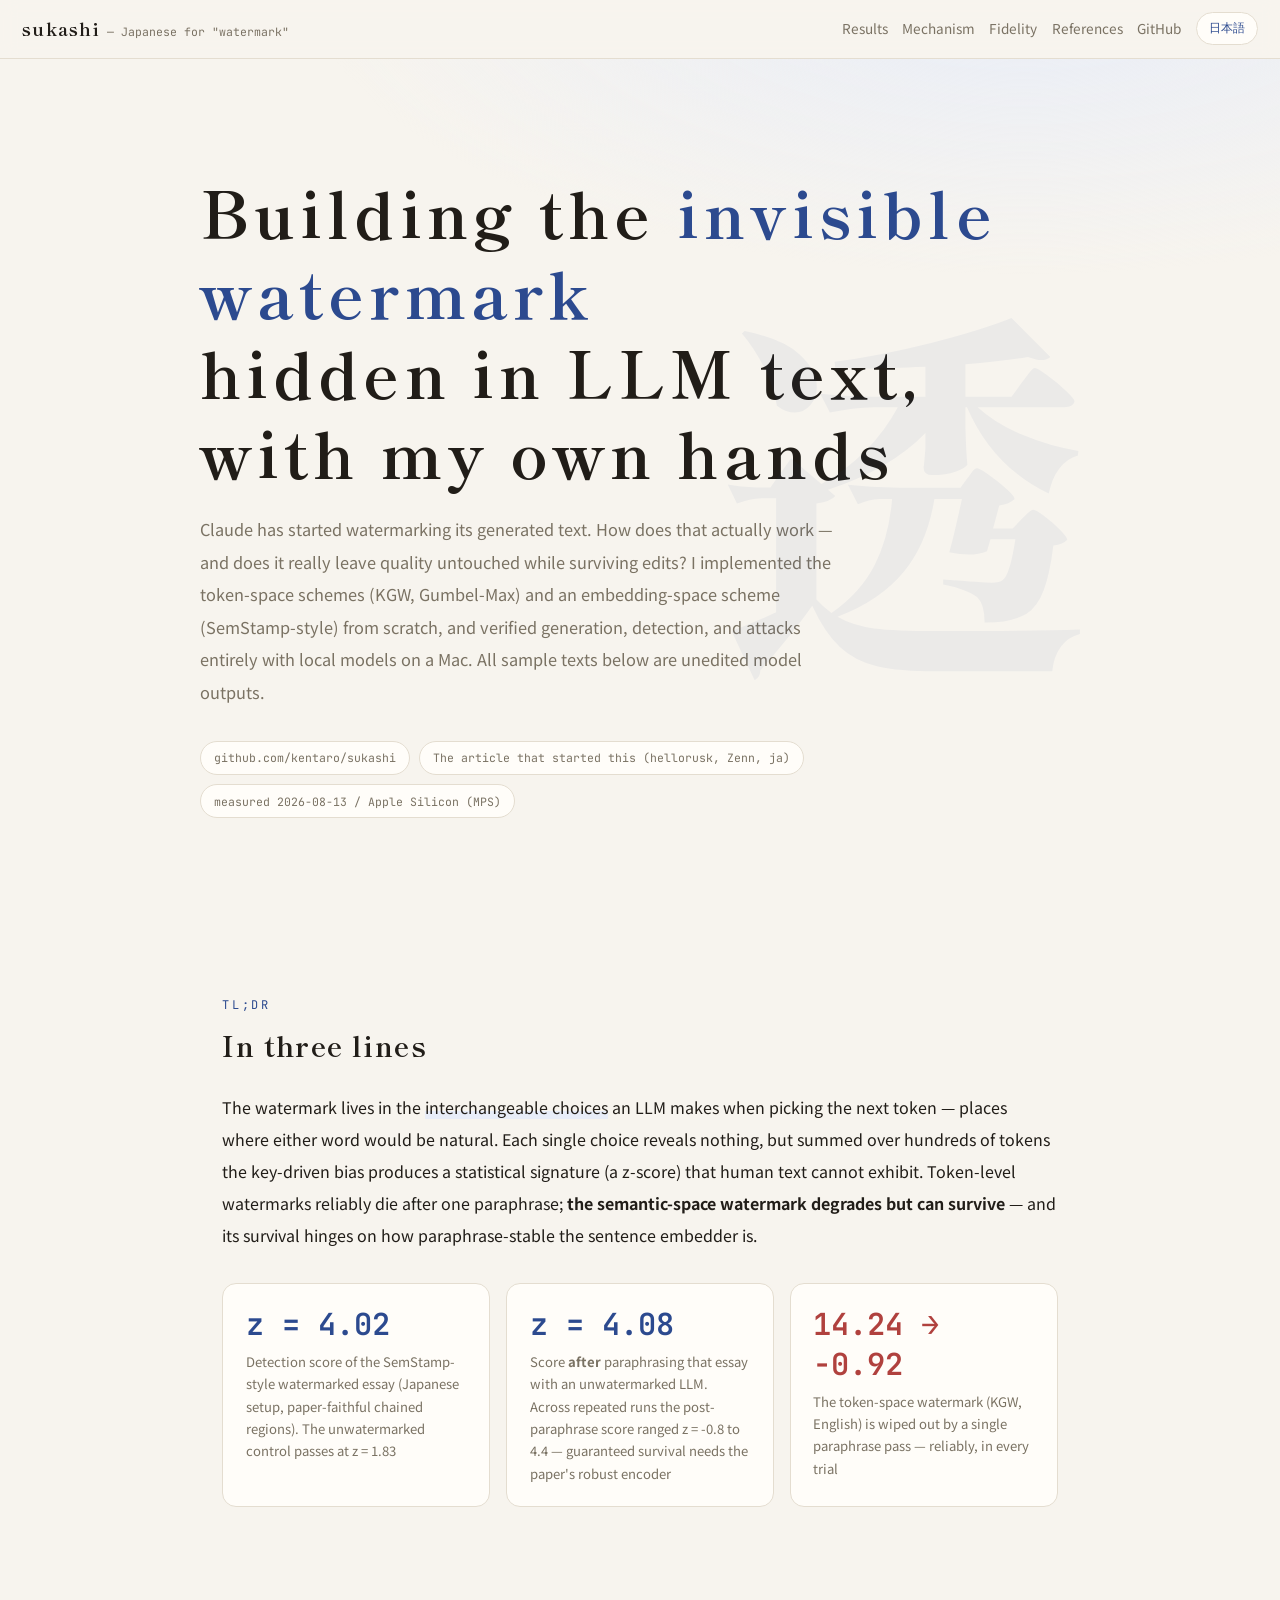
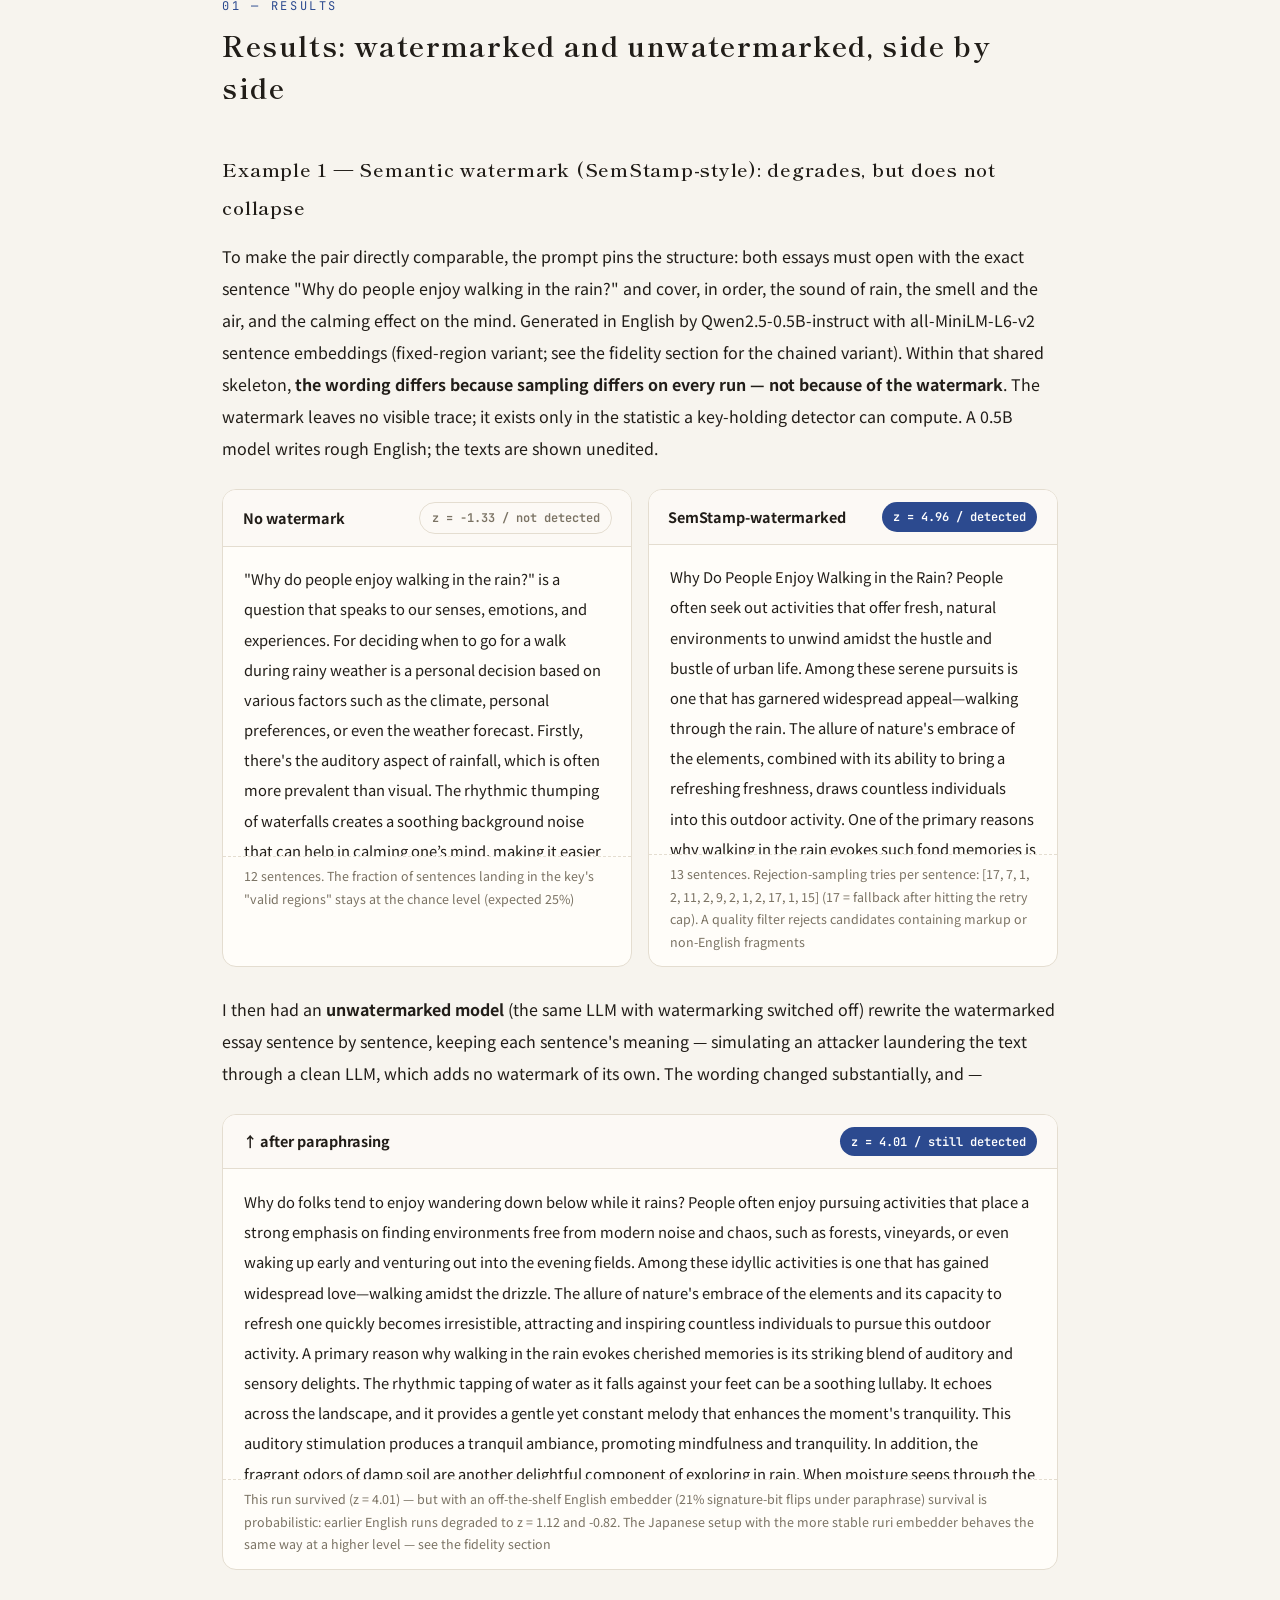
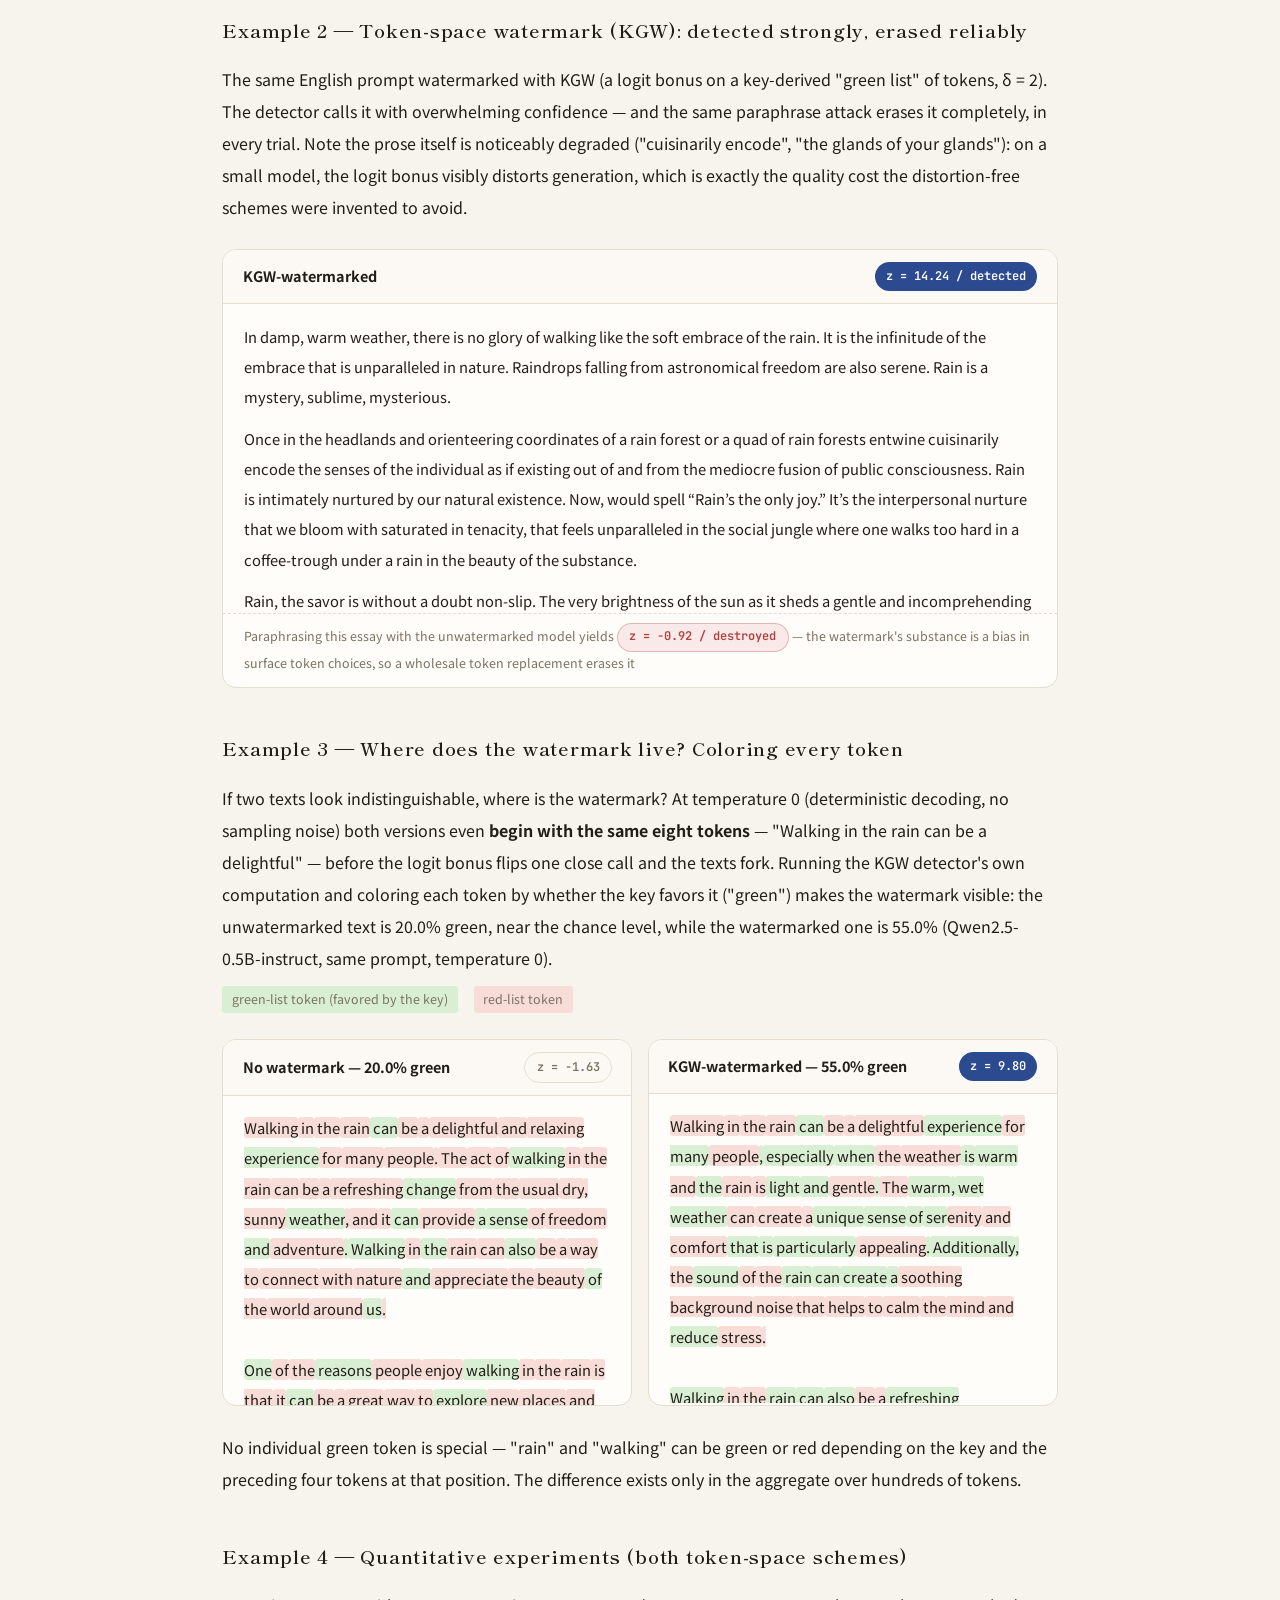
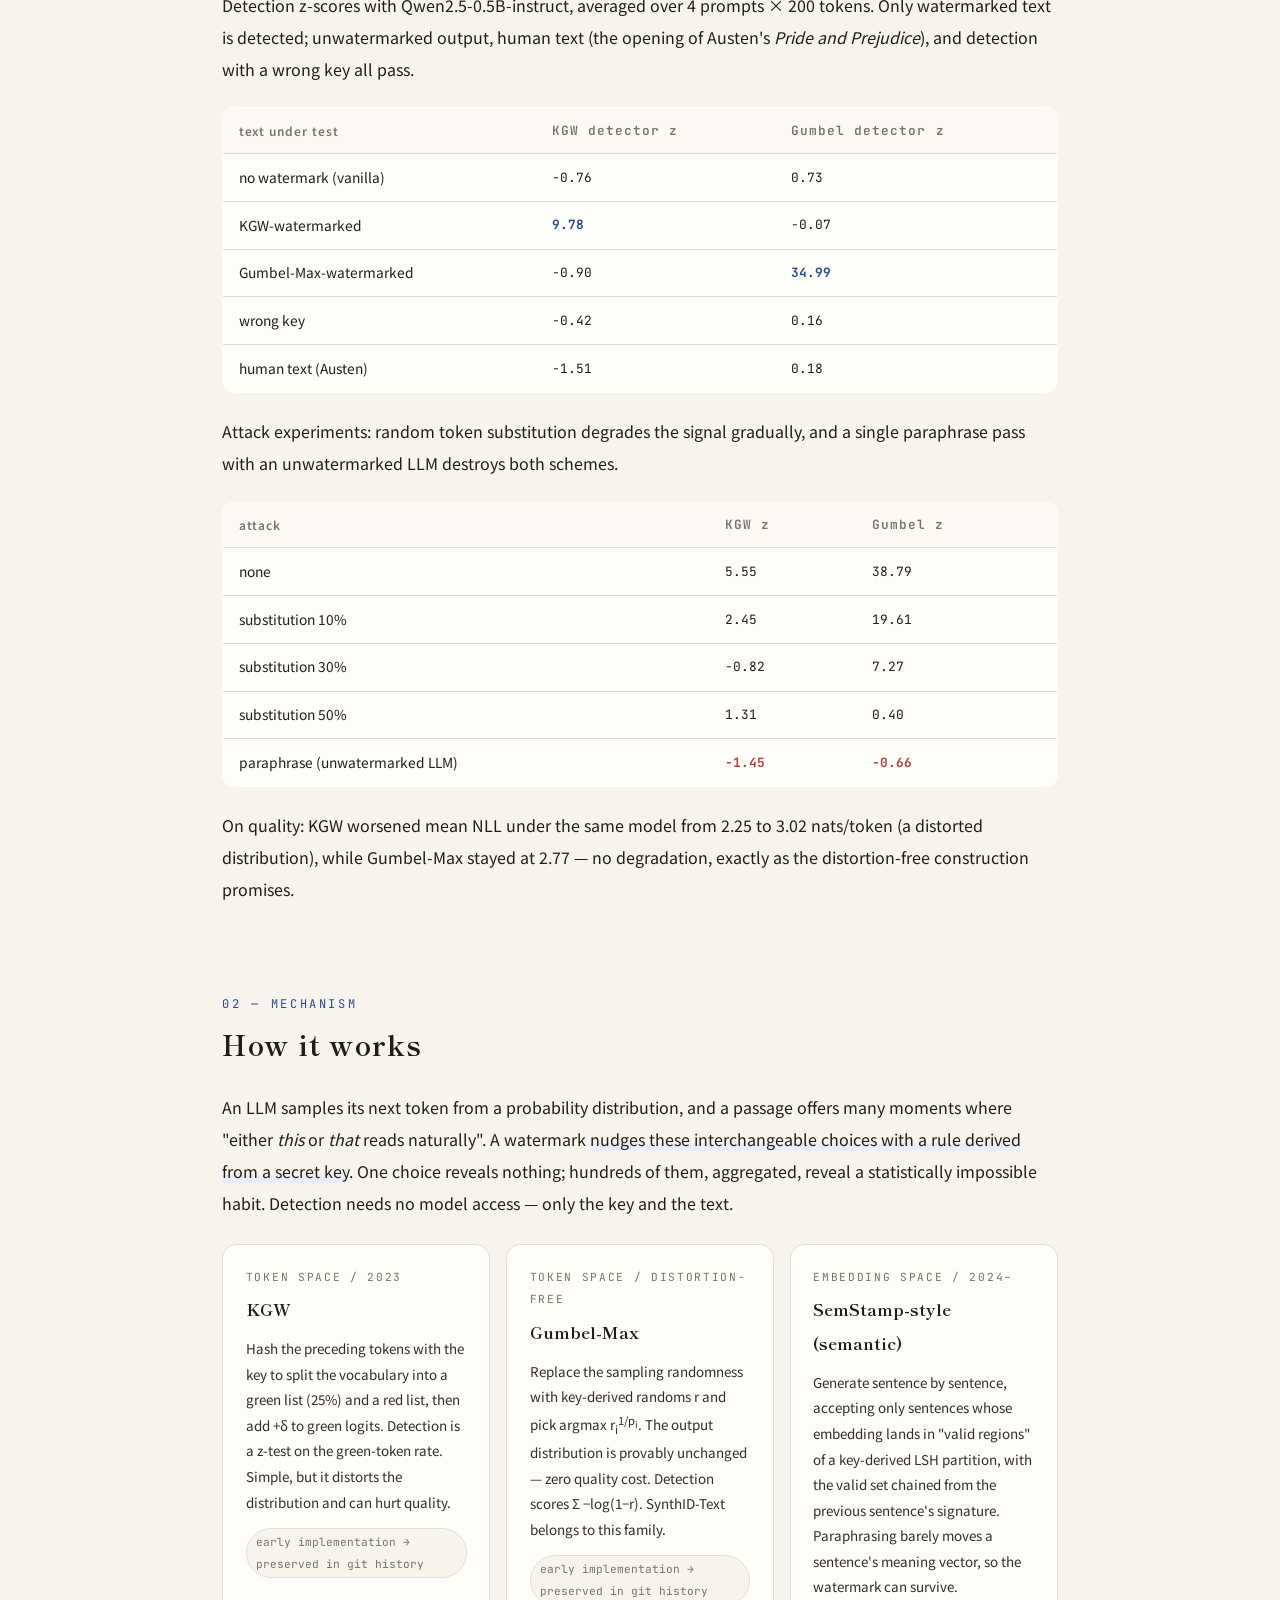
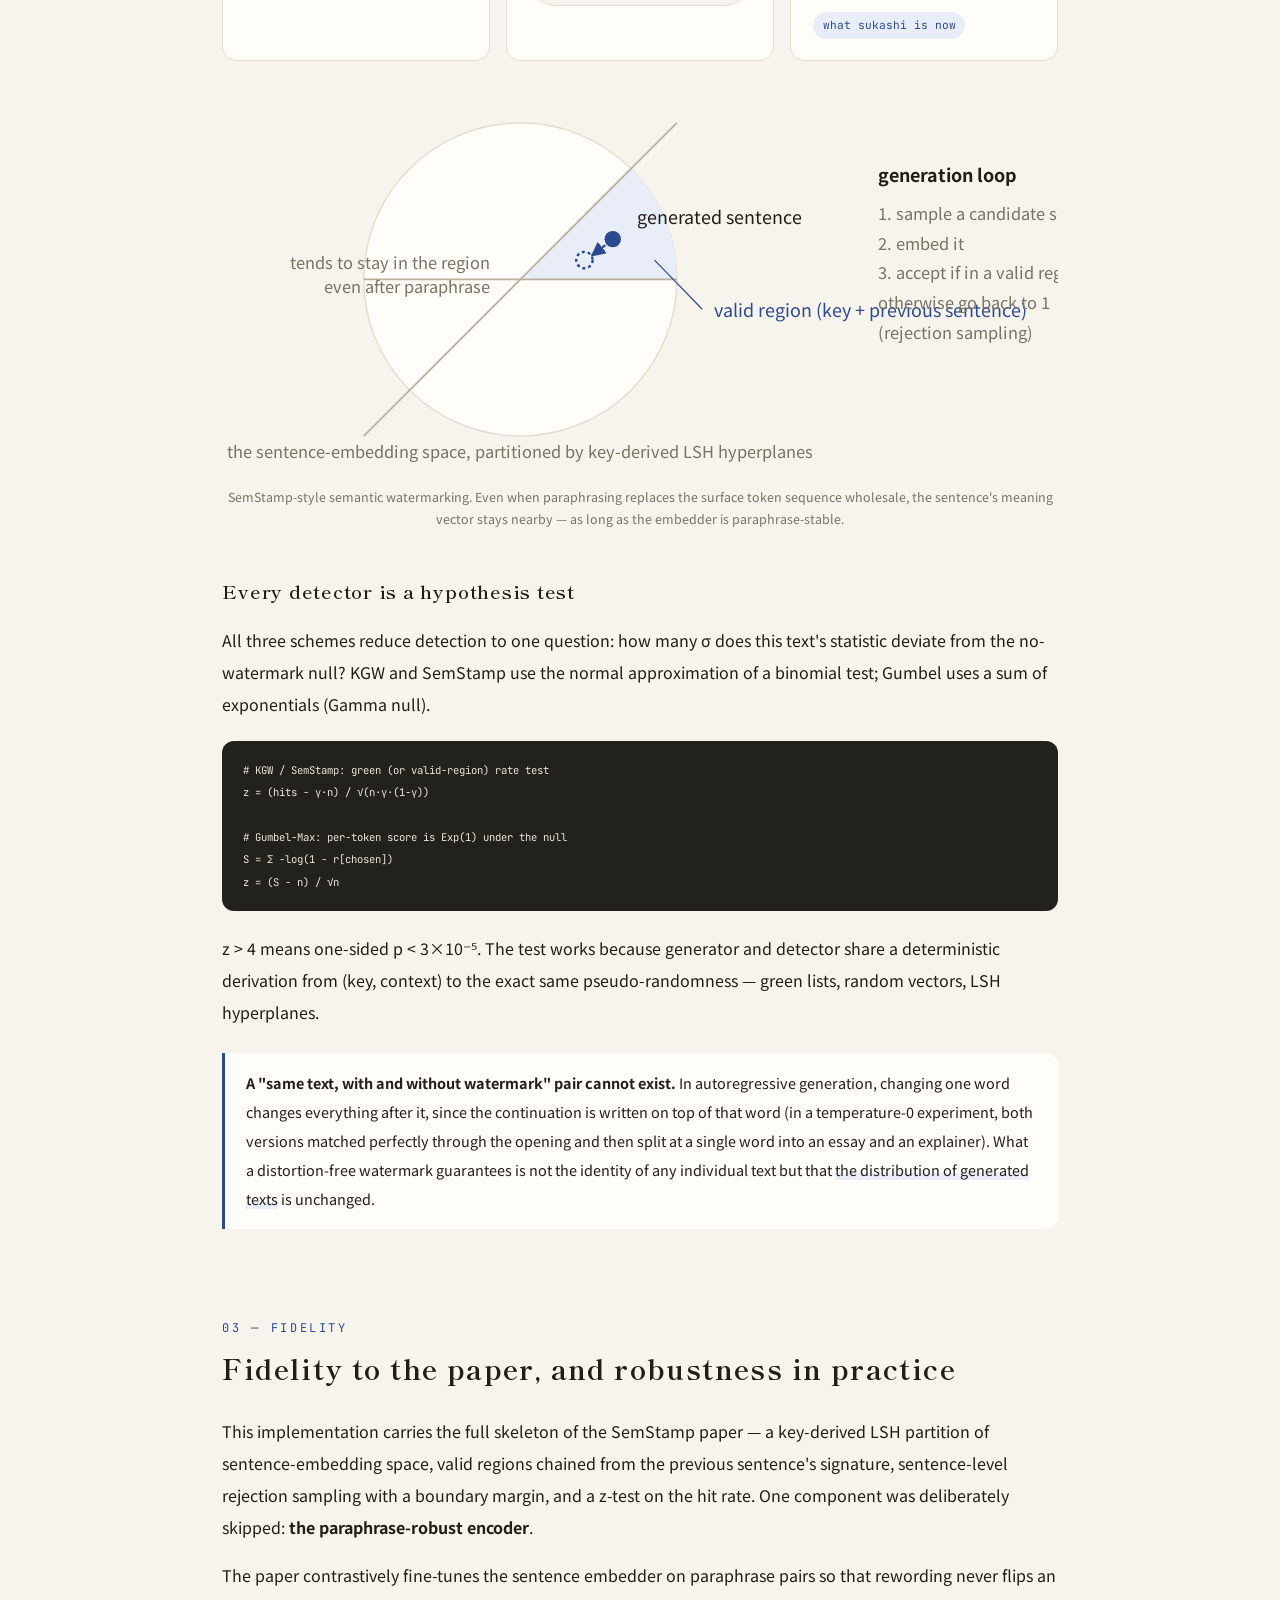
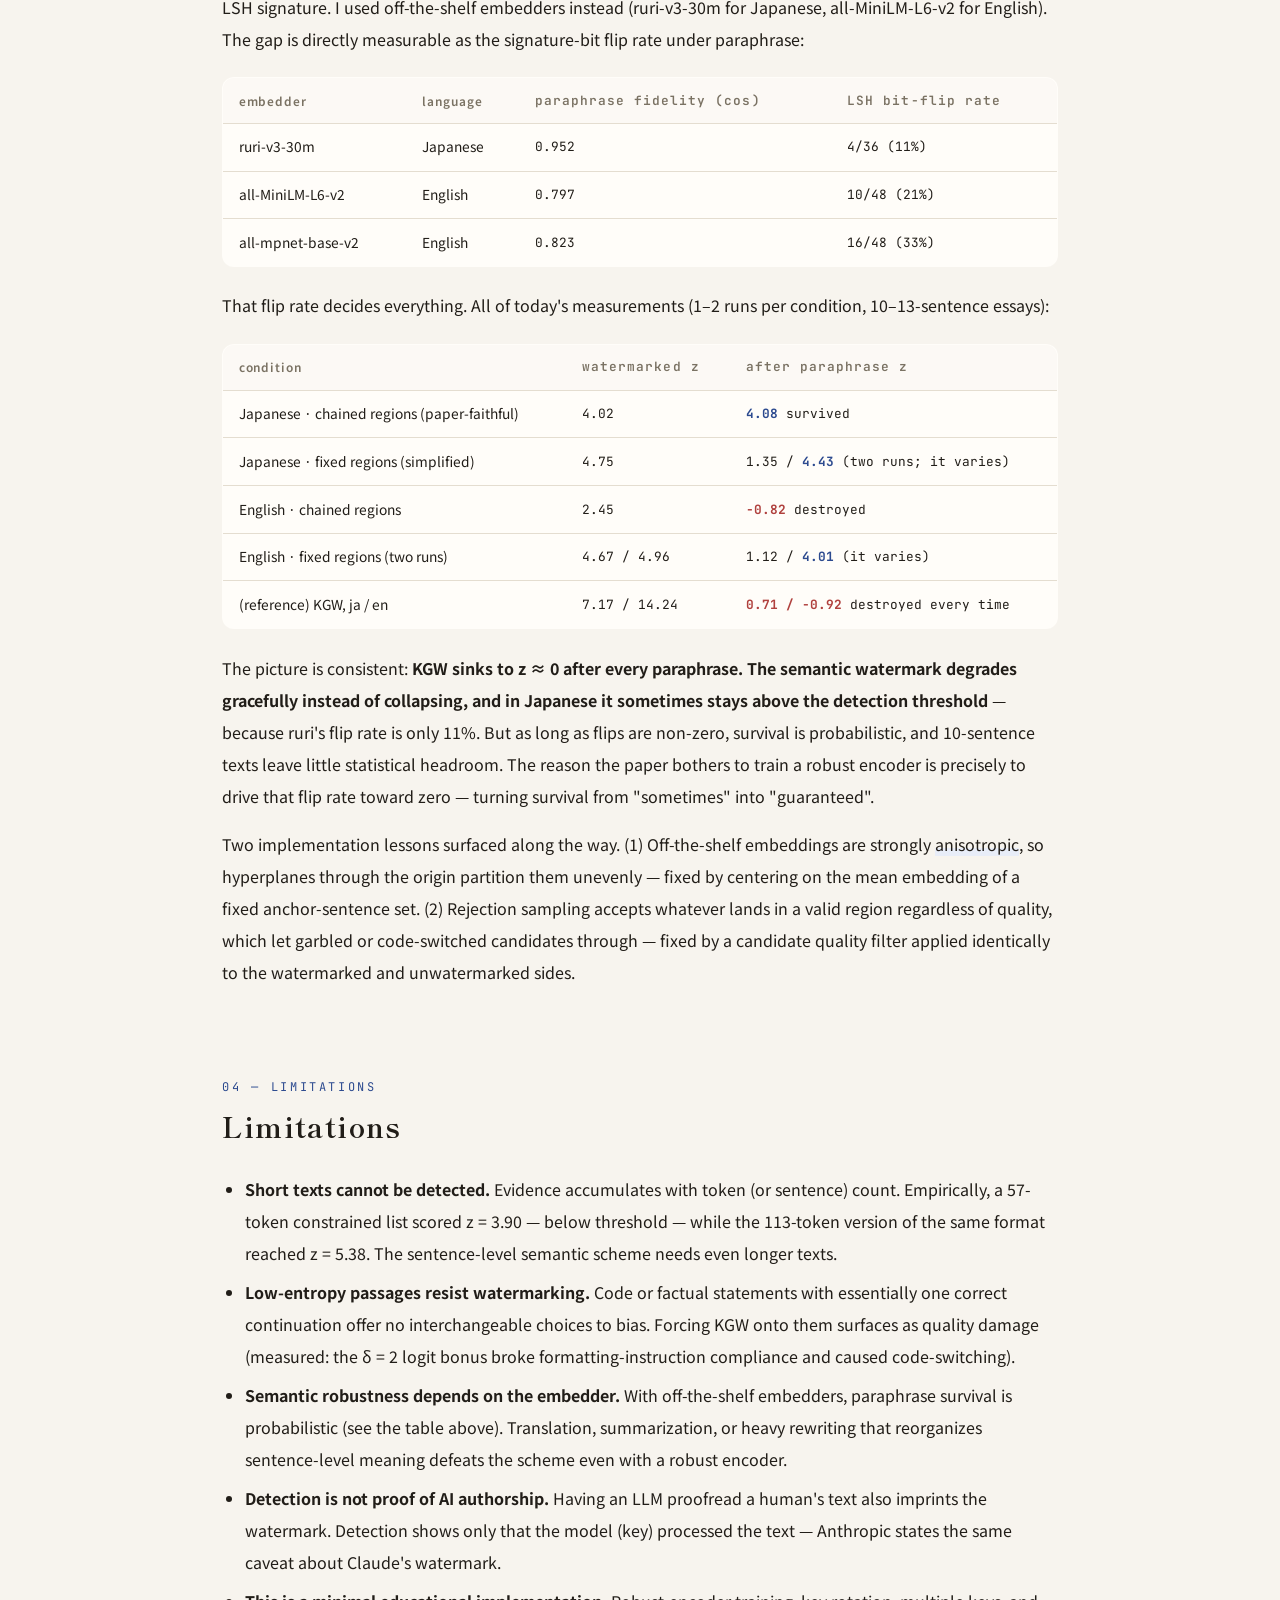
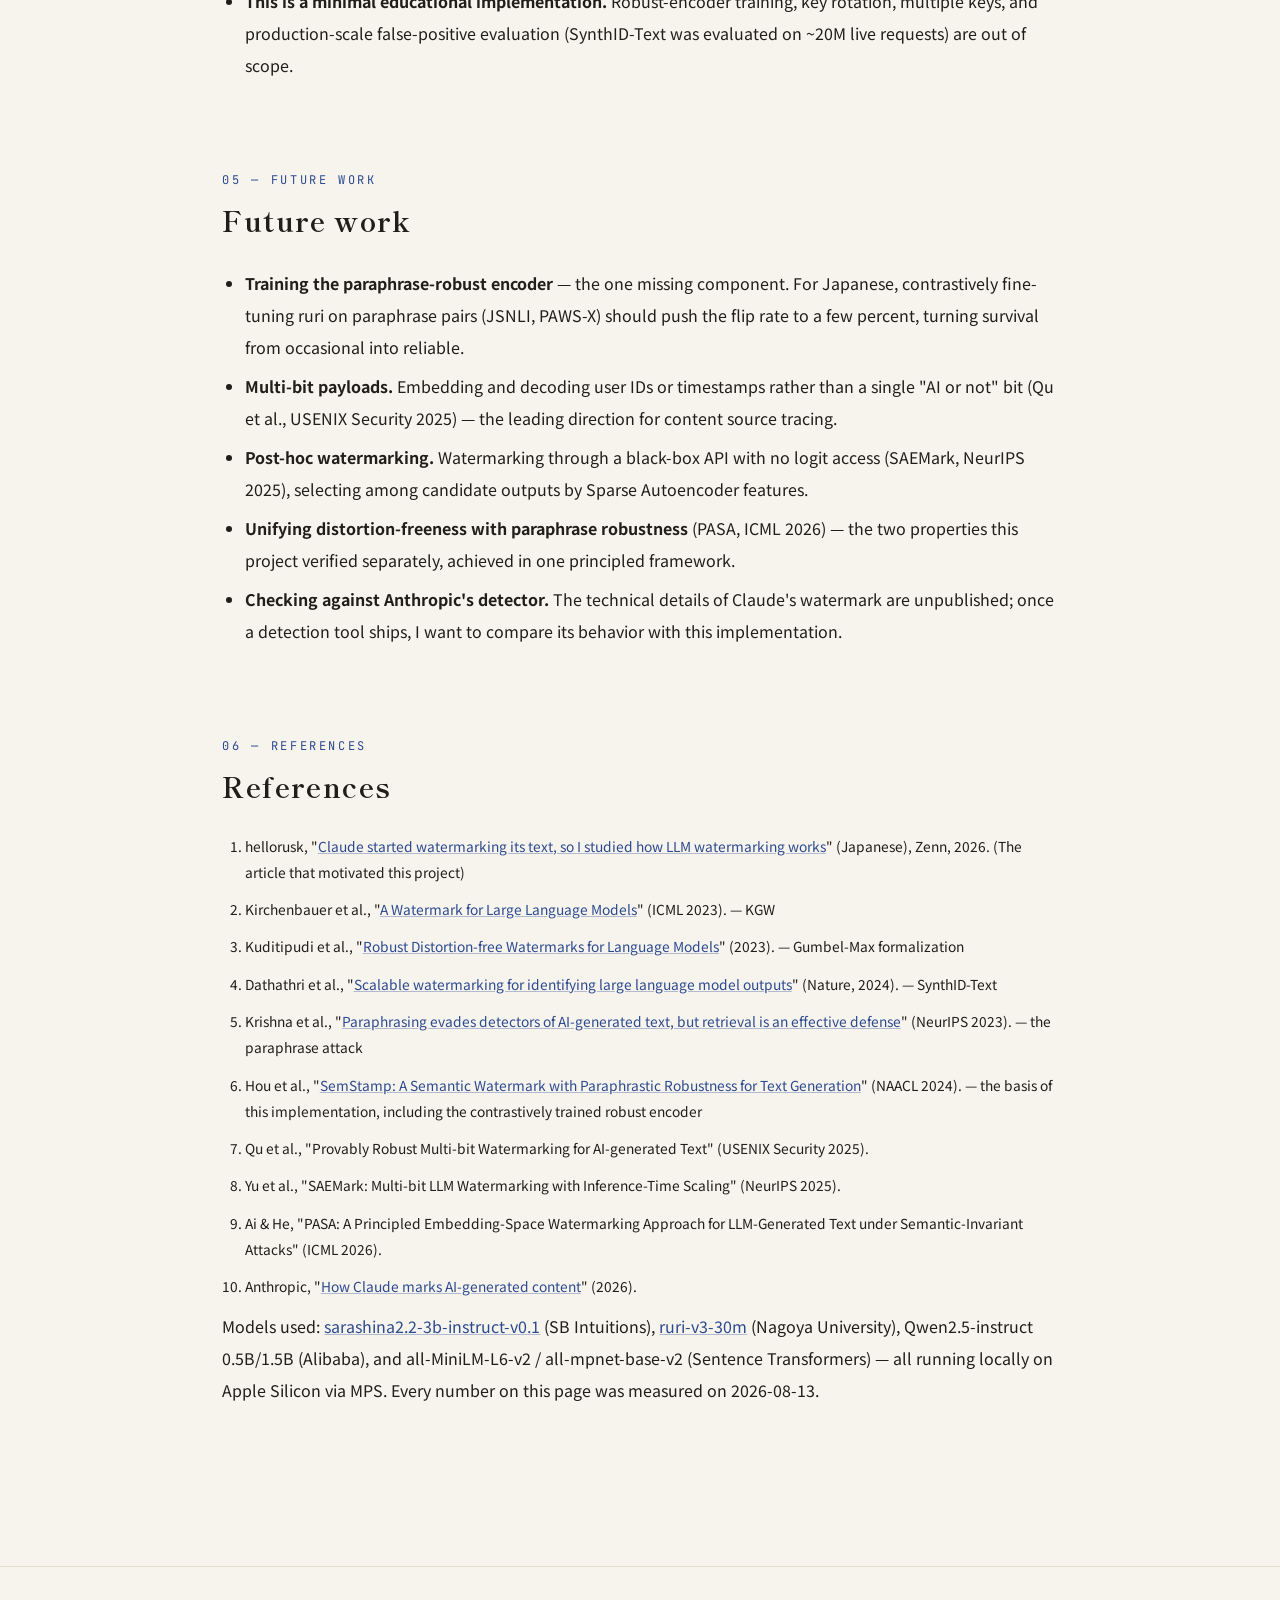
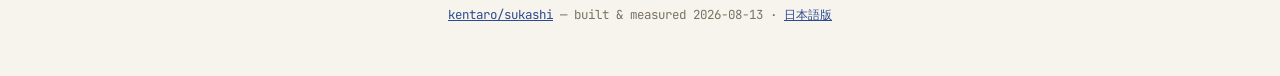
==== commit 11d84bc8: "Make English examples structurally comparable and refresh measurements" ====
--- a/docs/en/index.html
+++ b/docs/en/index.html
@@ -9,7 +9,7 @@
 <link rel="preconnect" href="https://fonts.googleapis.com">
 <link rel="preconnect" href="https://fonts.gstatic.com" crossorigin>
 <link href="https://fonts.googleapis.com/css2?family=Shippori+Mincho:wght@500;600;700&family=Noto+Sans+JP:wght@400;500;700&family=JetBrains+Mono:wght@400;600&display=swap" rel="stylesheet">
-<link rel="stylesheet" href="../assets/style.css">
+<link rel="stylesheet" href="../assets/style.css?v=2">
 </head>
 <body>
 
@@ -46,7 +46,7 @@
   <p>The watermark lives in the <em>interchangeable choices</em> an LLM makes when picking the next token — places where either word would be natural. Each single choice reveals nothing, but summed over hundreds of tokens the key-driven bias produces a statistical signature (a z-score) that human text cannot exhibit. Token-level watermarks reliably die after one paraphrase; <strong>the semantic-space watermark degrades but can survive</strong> — and its survival hinges on how paraphrase-stable the sentence embedder is.</p>
   <div class="stats">
     <div class="stat"><div class="num">z = 4.02</div><div class="desc">Detection score of the SemStamp-style watermarked essay (Japanese setup, paper-faithful chained regions). The unwatermarked control passes at z = 1.83</div></div>
-    <div class="stat"><div class="num">z = 4.08</div><div class="desc">Score <strong>after</strong> paraphrasing that essay with an unwatermarked LLM. Across repeated runs the post-paraphrase score ranged z = 1.1–4.4 — guaranteed survival needs the paper's robust encoder</div></div>
+    <div class="stat"><div class="num">z = 4.08</div><div class="desc">Score <strong>after</strong> paraphrasing that essay with an unwatermarked LLM. Across repeated runs the post-paraphrase score ranged z = -0.8 to 4.4 — guaranteed survival needs the paper's robust encoder</div></div>
     <div class="stat"><div class="num dead">14.24 → -0.92</div><div class="desc">The token-space watermark (KGW, English) is wiped out by a single paraphrase pass — reliably, in every trial</div></div>
   </div>
 </section>
@@ -56,27 +56,27 @@
   <h2>Results: watermarked and unwatermarked, side by side</h2>
 
   <h3>Example 1 — Semantic watermark (SemStamp-style): degrades, but does not collapse</h3>
-  <p>Both essays answer the same prompt ("why do people enjoy walking in the rain?"), generated in English by Qwen2.5-0.5B-instruct with all-MiniLM-L6-v2 sentence embeddings (fixed-region variant; see the fidelity section for the chained variant). <strong>The content differs, but not because of the watermark</strong> — an LLM writes a different essay on every run of the same prompt. The watermark leaves no visible trace; it exists only in the statistic a key-holding detector can compute. A 0.5B model writes rough English; the texts are shown unedited.</p>
+  <p>To make the pair directly comparable, the prompt pins the structure: both essays must open with the exact sentence "Why do people enjoy walking in the rain?" and cover, in order, the sound of rain, the smell and the air, and the calming effect on the mind. Generated in English by Qwen2.5-0.5B-instruct with all-MiniLM-L6-v2 sentence embeddings (fixed-region variant; see the fidelity section for the chained variant). Within that shared skeleton, <strong>the wording differs because sampling differs on every run — not because of the watermark</strong>. The watermark leaves no visible trace; it exists only in the statistic a key-holding detector can compute. A 0.5B model writes rough English; the texts are shown unedited.</p>
 
   <div class="pair-wrap"><div class="pair">
     <div class="sample">
-      <div class="head"><span class="t">No watermark</span><span class="z miss">z = 2.00 / not detected</span></div>
-      <div class="body"><p>In a world where digital connectivity has made it possible for us to stay connected at any time, the sensation of being outside is an experience that often goes unnoticed until it’s too late. Walking deciding on the rain, though perhaps not always easy or appealing in its own right, offers something far more delightful—a sense of freedom and a momentary sense of calm. Firstly, there's the natural beauty of the weather itself. The rain, with its gentle patter, creates a mesmerizing array of colors—rainbow hues of blue, green, brown, and purple. As you navigate through this rain-soaked landscape, every step you take brings you closer to nature, making the experience all the more tranquil and serene. Moreover, walking in the rain can be incredibly therapeutic, especially if you’re feeling stressed or anxious. The rhythmic sound of your feet against the wet ground calms your mind, releasing tension and bringing a sense of Hemingway-like ease. (…) It’s a reminder that even when the world seems chaotic or overwhelming, there’s still room for a moment of serenity and discovery in life.</p></div>
-      <div class="note">12 sentences. The fraction of sentences landing in the key's "valid regions" stays near the chance level (expected 25%)</div>
-    </div>
-    <div class="sample">
-      <div class="head"><span class="t">SemStamp-watermarked</span><span class="z hit">z = 4.67 / detected</span></div>
-      <div class="body"><p>People often delight in the beauty of nature when they step out onto dry earth and walk through puddles or mists. The deciding factor for many, however, is not just the physical exertion, but the sheer delight that comes with it. Rain offers an exhilarating sense of freedom. When you stand on a wet surface like a lawn mower blade, the weight of your feet presses against the grass beneath you, creating an almost invigorating sensation of buoyancy. It's a natural desire to feel more alive, to be less weighed down by the surrounding environment, especially as the weather gets cooler. In contrast, the sound of water can create a soothing effect. As you approach a puddle, the slow and steady trickle creates a rhythmic cadence that soothes the soul. The sound of the water also serves as a kind of background music, providing an auditory buffer from the elements' harshness until the day dawns. The tactile experience of stepping into wet ground feels oddly intimate. Each step carries with it a weight, drawing the listener deeper into the moment. There's something about this tactile engagement with nature that transcends the usual barriers between man and his surroundings, making for a truly serene experience. Furthermore, there's a primal satisfaction in being outdoors under the warm sun.</p></div>
-      <div class="note">12 sentences. Rejection-sampling tries per sentence: [5, 1, 17, 1, 2, 1, 13, 1, 17, 4, 1, 4] (17 = fallback after hitting the retry cap)</div>
+      <div class="head"><span class="t">No watermark</span><span class="z miss">z = -1.33 / not detected</span></div>
+      <div class="body"><p>"Why do people enjoy walking in the rain?" is a question that speaks to our senses, emotions, and experiences. For deciding when to go for a walk during rainy weather is a personal decision based on various factors such as the climate, personal preferences, or even the weather forecast. Firstly, there's the auditory aspect of rainfall, which is often more prevalent than visual. The rhythmic thumping of waterfalls creates a soothing background noise that can help in calming one’s mind, making it easier to relax during a rainy day. Raindrops falling on wet surfaces create a sense of moisture and humidity, which can contribute to feelings of calmness and tranquility. Secondly, the tactile experience of walking in the rain adds an extra layer of sensory stimulation. The ground underfoot feels like carpeted grass beneath your feet, adding a touch of serenity to the already pleasant texture of wet earth. This tactile engagement also helps to increase body awareness and connection with nature around you. Lastly, the mental benefits associated with enjoying outdoor activities are equally significant. The feeling of being immersed in fresh air, surrounded by lush greenery, and feeling lighter overall during rainy days leaves many people feeling refreshed and rejuvenated.</p></div>
+      <div class="note">12 sentences. The fraction of sentences landing in the key's "valid regions" stays at the chance level (expected 25%)</div>
+    </div>
+    <div class="sample">
+      <div class="head"><span class="t">SemStamp-watermarked</span><span class="z hit">z = 4.96 / detected</span></div>
+      <div class="body"><p>Why Do People Enjoy Walking in the Rain? People often seek out activities that offer fresh, natural environments to unwind amidst the hustle and bustle of urban life. Among these serene pursuits is one that has garnered widespread appeal—walking through the rain. The allure of nature's embrace of the elements, combined with its ability to bring a refreshing freshness, draws countless individuals into this outdoor activity. One of the primary reasons why walking in the rain evokes such fond memories is its captivating combination of sound and sensory experience. The rhythmic tapping of water as it falls against your feet can be a soothing lullaby, echoing across the landscape and providing a gentle yet constant melody that enhances the tranquility of the moment. This auditory cue creates an atmosphere of peace and calmness, allowing for introspection and a sense of well-being. Moreover, the smell of wet earth is another delightful aspect of walking in the rain. As moisture seeps through the soles of your shoes, the scent of damp grass and leaves fills the air, making you feel refreshed and rejuvenated. This pleasant aroma complements the sounds around you, creating a harmonious ambiance that encourages a relaxed state of mind. The air itself becomes particularly comforting during rainy days. The misty drizzle blankets the landscape, painting everything in a mellow hue of verdant greens and soft pinks. These natural elements not only enhance the aesthetic appeal but also provide a soothing contrast to the harsh exterior of modern cities.</p></div>
+      <div class="note">13 sentences. Rejection-sampling tries per sentence: [17, 7, 1, 2, 11, 2, 9, 2, 1, 2, 17, 1, 15] (17 = fallback after hitting the retry cap). A quality filter rejects candidates containing markup or non-English fragments</div>
     </div>
   </div></div>
 
   <p>I then had an <strong>unwatermarked model</strong> (the same LLM with watermarking switched off) rewrite the watermarked essay sentence by sentence, keeping each sentence's meaning — simulating an attacker laundering the text through a clean LLM, which adds no watermark of its own. The wording changed substantially, and —</p>
 
   <div class="sample">
-    <div class="head"><span class="t">↑ after paraphrasing</span><span class="z miss">z = 1.12 / degraded below threshold</span></div>
-    <div class="body"><p>People often find delight in the natural splendor while taking short strolls on bare, dry ground and clattering about with puddles or dews. Not all the determining factor is just the physical exertion, but also the immense enjoyment that accompanies it. Rain sparks a boundless sense of freedom. (…) On the contrary, the murmur of water can alleviate distress. Close your eyes, and breathe deeply. The gentle and steady splash of water brings a soothing melody that fills your soul. The sound of the water also plays a role as background music, acting as a buffer from the intense sound of the elements until dawn. The immersive sensation of stepping into moist soil feels oddly intimate. (…) Moreover, the joy of shedding layers of layers of layers under the warm sun deeply soothes.</p></div>
-    <div class="note">With an off-the-shelf English embedder, paraphrasing flips about 21% of the LSH signature bits, so the watermark degrades to borderline (z = 1.12). The weak 0.5B attacker even corrupted one sentence into non-English garbage (elided above; the full text is in the repo logs). In the Japanese setup with the more paraphrase-stable ruri embedder, the same attack left the watermark detectable at z = 4.08 — see the fidelity section</div>
+    <div class="head"><span class="t">↑ after paraphrasing</span><span class="z hit">z = 4.01 / still detected</span></div>
+    <div class="body"><p>Why do folks tend to enjoy wandering down below while it rains? People often enjoy pursuing activities that place a strong emphasis on finding environments free from modern noise and chaos, such as forests, vineyards, or even waking up early and venturing out into the evening fields. Among these idyllic activities is one that has gained widespread love—walking amidst the drizzle. The allure of nature's embrace of the elements and its capacity to refresh one quickly becomes irresistible, attracting and inspiring countless individuals to pursue this outdoor activity. A primary reason why walking in the rain evokes cherished memories is its striking blend of auditory and sensory delights. The rhythmic tapping of water as it falls against your feet can be a soothing lullaby. It echoes across the landscape, and it provides a gentle yet constant melody that enhances the moment's tranquility. This auditory stimulation produces a tranquil ambiance, promoting mindfulness and tranquility. In addition, the fragrant odors of damp soil are another delightful component of exploring in rain. When moisture seeps through the soles of your shoes, a pleasant aroma of damp grass and leaves fills the air, making you feel revitalized and refreshed. This pleasant aroma complements the sounds around you, elevating the mood and inducing a serene state of mind. On rainy days, the air feels particularly comforting. The drizzle-covered landscape descends in a palette of verdant greens and soft pinks. These natural elements not only grace the aesthetic decor but also serve as a natural counterpoint to the harsh exterior urban landscapes.</p></div>
+    <div class="note">This run survived (z = 4.01) — but with an off-the-shelf English embedder (21% signature-bit flips under paraphrase) survival is probabilistic: earlier English runs degraded to z = 1.12 and -0.82. The Japanese setup with the more stable ruri embedder behaves the same way at a higher level — see the fidelity section</div>
   </div>
 
   <h3>Example 2 — Token-space watermark (KGW): detected strongly, erased reliably</h3>
@@ -93,16 +93,16 @@
   </div>
 
   <h3>Example 3 — Where does the watermark live? Coloring every token</h3>
-  <p>If two texts look indistinguishable, where is the watermark? Running the KGW detector's own computation and coloring each token by whether the key favors it ("green") makes the watermark visible for the first time. The unwatermarked text is 27.0% green — right at the chance level — while the watermarked one is 42.0%. That bias <em>is</em> the watermark (Qwen2.5-0.5B-instruct, same prompt, scores computed on the re-tokenized text).</p>
+  <p>If two texts look indistinguishable, where is the watermark? At temperature 0 (deterministic decoding, no sampling noise) both versions even <strong>begin with the same eight tokens</strong> — "Walking in the rain can be a delightful" — before the logit bonus flips one close call and the texts fork. Running the KGW detector's own computation and coloring each token by whether the key favors it ("green") makes the watermark visible: the unwatermarked text is 20.0% green, near the chance level, while the watermarked one is 55.0% (Qwen2.5-0.5B-instruct, same prompt, temperature 0).</p>
   <div class="legend"><span class="g">green-list token (favored by the key)</span><span class="r">red-list token</span></div>
   <div class="pair-wrap"><div class="pair">
     <div class="sample">
-      <div class="head"><span class="t">No watermark — 27.0% green</span><span class="z miss">z = 0.65</span></div>
-      <div class="body tokens"><span class="r">Rain</span><span class="r"> walk</span><span class="r"> enthusiasts</span><span class="r"> are</span><span class="r"> passionate</span><span class="g"> by</span><span class="r"> nature</span><span class="g">,</span><span class="r"> as</span><span class="g"> it</span><span class="g"> offers</span><span class="g"> a</span><span class="r"> unique</span><span class="r"> and</span><span class="r"> refreshing</span><span class="g"> way</span><span class="r"> to</span><span class="r"> enjoy</span><span class="r"> outdoor</span><span class="g"> activities</span><span class="g">.</span><span class="r"> When</span><span class="r"> the</span><span class="g"> weather</span><span class="r"> is</span><span class="g"> cool</span><span class="g"> and</span><span class="r"> refreshing</span><span class="g">,</span><span class="r"> walking</span><span class="g"> outside</span><span class="r"> in</span><span class="r"> the</span><span class="g"> rain</span><span class="r"> is</span><span class="r"> not</span><span class="r"> just</span><span class="r"> a</span><span class="r"> choice</span><span class="g">—it</span><span class="g">&#x27;s</span><span class="r"> an</span><span class="r"> experience</span><span class="r"> to</span><span class="r"> be</span><span class="g"> celebrated</span><span class="r">.</span><span class="g"> Rain</span><span class="r">drops</span><span class="r"> falling</span><span class="g"> percept</span><span class="r">ibly</span><span class="g"> create</span><span class="r"> an</span><span class="r"> ex</span><span class="r">uber</span><span class="r">ant</span><span class="r"> and</span><span class="r"> playful</span><span class="g"> atmosphere</span><span class="r">,</span><span class="g"> which</span><span class="r"> inevitably</span><span class="g"> magn</span><span class="g">ifies</span><span class="r"> the</span><span class="r"> joy</span><span class="r"> of</span><span class="r"> exploring</span><span class="g"> nature</span><span class="g">&#x27;s</span><span class="r"> features</span><span class="r">.</span><span class="r"> <br><br></span><span class="r">Rain</span><span class="r"> is</span><span class="g"> not</span><span class="r"> merely</span><span class="r"> a</span><span class="r"> con</span><span class="r">com</span><span class="r">itant</span><span class="g"> of</span><span class="r"> winter</span><span class="r">,</span><span class="r"> but</span><span class="r"> the</span><span class="r"> element</span><span class="r"> of</span><span class="r"> humidity</span><span class="r"> ex</span><span class="r">haled</span><span class="g"> from</span><span class="r"> trees</span><span class="r"> by</span><span class="r"> leaves</span><span class="r">,</span><span class="r"> wax</span><span class="r">ing</span><span class="r"> and</span><span class="r"> w</span><span class="r">aning</span><span class="r">,</span><span class="r"> creating</span><span class="r"> a</span><span class="g"> depth</span><span class="r"> of</span><span class="r"> blue</span><span class="r"> color</span><span class="r"> that</span><span class="r"> highlights</span><span class="r"> the</span><span class="g"> world</span><span class="g">&#x27;s</span><span class="r"> surroundings</span><span class="r">.</span><span class="g"> This</span><span class="r"> color</span><span class="r">ation</span><span class="g"> creates</span><span class="r"> a</span><span class="r"> deep</span><span class="g">,</span><span class="r"> serene</span><span class="r"> effect</span><span class="r">,</span><span class="r"> which</span><span class="r"> is</span><span class="g"> reminiscent</span><span class="r"> of</span><span class="r"> the</span><span class="r"> serene</span><span class="r"> landscapes</span><span class="r"> of</span><span class="g"> gardens</span><span class="r"> and</span><span class="r"> by</span><span class="g"> the</span><span class="r"> sea</span><span class="r">.</span><span class="r"> These</span><span class="r"> views</span><span class="r"> serve</span><span class="r"> as</span><span class="r"> a</span><span class="r"> desire</span><span class="r"> to</span><span class="r"> simply</span><span class="r"> sit</span><span class="r"> back</span><span class="r">,</span><span class="r"> take</span><span class="r"> in</span><span class="r"> one</span><span class="r">&#x27;s</span><span class="r"> surroundings</span><span class="g">,</span><span class="g"> and</span><span class="r"> engage</span><span class="r"> explicitly</span><span class="r"> in</span><span class="g"> a</span><span class="g"> multi</span><span class="g">-dimensional</span><span class="r"> visualization</span><span class="r"> of</span><span class="r"> the</span><span class="r"> world</span><span class="r">.<br><br></span><span class="r">Adding</span><span class="g"> to</span><span class="r"> the</span><span class="g"> appeal</span><span class="r"> of</span><span class="r"> rain</span><span class="r"> walking</span><span class="r">,</span><span class="g"> rain</span><span class="g"> creates</span><span class="r"> an</span><span class="r"> opportunity</span><span class="g"> to</span><span class="r"> sweep</span><span class="r"> the</span><span class="r"> pleasant</span><span class="g"> fluids</span><span class="r"> back</span><span class="g"> into</span><span class="r"> the</span><span class="g"> atmosphere</span><span class="g">—</span><span class="g">another</span><span class="r"> pleasant</span><span class="r"> perk</span><span class="r"> to</span><span class="r"> experience</span><span class="r">.</span><span class="r"> The</span><span class="g"> repell</span><span class="r">ent</span></div>
-    </div>
-    <div class="sample">
-      <div class="head"><span class="t">KGW-watermarked — 42.0% green</span><span class="z hit">z = 5.55</span></div>
-      <div class="body tokens"><span class="g">As</span><span class="r"> an</span><span class="r"> AI</span><span class="g"> language</span><span class="r"> model</span><span class="r">,</span><span class="r"> I</span><span class="r"> don</span><span class="r">&#x27;t</span><span class="g"> personally</span><span class="g"> experience</span><span class="g"> physical</span><span class="r"> sensations</span><span class="r"> like</span><span class="r"> walking</span><span class="r"> through</span><span class="r"> the</span><span class="r"> rain</span><span class="r">,</span><span class="r"> but</span><span class="g"> I</span><span class="r"> can</span><span class="g"> generate</span><span class="r"> some</span><span class="g"> reasoning</span><span class="g"> that</span><span class="g"> could</span><span class="r"> explain</span><span class="r"> why</span><span class="r"> people</span><span class="g"> often</span><span class="r"> enjoy</span><span class="r"> walking</span><span class="r"> in</span><span class="r"> the</span><span class="r"> rain</span><span class="r">.<br><br></span><span class="r">The</span><span class="r"> act</span><span class="r"> of</span><span class="r"> walking</span><span class="r"> in</span><span class="r"> the</span><span class="r"> rain</span><span class="r"> is</span><span class="r"> an</span><span class="g"> experience</span><span class="r"> that</span><span class="r"> many</span><span class="g"> people</span><span class="r"> enjoy</span><span class="g"> for</span><span class="g"> its</span><span class="r"> unique</span><span class="g"> allure</span><span class="g">.</span><span class="g"> One</span><span class="r"> of</span><span class="g"> its</span><span class="r"> advantages</span><span class="r"> is</span><span class="g"> the</span><span class="g"> opportunity</span><span class="g"> to</span><span class="r"> bask</span><span class="g"> in</span><span class="r"> the</span><span class="g"> contrast</span><span class="r"> between</span><span class="r"> the</span><span class="g"> rain</span><span class="r"> and</span><span class="g"> dry</span><span class="g"> concrete</span><span class="g">.</span><span class="g"> Walk</span><span class="r">ers</span><span class="g"> can</span><span class="r"> sometimes</span><span class="r"> be</span><span class="g"> the</span><span class="r"> only</span><span class="r"> living</span><span class="r"> person</span><span class="r"> in</span><span class="r"> all</span><span class="r"> the</span><span class="r"> pudd</span><span class="r">les</span><span class="r"> and</span><span class="r"> pudd</span><span class="g">led</span><span class="r"> containers</span><span class="g"> in</span><span class="g"> sight</span><span class="g">.</span><span class="r"> Their</span><span class="g"> wet</span><span class="g"> physical</span><span class="g"> presence</span><span class="r"> is</span><span class="g"> often</span><span class="g"> the</span><span class="g"> spring</span><span class="r">board</span><span class="g"> that</span><span class="g"> allows</span><span class="g"> spectators</span><span class="r"> to</span><span class="r"> get</span><span class="g"> a</span><span class="r"> better</span><span class="r"> view</span><span class="g"> of</span><span class="r"> the</span><span class="g"> scenes</span><span class="g"> of</span><span class="g"> destruction</span><span class="r"> and</span><span class="g"> decay</span><span class="r"> around</span><span class="r"> them</span><span class="r">.<br><br></span><span class="r">Walk</span><span class="r">ers</span><span class="r"> in</span><span class="r"> the</span><span class="r"> rain</span><span class="r"> also</span><span class="g"> often</span><span class="r"> feel</span><span class="g"> transported</span><span class="r"> into</span><span class="g"> something</span><span class="g"> else</span><span class="g">.</span><span class="r"> The</span><span class="r"> rain</span><span class="g"> looks</span><span class="r"> both</span><span class="g"> immediate</span><span class="r"> and</span><span class="g"> abstract</span><span class="g">,</span><span class="g"> representing</span><span class="r"> desire</span><span class="r">,</span><span class="g"> discomfort</span><span class="r">,</span><span class="g"> and</span><span class="g">,</span><span class="g"> in</span><span class="r"> short</span><span class="r">,</span><span class="r"> that</span><span class="g"> w</span><span class="g">ondrous</span><span class="g"> by</span><span class="r">product</span><span class="g"> of</span><span class="g"> moving</span><span class="r"> through</span><span class="g"> the</span><span class="g"> omnip</span><span class="g">resent</span><span class="g"> imm</span><span class="r">ensity</span><span class="g"> of</span><span class="r"> the</span><span class="g"> natural</span><span class="r"> world</span><span class="r">.</span><span class="g"> While</span><span class="r"> it</span><span class="r"> ev</span><span class="r">okes</span><span class="r"> a</span><span class="r"> link</span><span class="g"> to</span><span class="r"> the</span><span class="g"> beauty</span><span class="g"> and</span><span class="r"> power</span><span class="r"> of</span><span class="r"> nature</span><span class="r">,</span><span class="r"> it</span><span class="r"> also</span><span class="r"> prov</span><span class="r">okes</span><span class="r"> an</span><span class="g"> experience</span><span class="r"> that</span><span class="g"> most</span><span class="g"> of</span><span class="g"> us</span><span class="g"> only</span><span class="r"> share</span><span class="r"> in</span><span class="r"> our</span></div>
+      <div class="head"><span class="t">No watermark — 20.0% green</span><span class="z miss">z = -1.63</span></div>
+      <div class="body tokens"><span class="r">Walking</span><span class="r"> in</span><span class="r"> the</span><span class="r"> rain</span><span class="g"> can</span><span class="r"> be</span><span class="r"> a</span><span class="r"> delightful</span><span class="r"> and</span><span class="r"> relaxing</span><span class="g"> experience</span><span class="r"> for</span><span class="r"> many</span><span class="r"> people</span><span class="r">.</span><span class="r"> The</span><span class="r"> act</span><span class="r"> of</span><span class="g"> walking</span><span class="r"> in</span><span class="r"> the</span><span class="r"> rain</span><span class="r"> can</span><span class="r"> be</span><span class="r"> a</span><span class="r"> refreshing</span><span class="g"> change</span><span class="r"> from</span><span class="r"> the</span><span class="r"> usual</span><span class="r"> dry</span><span class="r">,</span><span class="r"> sunny</span><span class="g"> weather</span><span class="r">,</span><span class="r"> and</span><span class="r"> it</span><span class="g"> can</span><span class="r"> provide</span><span class="g"> a</span><span class="g"> sense</span><span class="r"> of</span><span class="r"> freedom</span><span class="g"> and</span><span class="r"> adventure</span><span class="g">.</span><span class="g"> Walking</span><span class="r"> in</span><span class="g"> the</span><span class="r"> rain</span><span class="r"> can</span><span class="g"> also</span><span class="r"> be</span><span class="r"> a</span><span class="r"> way</span><span class="r"> to</span><span class="r"> connect</span><span class="r"> with</span><span class="r"> nature</span><span class="g"> and</span><span class="r"> appreciate</span><span class="r"> the</span><span class="r"> beauty</span><span class="g"> of</span><span class="r"> the</span><span class="r"> world</span><span class="r"> around</span><span class="g"> us</span><span class="r">.<br><br></span><span class="g">One</span><span class="r"> of</span><span class="r"> the</span><span class="g"> reasons</span><span class="r"> people</span><span class="r"> enjoy</span><span class="g"> walking</span><span class="r"> in</span><span class="r"> the</span><span class="r"> rain</span><span class="r"> is</span><span class="r"> that</span><span class="r"> it</span><span class="g"> can</span><span class="r"> be</span><span class="r"> a</span><span class="r"> great</span><span class="r"> way</span><span class="r"> to</span><span class="g"> explore</span><span class="r"> new</span><span class="r"> places</span><span class="r"> and</span><span class="r"> discover</span><span class="r"> new</span><span class="r"> things</span><span class="r">.</span><span class="r"> The</span><span class="r"> rain</span><span class="g"> can</span><span class="r"> create</span><span class="r"> a</span><span class="r"> sense</span><span class="r"> of</span><span class="r"> mystery</span><span class="g"> and</span><span class="r"> wonder</span><span class="g">,</span><span class="r"> and</span><span class="r"> it</span><span class="r"> can</span><span class="r"> be</span><span class="r"> a</span><span class="r"> great</span><span class="r"> opportunity</span><span class="r"> to</span><span class="r"> take</span><span class="r"> in</span><span class="r"> the</span><span class="r"> sights</span><span class="g"> and</span><span class="r"> sounds</span><span class="r"> of</span><span class="r"> the</span><span class="r"> world</span><span class="g"> around</span><span class="g"> you</span><span class="r">.</span><span class="g"> Walking</span><span class="r"> in</span><span class="r"> the</span><span class="r"> rain</span><span class="r"> can</span><span class="g"> also</span><span class="r"> be</span><span class="r"> a</span><span class="r"> way</span><span class="r"> to</span><span class="r"> connect</span><span class="r"> with</span><span class="r"> nature</span><span class="g"> and</span><span class="r"> appreciate</span><span class="r"> the</span><span class="r"> beauty</span><span class="g"> of</span><span class="r"> the</span><span class="r"> world</span><span class="r"> around</span><span class="g"> us</span><span class="r">.<br><br></span><span class="r">Another</span><span class="g"> reason</span><span class="r"> people</span><span class="r"> enjoy</span><span class="r"> walking</span><span class="r"> in</span><span class="r"> the</span><span class="r"> rain</span><span class="r"> is</span><span class="r"> that</span><span class="r"> it</span><span class="g"> can</span><span class="r"> be</span><span class="r"> a</span><span class="r"> way</span><span class="r"> to</span><span class="r"> relax</span><span class="r"> and</span><span class="r"> unwind</span><span class="g">.</span><span class="r"> The</span><span class="r"> rain</span><span class="r"> can</span><span class="r"> create</span><span class="r"> a</span><span class="r"> sense</span><span class="r"> of</span><span class="g"> calm</span><span class="r"> and</span><span class="r"> tranqu</span><span class="r">ility</span><span class="r">,</span><span class="r"> and</span><span class="g"> it</span><span class="r"> can</span><span class="r"> be</span><span class="r"> a</span><span class="r"> great</span><span class="r"> way</span><span class="r"> to</span><span class="g"> take</span><span class="r"> a</span><span class="r"> break</span><span class="g"> from</span><span class="r"> the</span><span class="g"> stresses</span><span class="r"> of</span><span class="r"> everyday</span><span class="r"> life</span><span class="r">.</span></div>
+    </div>
+    <div class="sample">
+      <div class="head"><span class="t">KGW-watermarked — 55.0% green</span><span class="z hit">z = 9.80</span></div>
+      <div class="body tokens"><span class="r">Walking</span><span class="r"> in</span><span class="r"> the</span><span class="r"> rain</span><span class="g"> can</span><span class="r"> be</span><span class="r"> a</span><span class="r"> delightful</span><span class="g"> experience</span><span class="r"> for</span><span class="g"> many</span><span class="r"> people</span><span class="g">,</span><span class="g"> especially</span><span class="g"> when</span><span class="r"> the</span><span class="r"> weather</span><span class="g"> is</span><span class="g"> warm</span><span class="r"> and</span><span class="g"> the</span><span class="r"> rain</span><span class="r"> is</span><span class="g"> light</span><span class="g"> and</span><span class="r"> gentle</span><span class="g">.</span><span class="r"> The</span><span class="g"> warm</span><span class="g">,</span><span class="g"> wet</span><span class="g"> weather</span><span class="r"> can</span><span class="r"> create</span><span class="r"> a</span><span class="g"> unique</span><span class="g"> sense</span><span class="g"> of</span><span class="g"> ser</span><span class="r">enity</span><span class="r"> and</span><span class="r"> comfort</span><span class="g"> that</span><span class="g"> is</span><span class="g"> particularly</span><span class="r"> appealing</span><span class="g">.</span><span class="g"> Additionally</span><span class="g">,</span><span class="r"> the</span><span class="g"> sound</span><span class="r"> of</span><span class="r"> the</span><span class="g"> rain</span><span class="g"> can</span><span class="g"> create</span><span class="g"> a</span><span class="r"> soothing</span><span class="r"> background</span><span class="r"> noise</span><span class="r"> that</span><span class="r"> helps</span><span class="r"> to</span><span class="r"> calm</span><span class="r"> the</span><span class="r"> mind</span><span class="r"> and</span><span class="g"> reduce</span><span class="r"> stress</span><span class="r">.<br><br></span><span class="g">Walking</span><span class="r"> in</span><span class="r"> the</span><span class="g"> rain</span><span class="g"> can</span><span class="g"> also</span><span class="r"> be</span><span class="r"> a</span><span class="g"> refreshing</span><span class="g"> experience</span><span class="r">,</span><span class="g"> especially</span><span class="g"> if</span><span class="g"> it</span><span class="g"> is</span><span class="g"> a</span><span class="g"> warm</span><span class="r"> day</span><span class="g"> with</span><span class="r"> a</span><span class="g"> light</span><span class="g"> breeze</span><span class="r">.</span><span class="g"> The</span><span class="g"> rain</span><span class="r">drops</span><span class="r"> falling</span><span class="g"> onto</span><span class="g"> the</span><span class="g"> grass</span><span class="g"> and</span><span class="g"> pavement</span><span class="r"> can</span><span class="g"> provide</span><span class="r"> a</span><span class="g"> refreshing</span><span class="g"> contrast</span><span class="g"> to</span><span class="r"> the</span><span class="g"> warm</span><span class="r">,</span><span class="r"> humid</span><span class="g"> air</span><span class="r">,</span><span class="g"> and</span><span class="r"> the</span><span class="g"> sound</span><span class="r"> of</span><span class="g"> the</span><span class="g"> rain</span><span class="g"> can</span><span class="g"> create</span><span class="g"> a</span><span class="g"> gentle</span><span class="g"> rhythm</span><span class="r"> that</span><span class="g"> is</span><span class="g"> soothing</span><span class="r"> to</span><span class="r"> the</span><span class="g"> ears</span><span class="r">.<br><br></span><span class="g">In</span><span class="r"> addition</span><span class="r"> to</span><span class="g"> its</span><span class="g"> calming</span><span class="g"> effects</span><span class="g">,</span><span class="r"> walking</span><span class="r"> in</span><span class="r"> the</span><span class="g"> rain</span><span class="r"> can</span><span class="g"> also</span><span class="r"> be</span><span class="r"> a</span><span class="r"> great</span><span class="g"> way</span><span class="r"> to</span><span class="g"> explore</span><span class="r"> the</span><span class="r"> outdoors</span><span class="r"> and</span><span class="g"> get</span><span class="g"> some</span><span class="g"> fresh</span><span class="r"> air</span><span class="r">.</span><span class="g"> The</span><span class="g"> gentle</span><span class="g"> breeze</span><span class="g"> and</span><span class="r"> the</span><span class="r"> sound</span><span class="r"> of</span><span class="g"> the</span><span class="g"> rain</span><span class="g"> can</span><span class="g"> create</span><span class="g"> a</span><span class="g"> peaceful</span><span class="r"> and</span><span class="g"> inv</span><span class="r">igor</span><span class="r">ating</span><span class="g"> atmosphere</span><span class="g">,</span><span class="g"> making</span><span class="r"> it</span><span class="g"> a</span><span class="g"> perfect</span><span class="g"> activity</span><span class="g"> for</span><span class="r"> a</span><span class="g"> relaxing</span><span class="g"> and</span><span class="r"> enjoyable</span><span class="g"> walk</span><span class="r">.<br><br></span><span class="r">Overall</span><span class="g">,</span><span class="g"> people</span><span class="g"> who</span><span class="r"> enjoy</span><span class="r"> walking</span><span class="g"> in</span><span class="r"> the</span><span class="r"> rain</span><span class="g"> find</span></div>
     </div>
   </div></div>
   <p>No individual green token is special — "rain" and "walking" can be green or red depending on the key and the preceding four tokens at that position. The difference exists only in the aggregate over hundreds of tokens.</p>
@@ -217,7 +217,7 @@
     <tr><td>Japanese · chained regions (paper-faithful)</td><td class="mono">4.02</td><td class="mono"><span class="hi">4.08</span> survived</td></tr>
     <tr><td>Japanese · fixed regions (simplified)</td><td class="mono">4.75</td><td class="mono">1.35 / <span class="hi">4.43</span> (two runs; it varies)</td></tr>
     <tr><td>English · chained regions</td><td class="mono">2.45</td><td class="mono"><span class="lo">-0.82</span> destroyed</td></tr>
-    <tr><td>English · fixed regions</td><td class="mono">4.67</td><td class="mono">1.12 degraded</td></tr>
+    <tr><td>English · fixed regions (two runs)</td><td class="mono">4.67 / 4.96</td><td class="mono">1.12 / <span class="hi">4.01</span> (it varies)</td></tr>
     <tr><td>(reference) KGW, ja / en</td><td class="mono">7.17 / 14.24</td><td class="mono"><span class="lo">0.71 / -0.92</span> destroyed every time</td></tr>
   </table></div>
   <p>The picture is consistent: <strong>KGW sinks to z ≈ 0 after every paraphrase. The semantic watermark degrades gracefully instead of collapsing, and in Japanese it sometimes stays above the detection threshold</strong> — because ruri's flip rate is only 11%. But as long as flips are non-zero, survival is probabilistic, and 10-sentence texts leave little statistical headroom. The reason the paper bothers to train a robust encoder is precisely to drive that flip rate toward zero — turning survival from "sometimes" into "guaranteed".</p>
--- a/docs/assets/style.css
+++ b/docs/assets/style.css
@@ -40,7 +40,8 @@
 nav .brand { font-family: var(--serif); font-weight: 700; font-size: 1.1rem; letter-spacing: 0.06em; text-decoration: none; color: var(--ink); }
 nav .brand small { font-family: var(--mono); font-weight: 400; color: var(--muted); margin-left: 0.6em; font-size: 0.72rem; letter-spacing: 0; }
 nav .links { display: flex; gap: 0.9rem; align-items: center; font-size: 0.85rem; }
-nav .links a { color: var(--muted); text-decoration: none; }
+nav .links a { color: var(--muted); text-decoration: none; white-space: nowrap; }
+nav .brand { white-space: nowrap; }
 nav .links a:hover { color: var(--indigo); }
 nav .lang {
   font-family: var(--mono); font-size: 0.78rem;
@@ -204,3 +205,17 @@
   font-size: 0.78rem; color: var(--muted); font-family: var(--mono);
 }
 footer a { color: var(--indigo); }
+
+/* ---------- mobile ---------- */
+@media (max-width: 680px) {
+  nav { padding: 0.7rem 1rem; }
+  nav .brand small { display: none; }
+  nav .links { gap: 0.7rem; font-size: 0.82rem; }
+  nav .links a[href^="#"] { display: none; }
+  header.hero { padding: 4.5rem 1.2rem 3.5rem; }
+  .hero h1 br { display: none; }
+  .hero h1 { font-size: clamp(1.9rem, 8.5vw, 2.5rem); letter-spacing: 0.05em; line-height: 1.45; }
+  .hero .glyph { font-size: 13rem; right: -2rem; opacity: 0.045; }
+  main { padding: 0 1.2rem 4rem; }
+  section > h2 { font-size: 1.45rem; }
+}
